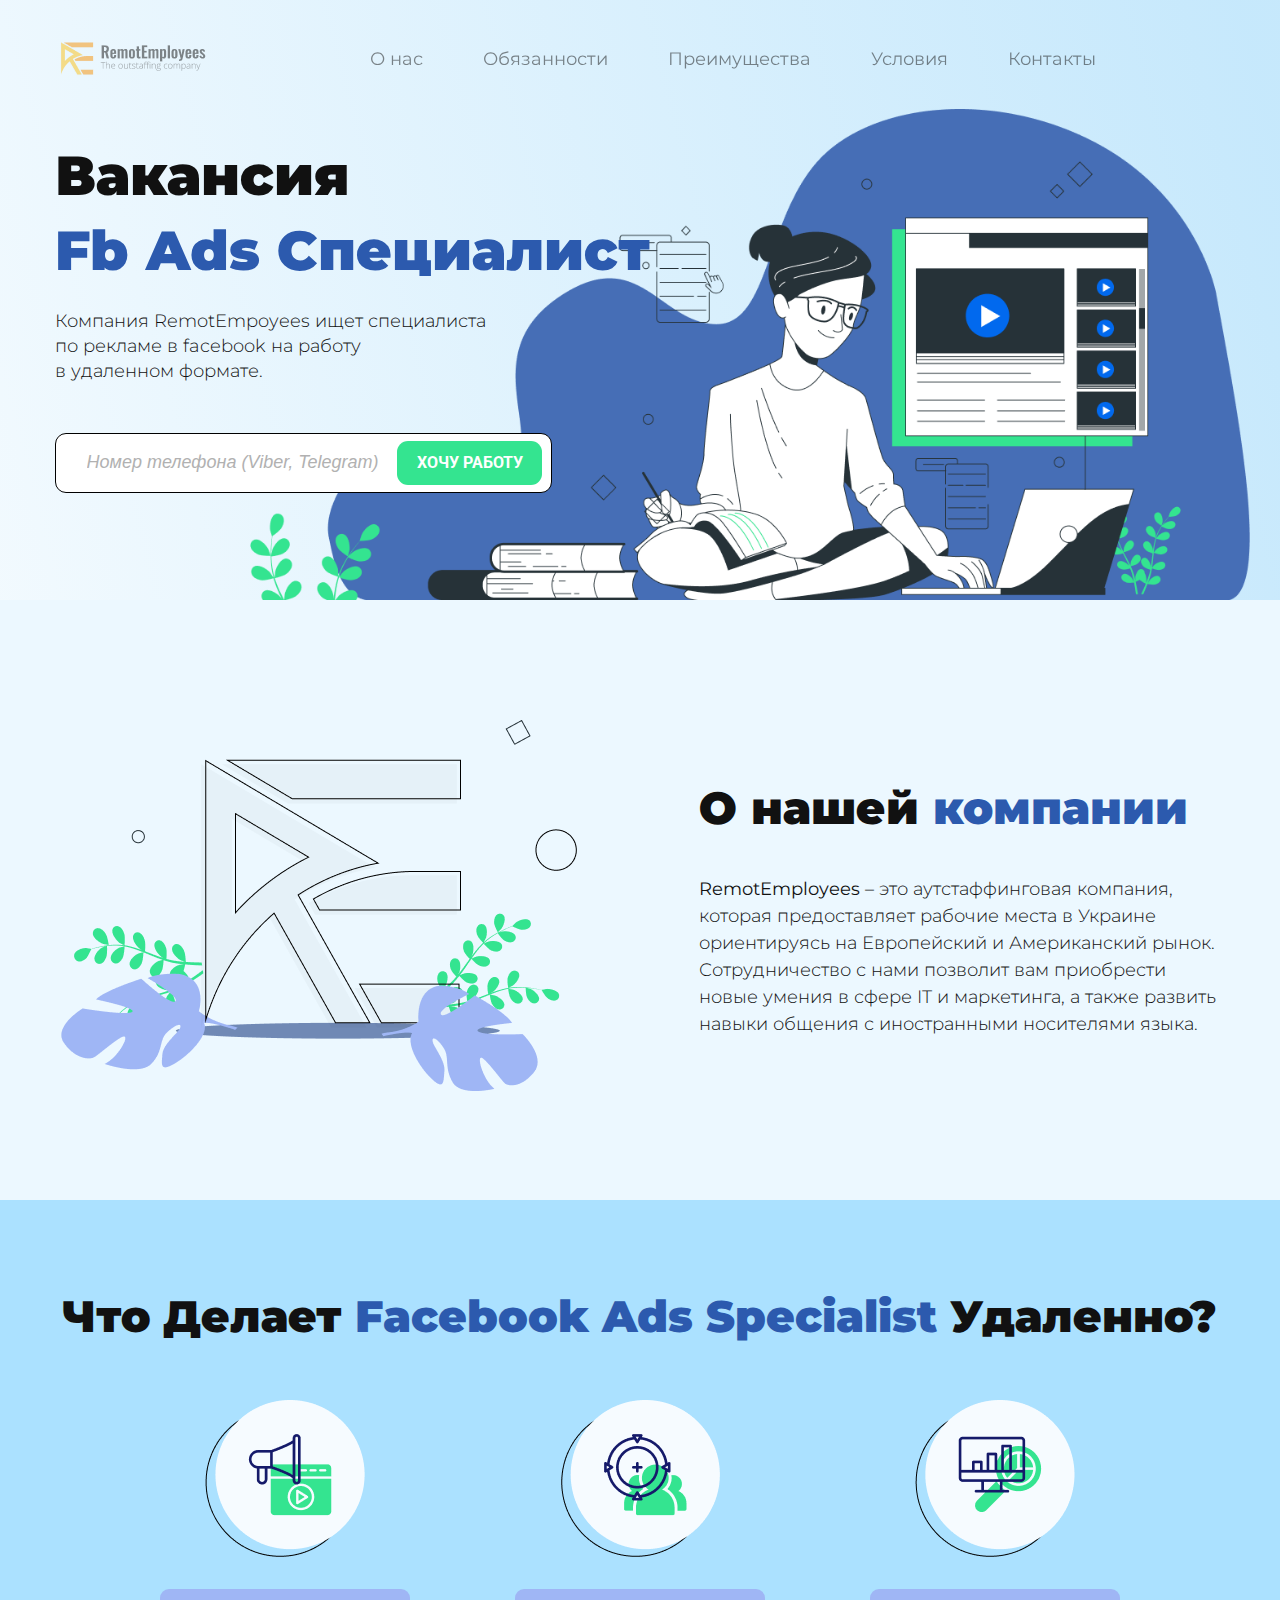
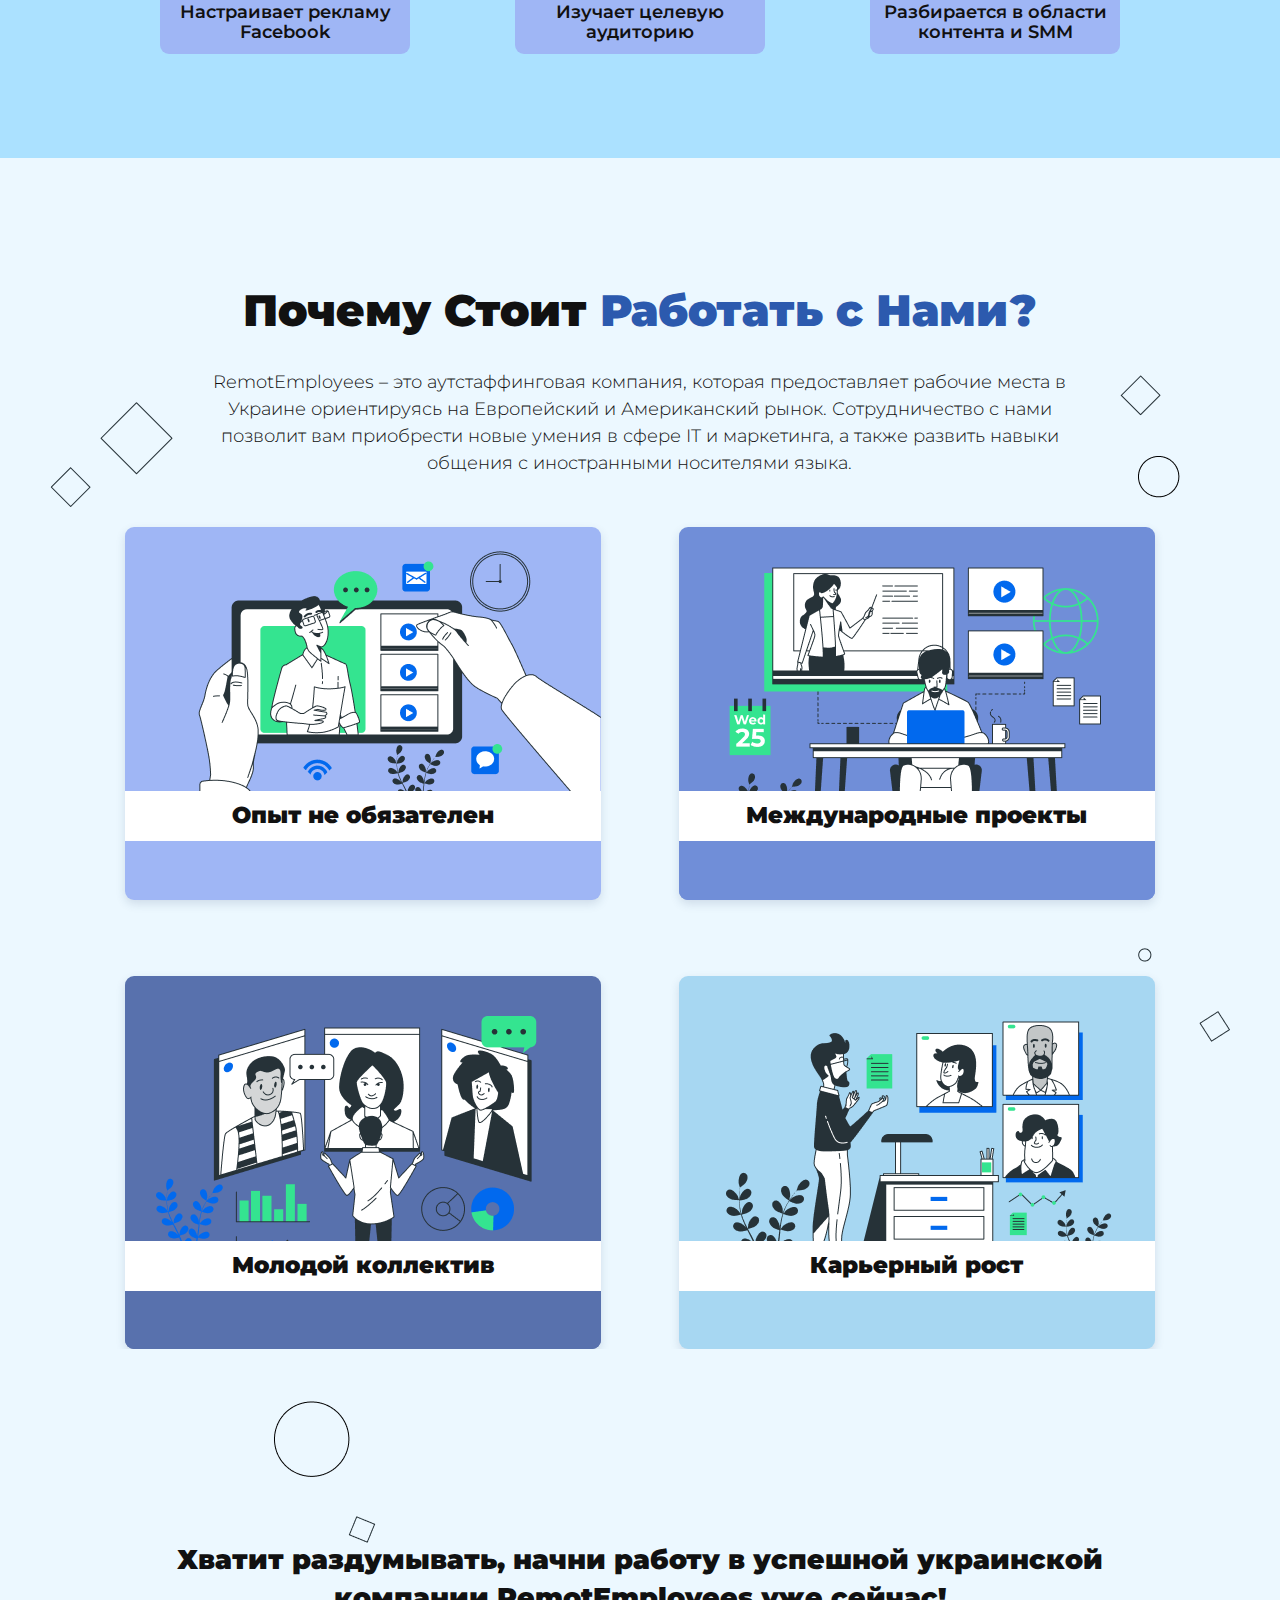
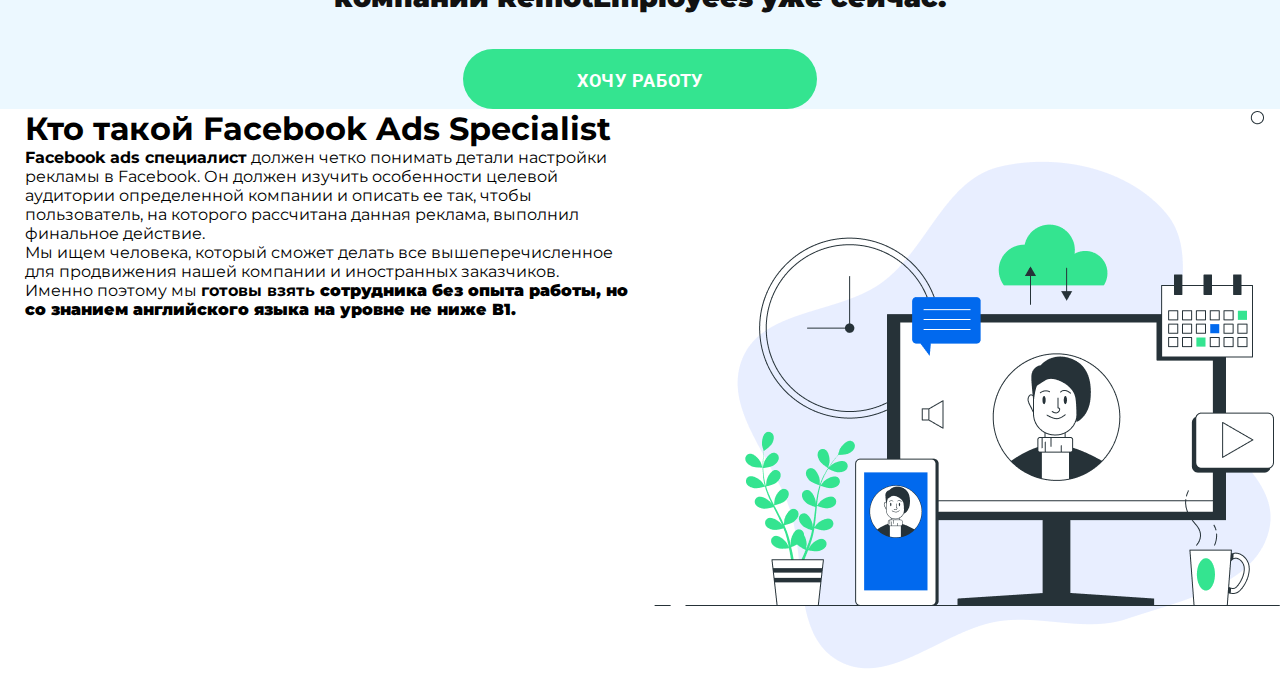
==== index.html @ c479b75a "Додає стартовий недороблений проект" ====
<!DOCTYPE html>
<html lang="ru">

<head>
    <meta charset="UTF-8">
    <meta name="viewport" content="width=device-width, initial-scale=1.0">
    <title>RemotEmployees</title>
    <!-- swiper -->
    <link rel="stylesheet" href="https://unpkg.com/swiper/swiper-bundle.min.css" />
    <!-- css styles -->
    <link rel="stylesheet" href="/css/style.css">
    <!-- Roboto -->
    <link rel="preconnect" href="https://fonts.gstatic.com">
    <link
        href="https://fonts.googleapis.com/css2?family=Roboto:ital,wght@0,100;0,300;0,400;0,500;0,700;0,900;1,100;1,300;1,400;1,500;1,700;1,900&display=swap"
        rel="stylesheet">
    <!-- Montserrat -->
    <link rel="preconnect" href="https://fonts.gstatic.com">
    <link
        href="https://fonts.googleapis.com/css2?family=Montserrat:ital,wght@0,100;0,200;0,300;0,400;0,500;0,600;0,700;0,800;0,900;1,100;1,200;1,300;1,400;1,500;1,600;1,700;1,800;1,900&display=swap"
        rel="stylesheet">
</head>

<body>
    <script type="text/javascript">var submitted = false;</script>
    <iframe name="hidden_iframe" id="hidden_iframe" style="display: none;" onload="
    if (submitted) {window.location='thanks_page.html'}"></iframe>
    <!-- Бургер меню -->
    <div class="burger-menu">
        <a href="#" class="burger-menu_button">
            <span class="burger-menu_lines"></span>
        </a>
        <nav class="burger-menu_nav">
            <a href="#about" class="burger-menu_link">О нас</a>
            <a href="#duties" class="burger-menu_link">Обязанности</a>
            <a href="#advantages" class="burger-menu_link">Преимущества</a>
            <a href="#terms" class="burger-menu_link">Условия</a>
            <a href="#contacts" class="burger-menu_link">Контакты</a>
        </nav>
        <div class="burger-menu_overlay"></div>
    </div>
    <!-- Основное меню -->
    <header>
        <div class="header-content wrapper">
            <div class="logo_header">
                <a href="https://remotemployees.com/"><img src="/img/logo_header.png" alt="logo"></a>
            </div>
            <nav class="nav-bar">
                <a href="#about">О нас</a>
                <a href="#duties">Обязанности</a>
                <a href="#advantages">Преимущества</a>
                <a href="#terms">Условия</a>
                <a href="#contacts">Контакты</a>
            </nav>
        </div>
    </header>

    <main>
        <section class="position-class top">
            <div class="top-content wrapper">
                <h1>Вакансия</h1>
                <h1>Fb Ads Специалист</h1>
                <p>Компания RemotEmpoyees ищет специалиста<br>по рекламе в facebook на работу<br>в удаленном формате.
                </p>
                <form
                    action="https://docs.google.com/forms/u/0/d/e/1FAIpQLSfWDyRFwcUWBqlzBgSR4-9y4Fxyo1_ptlpFpiH3hwwSduuPxA/formResponse"
                    class="top-form" target="hidden_iframe" onsubmit="submitted=true;">
                    <input type="phone" name="entry.823185248" placeholder="Номер телефона (Viber, Telegram)" required>
                    <button type="submit">хочу работу</button>
                </form>
                <form
                    action="https://docs.google.com/forms/u/0/d/e/1FAIpQLSfWDyRFwcUWBqlzBgSR4-9y4Fxyo1_ptlpFpiH3hwwSduuPxA/formResponse"
                    class="top-form_320" target="hidden_iframe" onsubmit="submitted=true;">
                    <input type="phone" name="entry.823185248" placeholder="Viber, Telegram" required>
                    <button type="submit">хочу работу</button>
                </form>
            </div>
            <img src="/img/top.png" alt="top">
            <img src="/img/top_320.png" alt="top">
        </section>

        <section class="position-class about">
            <div class="about-content">
                <img src="/img/about.png" alt="about">
                <div class="right-about">
                    <h1>О нашей <span>компании</span></h1>
                    <p><strong>RemotEmployees</strong> – это аутстаффинговая компания, которая предоставляет рабочие
                        места в Украине ориентируясь на Европейский и Американский рынок. Сотрудничество с нами позволит
                        вам приобрести новые умения в сфере IT и маркетинга, а также развить навыки общения с
                        иностранными носителями языка.</p>
                </div>
            </div>
        </section>

        <section class="position-class todo">
            <div class="todo-content wrapper">
                <h1>Что Делает <span>Facebook Ads Specialist</span> Удаленно?</h1>
                <div class="todo-box">
                    <div class="todo-cell">
                        <img src="/img/todo_1.png" alt="Ads">
                        <p>Настраивает рекламу<br>Facebook</p>
                    </div>
                    <div class="todo-cell">
                        <img src="/img/todo_2.png" alt="Ads">
                        <p>Изучает целевую<br>аудиторию</p>
                    </div>
                    <div class="todo-cell">
                        <img src="/img/todo_3.png" alt="Ads">
                        <p>Разбирается в области<br>контента и SMM</p>
                    </div>
                </div>
            </div>

            <h1 class="new-h1">Что Делает <span>Facebook Ads Specialist</span> Удаленно?</h1>
            <!-- Swiper -->
            <div class="swiper-container">
                <div class="swiper-wrapper">
                    <div class="swiper-slide">
                        <img src="/img/todo_1.png" alt="Ads">
                        <p>Настраивает рекламу<br>Facebook</p>
                    </div>
                    <div class="swiper-slide">
                        <img src="/img/todo_2.png" alt="Ads">
                        <p>Изучает целевую<br>аудиторию</p>
                    </div>
                    <div class="swiper-slide">
                        <img src="/img/todo_3.png" alt="Ads">
                        <p>Разбирается в области<br>контента и SMM</p>
                    </div>
                </div>
                <!-- Pagination -->
                <div class="swiper-pagination"></div>
            </div>
        </section>

        <section class="position-class work">
            <div class="work-content wrapper">
                <h1>Почему Стоит <span>Работать с Нами?</span></h1>
                <p>RemotEmployees – это аутстаффинговая компания, которая предоставляет рабочие места в Украине ориентируясь на Европейский и Американский рынок. Сотрудничество с нами позволит вам приобрести новые умения в сфере IT и маркетинга, а также развить навыки общения с иностранными носителями языка.</p>
                <p>Сотрудничество с нами позволит вам приобрести новые умения в сфере IT и маркетинга, а также развить навыки общения с иностранными носителями языка.</p>
            </div>
            <img src="/img/work_11.png" alt="">
            <img src="/img/work_22.png" alt="">
            <img src="/img/work_111.png" alt="">
            <img src="/img/work_222.png" alt="">
        </section>

        <section class="position-class cards">
            <div class="cards-content wrapper">
                <div class="card-box">
                    <img src="/img/work_1.png" alt="work-card">
                    <p>Опыт не обязателен</p>
                </div>
                <div class="card-box">
                    <img src="/img/work_2.png" alt="work-card">
                    <p>Международные проекты</p>
                    <div class="card-bottom-color"></div>
                </div>
                <div class="card-box">
                    <img src="/img/work_3.png" alt="work-card">
                    <p>Молодой коллектив</p>
                    <div class="card-bottom-color-second"></div>
                </div>
                <div class="card-box">
                    <img src="/img/work_4.png" alt="work-card">
                    <p>Карьерный рост</p>
                </div>
            </div>
            <img src="/img/work_44.png" alt="">
            <!-- Swiper -->
            <div class="swiper-container">
                <div class="swiper-wrapper">
                    <div class="swiper-slide">
                        <div class="slide-box slide-one">
                            <img src="/img/work_1.png" alt="work-card">
                            <p>Опыт не обязателен</p>
                        </div>
                    </div>
                    <div class="swiper-slide">
                        <div class="slide-box slide-two">
                            <img src="/img/work_2.png" alt="work-card">
                            <p>Международные проекты</p>
                            <div class="card-bottom-color"></div>
                        </div>
                    </div>

                    <div class="swiper-slide">
                        <div class="slide-box slide-three">
                            <img src="/img/work_3.png" alt="work-card">
                            <p>Молодой коллектив</p>
                            <div class="card-bottom-color-second"></div>
                        </div>
                    </div>
                    <div class="swiper-slide">
                        <div class="slide-box slide-four">
                            <img src="/img/work_4.png" alt="work-card">
                            <p>Карьерный рост</p>
                        </div>
                    </div>
                </div>
                <!-- Pagination -->
                <div class="swiper-pagination"></div>
            </div>
        </section>

        <section class="position-class want">
            <div class="want-content wrapper">
                <p>Хватит раздумывать, начни работу в успешной украинской компании <span>RemotEmployees</span> уже сейчас!</p>
                <a href="#">хочу работу</a>
            </div>
            <img src="/img/work_33.png" alt="">
        </section>

        <section class="position-class who">
            <div class="who-content wrapper">
                <div class="right-who">
                    <h1>Кто такой <span>Facebook Ads Specialist</span></h1>
                    <p><strong>Facebook ads специалист</strong> должен четко понимать детали настройки рекламы в Facebook. Он должен изучить особенности целевой аудитории определенной компании и описать ее так, чтобы пользователь, на которого рассчитана данная реклама, выполнил финальное действие. 
                    </p>
                    <p>Мы ищем человека, который сможет делать все вышеперечисленное для продвижения нашей компании и иностранных заказчиков. Именно поэтому мы <strong>готовы взять<strong> сотрудника <strong>без опыта работы<strong>, но со знанием английского языка на уровне не ниже В1.
                    </p>
                </div>
            </div>
            <img src="/img/left_sect.png" alt="">
        </section>
    </main>


    <script src="https://unpkg.com/swiper/swiper-bundle.min.js"></script>
    <script src="/js/swiper_todo.js"></script>
    <script src="https://code.jquery.com/jquery-3.3.1.min.js"></script>
    <script src="/js/script.js"></script>
</body>

</html>
---- css/style.css ----
*{
    margin: 0;
    padding: 0;
    box-sizing: border-box;
}
body{
    /* font-family: 'Roboto', sans-serif; */
    font-family: 'Montserrat', sans-serif;
    overflow-x: hidden;
}

/* бургер меню */

.burger-menu_button{
    display: none;
    position: fixed;
    top: 7px;
    right: 10px;
    z-index: 30;
    width: 50px;
    height: 50px;
    border-radius: 50%;
    /* background-color: #85A0DE; */
    transition: 0.5s;
}
.burger-menu_button:hover .burger-menu_lines{
    filter: brightness(1);
}
.burger-menu_lines,
.burger-menu_lines::before,
.burger-menu_lines::after{
    position: absolute;
    width: 25px;
    height: 3px;
    background-color: #222628;
    border-radius: 2px;
}
.burger-menu_lines{
    top: 50%;
    left: 50%;
    transform: translate(-50%, -50%);
}
.burger-menu_lines::before{
    content: "";
    top: -8px
}
.burger-menu_lines::after{
    content: "";
    bottom: -8px;
  
}

.burger-menu_active .burger-menu_button,
.burger-menu_active .burger-menu_lines{
    background-color: transparent;
}
.burger-menu_active .burger-menu_lines::before{
    top: 0;
    transform: rotate(45deg);
    background-color: #fff;
}
.burger-menu_active .burger-menu_lines::after{
    top: 0;
    transform: rotate(-45deg);
    background-color: #fff;
}
.burger-menu_nav{
    padding: 45px 0 30px 0;
    position: fixed;
    z-index: 26;
    display: flex;
    flex-flow: column;
    height: auto;
    background-color: #6AB1F3;
    overflow-y: auto;
    /* top: -100%; */
    transform: translateY(-100%);
    transition: 0.5s;
    width: 100vw;
}
.burger-menu_active .burger-menu_nav{
    /* top: 0; */
    transform: translateY(0);
}
.burger-menu_link{
    text-align: center;
    text-decoration: none;
    list-style: none;
    font-style: normal;
    font-weight: 500;
    font-size: 18px;
    line-height: 290%;
    color: #FFFFFF;
}
.burger-menu_link:hover{
    color: #111111;
    font-weight: 700;
    background: #fff;
}
.burger-menu_overlay{
    display: none;
    position: fixed;
    top: 0;
    right: 0;
    width: 100vw;
    height: 100vh;
    z-index: 10;
}
.burger-menu_active .burger-menu_overlay{
    display: block;
}


/* header */



.wrapper{
    display: flex;
    max-width: 1220px;
    width: 100%;
    padding: 0 25px;
}
header{
    position: fixed;
    top: 0;
    left:0;
    right: 0;
    z-index: 25;
    display: flex;
    justify-content: center;
    /* background: linear-gradient(75.45deg, #FFFFFF -29.53%, #8ED2F9 97.01%); */
    opacity: 0.5;
    height: 118.59px;
}
.header-content{
    display: flex;
    align-items: center;
    justify-content: space-between;
}
.logo_header{
    margin-left: 4.66px;
}
.nav-bar{
    display: flex;
    margin-right: 128.54px;
}
.nav-bar a{
    font-style: normal;
    font-weight: normal;
    font-size: 18px;
    line-height: 21px;
    color: #111111;
    text-decoration: none;
    margin-left: 60px;
}
.nav-bar a:hover{
    text-shadow: 0 0 1px #000, 0 0 1px #000;
}



/* top */



.position-class{
    display: flex;
    justify-content: center;
    position: relative;
}
.top{
    height: 720px;
    background: linear-gradient(75.45deg, rgba(255, 255, 255, 0.5) -29.53%, rgba(142, 210, 249, 0.5) 97.01%);
}
.top img{
    position: absolute;
    bottom: -85px;
    right: 106.39px;
}
.top img:nth-child(3){
    display: none;
}
.top-content{
    flex-direction: column;
    align-self: flex-start;
    margin-top: 137.82px;
    z-index: 3;
}
.top-content h1{
    font-style: normal;
    font-weight: 900;
    font-size: 55px;
    line-height: 75px;
    color: #111111;
}
.top-content h1:nth-child(2){
    color: #2C5AAE;
}
.top-content p{
    font-style: normal;
    font-weight: 300;
    font-size: 18px;
    line-height: 140%;
    color: #111111;
    margin-top: 21.22px;
}
.top-form_320{
    display: none;
}
.top-form{
    margin-top: 48.57px;
    display: flex;
    justify-content: space-between;
    align-items: center;
    max-width: 497.39px;
    width: 100%;
    height: 59.32px;
    border: 1px solid #000000;
    border-radius: 11px;
    background: #fff;
    padding-left: 10px;
    /* background: rgba(255, 255, 255, 0.5); */
}
.top-form:hover{
    border: 1px solid #44B9FC;
    box-shadow: inset 0px 0px 10px #44B9FC;
}
.top-form input{
    font-style: italic;
    font-weight: 300;
    font-size: 18px;
    line-height: 140%;
    color: #B1B1B1;
    width: 370px;
    padding-left: 20.6px;
    outline: none;
    border: none;
    caret-color: #B1B1B1;
    /* background: rgba(255, 255, 255, 0.05); */
    -webkit-text-fill-color: #B1B1B1;
    
}
.top-form input::placeholder {
    color: #B1B1B1;
    font-style: italic;
    font-weight: 300;
    font-size: 18px;
    line-height: 140%;
}
.top-form input:focus{
    color: #B1B1B1;
}
input:-webkit-autofill,
input:-webkit-autofill:hover,
input:-webkit-autofill:focus,
input:-webkit-autofill:active {
  transition: background-color 5000s ease-in-out 0s;
}

.top-form button{
    font-family: Roboto;
    font-style: normal;
    font-weight: bold;
    font-size: 16px;
    line-height: 19px;
    text-transform: uppercase;
    color: #FFFFFF;
    background: #34E490;
    border-radius: 11px;
    width: 163.01px;
    height: 44.22px;
    margin-right: 9.39px;
    text-align: center;
    outline: none;
    border: none;
    cursor: pointer;
}
.top-form button:hover{
    background: #7CFEC0;
}




/* about */





.about{
    z-index: 1;
    height: 657.85px;
    background: #ECF8FF;
}
.about-content{
    display: inherit;
    justify-content: start;
    width: 1335.76px;
    margin-top: 125.55px;
}
.about-content img{
    width: 516px;
    height: 381px;
    margin-right: 168.18px;
}
.right-about{
    width: 524.04px;
    margin-top: 63.27px;
}
.right-about h1{
    font-style: normal;
    font-weight: 900;
    font-size: 45px;
    line-height: 56px;
    color: #111111;
}
.right-about span{
    color: #2C5AAE;
}
.right-about p{
    margin-top: 39.83px;
    font-style: normal;
    font-weight: 300;
    font-size: 18px;
    line-height: 27px;
    color: #111111;
}



/* todo */




.todo{
    height: 558px;
    background: #ABE1FF;
}
.todo-content{
    margin-top: 88.27px;
    flex-direction: column;
}
.todo-content h1{
    text-align: center;
    font-style: normal;
    font-weight: 900;
    font-size: 44px;
    line-height: 56px;
    color: #111111;
}
.todo-content span{
    color: #2C5AAE;
}
.swiper-container{
    display: none;
}
.new-h1{
    display: none;
}
.todo-box{
    display: flex;
    justify-content: space-evenly;
    margin-top: 56.02px;
}
.todo-cell{
    width: 250px;
}
.todo img{
    display: block;
    margin: 0 auto;
}
.todo p{
    font-style: normal;
    font-weight: 600;
    font-size: 18px;
    line-height: 110%;
    text-align: center;
    color: #111111;
    height: 64.2px;
    background: #9FB6F5;
    border-radius: 9px;
    margin-top: 32.05px;
    padding-top: 14px;
}



/* work */



.work{
    background: rgba(236, 248, 255, 1);
    padding-bottom: 50px;
}
.work-content{
    margin-top: 124.37px;
    flex-direction: column;
    align-items: center;
}
.work-content h1{
    font-style: normal;
    font-weight: 900;
    font-size: 50px;
    line-height: 62px;
    text-align: center;
    color: #111111;
}
.work-content span{
    color: #2C5AAE;
}
.work-content p{
    margin-top: 30.64px;
    font-style: normal;
    font-weight: 300;
    font-size: 18px;
    line-height: 140%;
    text-align: center;
    color: #111111;
    max-width: 854.18px;
}
.work-content p:nth-child(3){
    display: none;
}
.work img{
    position: absolute;
}
.work img:nth-child(2){
    top: 244.19px;
    left: 323.45px;
}
.work img:nth-child(3){
    top: 216.88px;
    right: 401.01px;
}
.work img:nth-child(4){
    display: none;
}
.work img:nth-child(5){
    display: none;
}



/* card */


.cards{
    background: rgba(236, 248, 255, 1);
    /* padding-bottom: 50px; */
}
.cards-content{
    display: grid;
    grid-template-columns: 1fr 1fr;
    grid-row-gap: 76.24px;
    grid-column-gap: 77.09px;
}
.card-box{
    width: 476px;
    height: 372.98px;
    position: relative;
}
.card-box img{
    position: absolute;
}
.card-box p{
    position: absolute;
    font-style: normal;
    font-weight: 900;
    font-size: 23px;
    line-height: 140%;
    color: #111111;
    width: 100%;
    height: 50px;
    text-align: center;
    background: #fff;
    z-index: 1;
    bottom: 58.59px;
    padding-top: 8px;
}
.cards-content .card-box:nth-child(1){
    background: #9FB6F5;
    box-shadow: 0px 4px 10px rgba(38, 65, 105, 0.15);
    border-radius: 9px;
    justify-self: end;
}
.cards-content .card-box:nth-child(1) img{
    top: 18.59px;
    right: 0;
}
.cards-content .card-box:nth-child(2){
    background: #708ED8;
    box-shadow: 0px 4px 10px rgba(38, 65, 105, 0.15);
    border-radius: 9px;
}
.card-bottom-color{
    position: absolute;
    width: 100%;
    background: #708ED8;
    border-radius: 9px;
    height: 58.59px;
    z-index: 1;
    bottom: 0;
}
.cards-content .card-box:nth-child(2) img{
    left: 17.19px;
    top: 40.07px;
}
.cards-content .card-box:nth-child(3){
    background: #5871AD;
    box-shadow: 0px 4px 10px rgba(38, 65, 105, 0.15);
    border-radius: 9px;
    justify-self: end;
}
.card-bottom-color-second{
    position: absolute;
    width: 100%;
    background: #5871AD;
    border-radius: 9px;
    height: 58.59px;
    z-index: 1;
    bottom: 0;
}
.cards-content .card-box:nth-child(3) img{
    left: 30.95px;
    top: 39.94px;
}
.cards-content .card-box:nth-child(4){
    background: #A7D7F2;
    box-shadow: 0px 4px 10px rgba(38, 65, 105, 0.15);
    border-radius: 9px;
}
.cards-content .card-box:nth-child(4) img{
    left: 47.65px;
    top: 45.06px;
}
.cards img:nth-child(2){
    position: absolute;
    right: 217.89px;
    top: 420px;
}




/* want */


.want{
    background: rgba(236, 248, 255, 1);
}
.want img{
    top: 52px;
    left: 274.15px;
    position: absolute;
}
.want-content{
    margin-top: 192.29px;
    flex-direction: column;
    align-items: center;
}
.want-content p{
    font-style: normal;
    font-weight: 900;
    font-size: 27px;
    line-height: 140%;
    text-align: center;
    color: #111111;
    max-width: 950px;
}
.want-content a{
    margin-top: 32.2px;
    width: 353.36px;
    height: 59.89px;
    border: none;
    outline: none;
    text-decoration: none;
    border-radius: 72px;
    background: #34E490;
    color: #fff;
    font-family: Roboto;
    font-style: normal;
    font-weight: bold;
    font-size: 18px;
    line-height: 21px;
    letter-spacing: 0.04em;
    text-transform: uppercase;
    text-align: center;
    padding-top: 21px;
}
.want-content a:hover{
    background: #7CFEC0;
}




















































































@media screen and (max-width: 1850px){
    .top img{
        right: 30px;
    }
    /* work */
    .work img:nth-child(2){
        top: 244.19px;
        left: 100px;
    }
    .work img:nth-child(3){
        top: 216.88px;
        right: 200px;
    }
}

@media screen and (max-width: 1700px){
    .top img{
        width: 1100px;
        bottom: -79px;
    }
    .top{
        height: 650px;
    }
    /* cards */
    .cards img:nth-child(2){
        position: absolute;
        right: 100px;
        top: 420px;
    }
}

@media screen and (max-width: 1500px){
    .top img{
        width: 1000px;
        bottom: -71px;
    }
    .top{
        height: 600px;
    }
     /* work */
    .work img:nth-child(2){
        top: 244.19px;
        left: 50px;
    }
    .work img:nth-child(3){
        top: 216.88px;
        right: 100px;
    }
}
@media screen and (max-width: 1366px){
    .about{
        height: 600px;
    }
    .about-content{
        justify-content: space-around;
        width: 100%;
        margin-top: 120px;
    }
    .about-content img{
        display: block;
        width: 516px;
        margin-right: 0;
    }
    .right-about{
        width: 520px;
        margin-top: 60px;
    }   
     /*work  */
    .work-content h1{
        font-size: 44px;
        line-height: 56px;
    }
    .work-content p{
        margin-top: 30.64px;
        font-size: 18px;
        line-height: 27px;
        max-width: 854.18px;
    }
    /* cards */
    .cards img:nth-child(2){
        position: absolute;
        right: 50px;
        top: 420px;
    }
}
@media screen and (max-width: 1220px){
    .wrapper{
        width: 100vw;
        padding: 0 15px;
    }
    .logo_header{
        margin-left: 0;
    }
    .nav-bar{
        margin-right: 70px;
    }
    .nav-bar a{
        font-style: normal;
        font-weight: normal;
        font-size: 16px;
        line-height: 18px;
        color: #111111;
        text-decoration: none;
        margin-left: 27px;
    }
    /* top */
    .top img{
        width: 900px;
        bottom: -65px;
    }
    .top{
        height: 550px;
    }
    .top-content{
        margin-top: 115px;
    }
    .top-content h1{
        font-weight: 700;
        font-size: 45px;
        line-height: 55px;
    }
    .top-content p{
        font-weight: 300;
        font-size: 16px;
        line-height: 26px;
        margin-top: 20px;
    }
    .top-form{
        margin-top: 40px;
        display: flex;
        justify-content: space-between;
        align-items: center;
        max-width: 400px;
        width: 100%;
        height: 50px;
        border: 1px solid #000000;
        border-radius: 10px;
        background: #fff;
        padding-left: 7px;
        /* background: rgba(255, 255, 255, 0.5); */
    }
    .top-form:hover{
        border: 1px solid #44B9FC;
        box-shadow: inset 0px 0px 7px #44B9FC;
    }
    .top-form input{
        font-style: italic;
        font-weight: 300;
        font-size: 16px;
        line-height: 120%;
        color: #B1B1B1;
        width: 300px;
        padding-left: 10px;
        outline: none;
        border: none;
        caret-color: #B1B1B1;
        -webkit-text-fill-color: #B1B1B1;
        
    }
    .top-form input::placeholder {
        color: #B1B1B1;
        font-style: italic;
        font-weight: 300;
        font-size: 16px;
        line-height: 120%;
    }
    
    .top-form button{
        font-family: Roboto;
        font-style: normal;
        font-weight: bold;
        font-size: 13px;
        line-height: 16px;
        text-transform: uppercase;
        color: #FFFFFF;
        background: #34E490;
        border-radius: 10px;
        width: 110px;
        height: 35px;
        margin-right: 5px;
        text-align: center;
        outline: none;
        border: none;
        cursor: pointer;
        padding-top: 2.5px;
    }
    header{
        height: 100px;
    }

    /* about */


    .about{
        height: 470px;
    }
    .about-content{
        justify-content: space-around;
        width: 100%;
        margin-top: 100px;
    }
    .about-content img{
        display: block;
        width: 361.2px;
        height: 266.7px;

    }
    .right-about{
        width: 500px;
        margin-top: 0px;
    }    
    .right-about h1{
        font-weight: 700;
        font-size: 45px;
        line-height: 56px;
        
    }
    .right-about p{
        margin-top: 20px;
        font-size: 16px;
        line-height: 26px;
    }
    /* todo */
    .todo-content h1{
        font-weight: 700;
    }
     /* work */
    .work-content{
        margin-top: 100px;
    }
    .work img:nth-child(2){
        display: none;
    }
    .work img:nth-child(3){
        display: none;
    }
    .work-content h1{
        font-weight: 700;
    }
    .work-content p{
        margin-top: 20px;
        font-size: 16px;
        line-height: 26px;
        max-width: 854.18px;
    }
    /* cards */
    .cards img:nth-child(2){
        display: none;
    } 
    .cards-content{
        grid-row-gap: 60px;
        grid-column-gap: 61px;
    }
    .card-box{
        width: 290px;
        height: 229.5px;
    }
    .card-box p{
        font-size: 17px;
        height: 37.13px;
        bottom: 29.68px;
        padding-top: 7.5px;
    }
    .cards-content .card-box:nth-child(1) img{
        width: 247.61px;
        top: 8.81px;
        right: 0.39px;
    }
    .card-bottom-color{
        height: 29.48px;
    }
    .cards-content .card-box:nth-child(2) img{
        width: 253.31px;
        left: 10.47px;
        top: 24.41px;
    }
    .card-bottom-color-second{
        height: 29.51px;
    }
    .cards-content .card-box:nth-child(3) img{
        width: 234.83px;
        left: 19.11px;
        top: 24.67px;
    }

    .cards-content .card-box:nth-child(4) img{
        width: 237.55px;
        left: 29.39px;
        top: 27.79px;
    }
    /* want */
    .want-content{
        margin-top: 100px;
    }
    .want img{
        display: none;
    }
    .want-content p{
        font-size: 25px;
        line-height: 130%;
    }
}





















@media screen and (max-width: 950px){
    .nav-bar{
        margin-right: 0px;
    }
    .top img{
        width: 700px;
        bottom: -50px;
    }
    .top{
        height: 450px;
    }
    header{
        height: 80px;
    }
    .top-content{
        margin-top: 80px;
    }
    .top-content h1{
        font-weight: 700;
        font-size: 36px;
        line-height: 44px;
    }
    .top-content p{
        font-weight: 300;
        font-size: 14px;
        line-height: 20px;
        margin-top: 15px;
    }
    .top-form{
        margin-top: 30px;
        max-width: 300px;
        height: 40px;
        padding-left: 5px;
    }
    .top-form:hover{
        border: 1px solid #44B9FC;
        box-shadow: inset 0px 0px 5px #44B9FC;
    }
    .top-form input{
        font-style: italic;
        font-weight: 300;
        font-size: 13px;
        line-height: 100%;
        color: #B1B1B1;
        width: 270px;
        padding-left: 5px;
        outline: none;
        border: none;
        caret-color: #B1B1B1;
        /* background: rgba(255, 255, 255, 0.05); */
        -webkit-text-fill-color: #B1B1B1;
        
    }
    .top-form input::placeholder {
        color: #B1B1B1;
        font-style: italic;
        font-weight: 300;
        font-size: 13px;
        line-height: 100%;
    }
    
    .top-form button{
        font-family: Roboto;
        font-style: normal;
        font-weight: bold;
        font-size: 8px;
        line-height: 12px;
        text-transform: uppercase;
        color: #FFFFFF;
        background: #34E490;
        border-radius: 10px;
        width: 80px;
        height: 25px;
        margin-right: 2px;
        text-align: center;
        outline: none;
        border: none;
        cursor: pointer;
        padding-top: 2.5px;
    }
    /* about */

    .about{
        height: 330px;
    }
    .about-content{
        margin-top: 70px;
    }
    .about-content img{
        width: 258px;
        height: 190.5px;

    }
    .right-about{
        width: 380px;
    }    
    .right-about h1{
        font-size: 36px;
        line-height: 44px;
    }
    .right-about p{
        font-size: 14px;
        line-height: 20px;
        margin-top: 15px;
    }
    /* todo */
    .todo-content h1{
        font-size: 36px;
        line-height: 44px;
    }
    .todo-cell{
        width: 240px;
    }
    /* work */
    .work-content h1{
        font-size: 36px;
        line-height: 44px;
        margin-bottom: 20px;
    }
    .work-content p{
        font-size: 14px;
        line-height: 20px;
        margin-top: 15px;
    }
}

@media screen and (max-width: 768px){
    .nav-bar{
        display: none;
    }
    .burger-menu_button {
        display: block;
    }
    header{
        height: 62.28px;
    }
    .logo_header img{
        width: 111px;
    }
    /* top */
    .top img{
        width: 500px;
        bottom: -35px;
        right: 5px;
    }
    .top{
        height: 350px;
    }
    /* todo */
    .todo{
        position: relative;
        flex-direction: column;
        justify-content: start;
        height: auto;
        padding:0 15px 35px 15px;
    }
    .new-h1{
        display: inline;
        margin-top: 70px;
        font-style: normal;
        font-weight: 700;
        font-size: 36px;
        line-height: 44px;
        text-align: center;
        color: #111111;
        max-width: 500px;
        align-self: center;
    }
    .new-h1 span{
        color: #2C5AAE;
    }
    .todo-content{
        display: none;
    }
    .swiper-container{
        margin-top: 0px;
        display: flex;
        width: 100%;
        height: 370px;
    }
    .swiper-slide{
        display: flex;
        flex-direction: column;
        justify-content: center;
        align-items: center;
        width: 320px;
    }
    .swiper-slide p{
        text-align: center;
        width: 280px;
    }
    
    .swiper-pagination-bullet {
        background: #9FB6F5;
        /* transform: scale(1.3);         */
    }
    .swiper-pagination-bullet-active {
        background: #fff;
    }
    /* work */
    .work{
        padding-bottom: 0px;
    }
    /* cards */
    .cards-content{
        display: none;
    }
    .slide-box{
        position: relative;
        width: 290px;
        height: 229.5px;
    }
    .slide-box img{
        position: absolute;
    }
    .slide-box p{
        position: absolute;
        font-style: normal;
        font-weight: 900;
        line-height: 140%;
        color: #111111;
        width: 100%;
        text-align: center;
        background: #fff;
        z-index: 1;
        font-size: 17px;
        height: 37.13px;
        bottom: 29.68px;
        padding-top: 7.5px;
    }
    .slide-one{
        background: #9FB6F5;
        box-shadow: 0px 4px 10px rgba(38, 65, 105, 0.15);
        border-radius: 9px;
    }
    .slide-one img{
        width: 247.61px;
        top: 8.81px;
        right: 0.39px;
    }
    .slide-two{
        background: #708ED8;
        box-shadow: 0px 4px 10px rgba(38, 65, 105, 0.15);
        border-radius: 9px;
    }
    .slide-two img{
        width: 253.31px;
        left: 10.47px;
        top: 24.41px;
    }
    .slide-three{
        background: #5871AD;
        box-shadow: 0px 4px 10px rgba(38, 65, 105, 0.15);
        border-radius: 9px;
    }
    .slide-three img{
        width: 234.83px;
        left: 19.11px;
        top: 24.67px;
    }
    .slide-four{
        background: #A7D7F2;
        box-shadow: 0px 4px 10px rgba(38, 65, 105, 0.15);
        border-radius: 9px;
    }
    .slide-four img{
        width: 237.55px;
        left: 29.39px;
        top: 27.79px;
    }
    /* want */
    .want-content{
        margin-top: 50px;
    }
    .want-content p{
        font-size: 22px;
    }
    .want-content a{
        margin-top: 23.03px;
        width: 256.63px;
        height: 45px;
        font-size: 16px;
        line-height: 19px;
        letter-spacing: 0;
        padding-top: 15px;
    }
    .want-content span{
        color: #26E288;
    }
}











































@media screen and (max-width: 650px){
    .top img{
        width: 500px;
        bottom: -35px;
    }
    .top{
        height: 500px;
    }
    /* about */
    .about{
        height: 450px;
        padding: 0 15px;
    }
    .about-content{
        margin-top: 0;
        flex-direction: column-reverse;
        align-items: center;
        justify-content: center;
    }
    .about-content img{
        margin-top: 20px;
        width: 258px;
        height: 190.5px;
    }
    .right-about{
        margin-top: 0;
        width: auto;
    }    
    .right-about h1{
        text-align: center;
        font-size: 36px;
        line-height: 44px;
    }
    .right-about p{
        text-align: center;
        font-size: 14px;
        line-height: 20px;
        margin-top: 30px;
    }
}

@media screen and (max-width: 465px){
    .top-form{
        display: none;
    }
    .top-content p{
        display: none;
    }
    .top-content{
        margin-top: 72.41px;
    }
    .top-content h1{
        font-style: normal;
        font-weight: bold;
        font-size: 26px;
        line-height: 31px;
        padding-left: 17.31px;
    }
    .top-content h1:nth-child(2){
        color: #2C5AAE;
        font-style: normal;
        font-weight: 900;
        font-size: 38px;
        line-height: 82.2%;
        width: 280px;
        margin-top: 4px;
    }
    .top{
        height: 560px;
    }
    .top-form_320{
        display: flex;
        flex-direction: column;
        padding: 0 17.31px;
        margin-top: 29.79px;
    }
    .top-form_320 input{
        width: 256.63px;
        height: 45px;
        margin-bottom: 16px;
        border: 1px solid #000000;
        box-sizing: border-box;
        border-radius: 72px;
        font-style: italic;
        font-weight: 300;
        font-size: 18px;
        line-height: 140%;
        color: #B1B1B1;
        text-align: center;
        outline: none;
        caret-color: #B1B1B1;
        -webkit-text-fill-color: #B1B1B1;
        background: rgba(255, 255, 255, 0.5);
    }
    
    .top-form_320 input::placeholder {
        color: #B1B1B1;
        font-style: italic;
        font-weight: 300;
        font-size: 18px;
        line-height: 140%;
    }
    .top-form_320 input:focus{
        color: #B1B1B1;
    }
    .top-form_320 input:hover{
        border: 1px solid #44B9FC;
        box-shadow: inset 0px 0px 7px #44B9FC;
    }
    .top-form_320 button{
        width: 256.63px;
        height: 45px;
        font-family: Roboto;
        font-style: normal;
        font-weight: bold;
        font-size: 16px;
        line-height: 19px;
        text-transform: uppercase;
        color: #FFFFFF;
        background: #34E490;
        border-radius: 72px;
        text-align: center;
        outline: none;
        border: none;
        cursor: pointer;
    }
    .top-form_320 button:hover{
        background: #7CFEC0;
    }
    /* about */
    .about{
        height: auto;
        padding-bottom: 59.58px;
    }
    .about-content{
        margin-top: 51.95px;
        align-items: center;
        justify-content: flex-end;
    }
    .about-content img{
        margin-top: 18.39px;
        width: 248.87px;
        height: 183.23px;
    }
    .right-about{
        margin-top: 0;
        width: auto;
    }    
    .right-about h1{
        font-weight: 900;
        font-size: 35px;
        line-height: 110%;
    }
    .right-about p{
        font-size: 18px;
        line-height: 150%;
        text-align: justify;
        margin-top: 20.85px;
    }
    /* todo */
    .new-h1{
        display: inline;
        margin-top: 70px;
        font-style: normal;
        font-weight: 900;
        font-size: 35px;
        line-height: 120%;
        text-align: center;
        color: #111111;
        max-width: 500px;
        align-self: center;
    }
    /* work */
    .work-content{
        margin-top: 50.58px;
    }
    .work-content h1{
        font-weight: 900;
        font-size: 35px;
        line-height: 120%;
    }
    .work-content p{
        font-size: 18px;
        line-height: 150%;
        margin-top: 26.03px;text-align: justify;

    }
    .work-content p:nth-child(2){
        display: none;
    }
    .work-content p:nth-child(3){
        display: inline;
    }
    .work img:nth-child(4){
        display: inline;
        left: 16.03px;
        top: 122.05px;
    }
    .work img:nth-child(5){
        display: inline;
        top: 103.08px;
        right: 14.76px;
    }
}
@media screen and (max-width: 375px){
    .top img:nth-child(3){
        display: inline;
        width: 320px;
        right: 0;
    }
    .top img:nth-child(2){
        display: none;
    }
    .top{
        height: 500px;
    }
    /* todo */
    .new-h1{
        margin-top: 50.18px;
    }
    .swiper-container{
        margin-top: 0px;
        display: flex;
        width: 100%;
        height: 360px;
    }
}
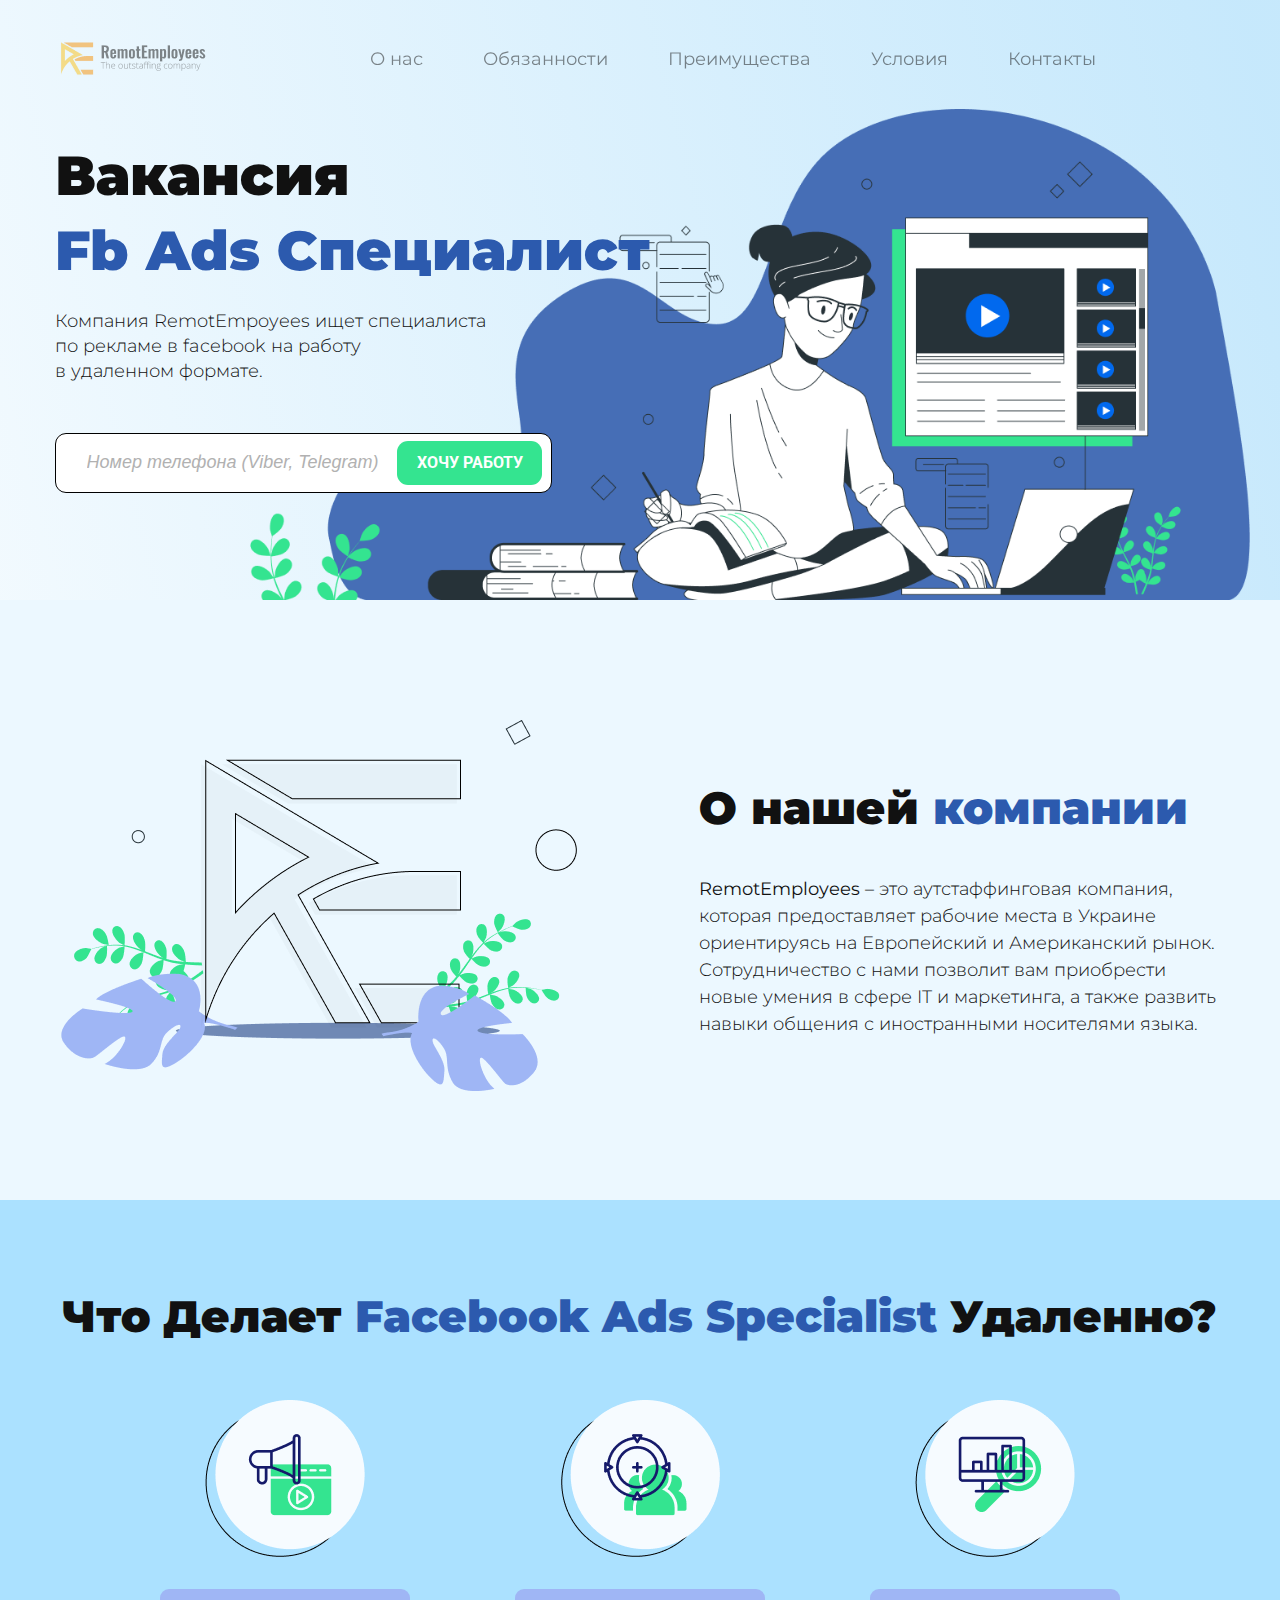
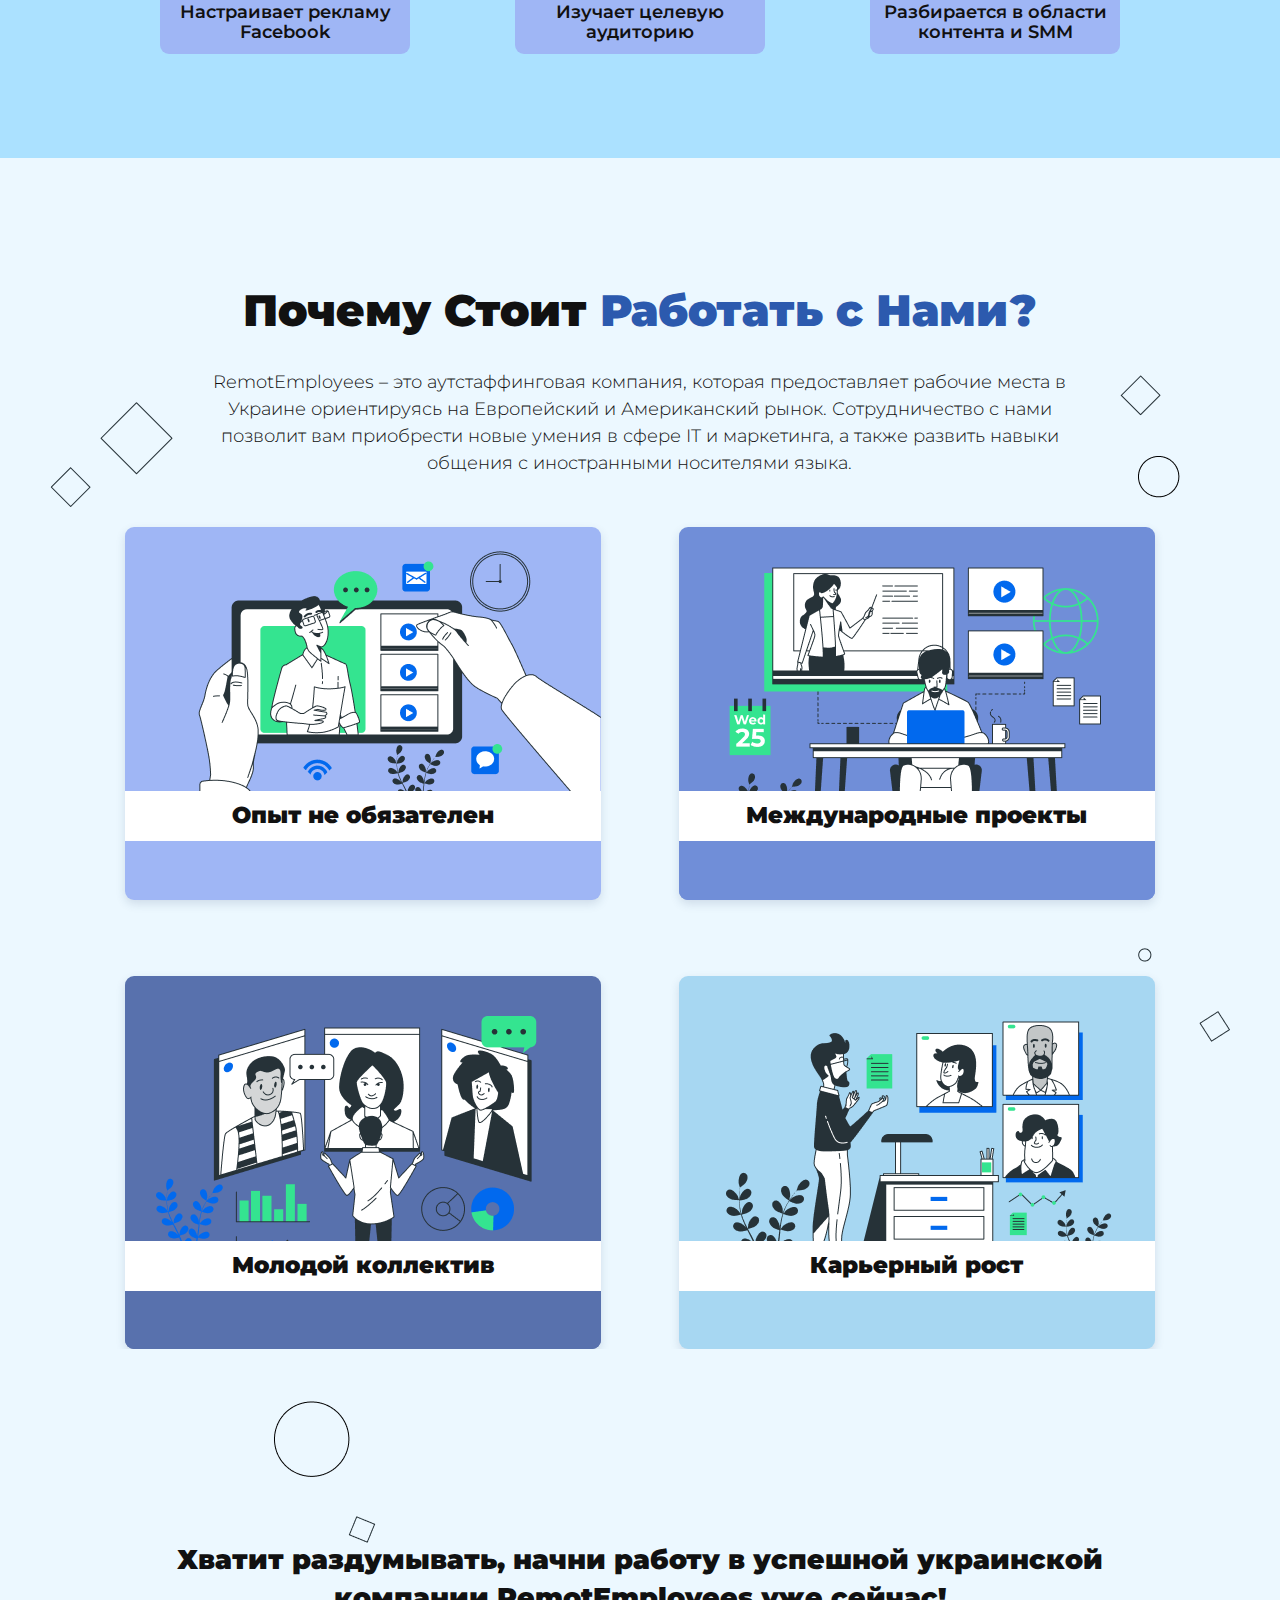
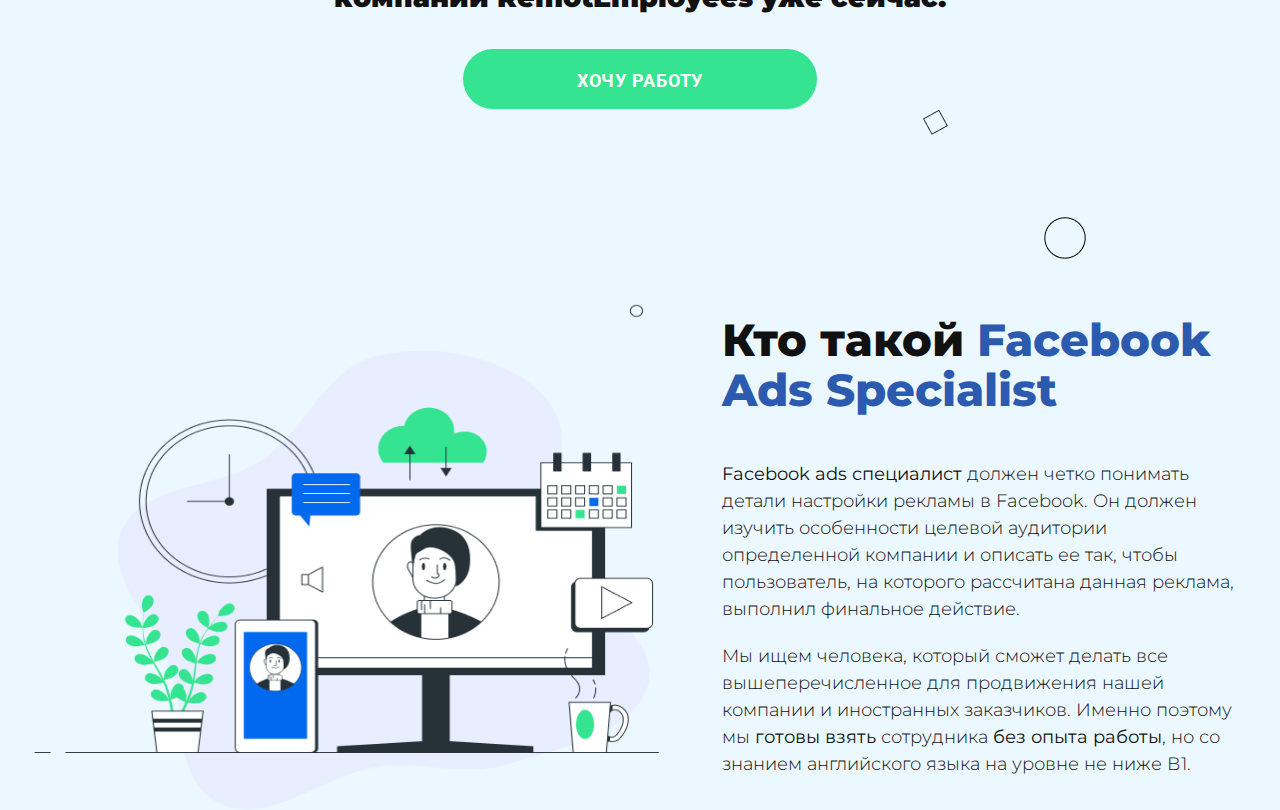
==== commit f34da1fd: "Додає секцію who" ====
--- a/index.html
+++ b/index.html
@@ -1,235 +1,298 @@
 <!DOCTYPE html>
 <html lang="ru">
-
-<head>
-    <meta charset="UTF-8">
-    <meta name="viewport" content="width=device-width, initial-scale=1.0">
+  <head>
+    <meta charset="UTF-8" />
+    <meta name="viewport" content="width=device-width, initial-scale=1.0" />
     <title>RemotEmployees</title>
     <!-- swiper -->
-    <link rel="stylesheet" href="https://unpkg.com/swiper/swiper-bundle.min.css" />
+    <link
+      rel="stylesheet"
+      href="https://unpkg.com/swiper/swiper-bundle.min.css"
+    />
     <!-- css styles -->
-    <link rel="stylesheet" href="/css/style.css">
+    <link rel="stylesheet" href="/css/style.css" />
     <!-- Roboto -->
-    <link rel="preconnect" href="https://fonts.gstatic.com">
+    <link rel="preconnect" href="https://fonts.gstatic.com" />
     <link
-        href="https://fonts.googleapis.com/css2?family=Roboto:ital,wght@0,100;0,300;0,400;0,500;0,700;0,900;1,100;1,300;1,400;1,500;1,700;1,900&display=swap"
-        rel="stylesheet">
+      href="https://fonts.googleapis.com/css2?family=Roboto:ital,wght@0,100;0,300;0,400;0,500;0,700;0,900;1,100;1,300;1,400;1,500;1,700;1,900&display=swap"
+      rel="stylesheet"
+    />
     <!-- Montserrat -->
-    <link rel="preconnect" href="https://fonts.gstatic.com">
+    <link rel="preconnect" href="https://fonts.gstatic.com" />
     <link
-        href="https://fonts.googleapis.com/css2?family=Montserrat:ital,wght@0,100;0,200;0,300;0,400;0,500;0,600;0,700;0,800;0,900;1,100;1,200;1,300;1,400;1,500;1,600;1,700;1,800;1,900&display=swap"
-        rel="stylesheet">
-</head>
-
-<body>
-    <script type="text/javascript">var submitted = false;</script>
-    <iframe name="hidden_iframe" id="hidden_iframe" style="display: none;" onload="
-    if (submitted) {window.location='thanks_page.html'}"></iframe>
+      href="https://fonts.googleapis.com/css2?family=Montserrat:ital,wght@0,100;0,200;0,300;0,400;0,500;0,600;0,700;0,800;0,900;1,100;1,200;1,300;1,400;1,500;1,600;1,700;1,800;1,900&display=swap"
+      rel="stylesheet"
+    />
+  </head>
+
+  <body>
+    <script type="text/javascript">
+      var submitted = false;
+    </script>
+    <iframe
+      name="hidden_iframe"
+      id="hidden_iframe"
+      style="display: none"
+      onload="
+    if (submitted) {window.location='thanks_page.html'}"
+    ></iframe>
     <!-- Бургер меню -->
     <div class="burger-menu">
-        <a href="#" class="burger-menu_button">
-            <span class="burger-menu_lines"></span>
-        </a>
-        <nav class="burger-menu_nav">
-            <a href="#about" class="burger-menu_link">О нас</a>
-            <a href="#duties" class="burger-menu_link">Обязанности</a>
-            <a href="#advantages" class="burger-menu_link">Преимущества</a>
-            <a href="#terms" class="burger-menu_link">Условия</a>
-            <a href="#contacts" class="burger-menu_link">Контакты</a>
-        </nav>
-        <div class="burger-menu_overlay"></div>
+      <a href="#" class="burger-menu_button">
+        <span class="burger-menu_lines"></span>
+      </a>
+      <nav class="burger-menu_nav">
+        <a href="#about" class="burger-menu_link">О нас</a>
+        <a href="#duties" class="burger-menu_link">Обязанности</a>
+        <a href="#advantages" class="burger-menu_link">Преимущества</a>
+        <a href="#terms" class="burger-menu_link">Условия</a>
+        <a href="#contacts" class="burger-menu_link">Контакты</a>
+      </nav>
+      <div class="burger-menu_overlay"></div>
     </div>
     <!-- Основное меню -->
     <header>
-        <div class="header-content wrapper">
-            <div class="logo_header">
-                <a href="https://remotemployees.com/"><img src="/img/logo_header.png" alt="logo"></a>
-            </div>
-            <nav class="nav-bar">
-                <a href="#about">О нас</a>
-                <a href="#duties">Обязанности</a>
-                <a href="#advantages">Преимущества</a>
-                <a href="#terms">Условия</a>
-                <a href="#contacts">Контакты</a>
-            </nav>
-        </div>
+      <div class="header-content wrapper">
+        <div class="logo_header">
+          <a href="https://remotemployees.com/"
+            ><img src="/img/logo_header.png" alt="logo"
+          /></a>
+        </div>
+        <nav class="nav-bar">
+          <a href="#about">О нас</a>
+          <a href="#duties">Обязанности</a>
+          <a href="#advantages">Преимущества</a>
+          <a href="#terms">Условия</a>
+          <a href="#contacts">Контакты</a>
+        </nav>
+      </div>
     </header>
 
     <main>
-        <section class="position-class top">
-            <div class="top-content wrapper">
-                <h1>Вакансия</h1>
-                <h1>Fb Ads Специалист</h1>
-                <p>Компания RemotEmpoyees ищет специалиста<br>по рекламе в facebook на работу<br>в удаленном формате.
-                </p>
-                <form
-                    action="https://docs.google.com/forms/u/0/d/e/1FAIpQLSfWDyRFwcUWBqlzBgSR4-9y4Fxyo1_ptlpFpiH3hwwSduuPxA/formResponse"
-                    class="top-form" target="hidden_iframe" onsubmit="submitted=true;">
-                    <input type="phone" name="entry.823185248" placeholder="Номер телефона (Viber, Telegram)" required>
-                    <button type="submit">хочу работу</button>
-                </form>
-                <form
-                    action="https://docs.google.com/forms/u/0/d/e/1FAIpQLSfWDyRFwcUWBqlzBgSR4-9y4Fxyo1_ptlpFpiH3hwwSduuPxA/formResponse"
-                    class="top-form_320" target="hidden_iframe" onsubmit="submitted=true;">
-                    <input type="phone" name="entry.823185248" placeholder="Viber, Telegram" required>
-                    <button type="submit">хочу работу</button>
-                </form>
-            </div>
-            <img src="/img/top.png" alt="top">
-            <img src="/img/top_320.png" alt="top">
-        </section>
-
-        <section class="position-class about">
-            <div class="about-content">
-                <img src="/img/about.png" alt="about">
-                <div class="right-about">
-                    <h1>О нашей <span>компании</span></h1>
-                    <p><strong>RemotEmployees</strong> – это аутстаффинговая компания, которая предоставляет рабочие
-                        места в Украине ориентируясь на Европейский и Американский рынок. Сотрудничество с нами позволит
-                        вам приобрести новые умения в сфере IT и маркетинга, а также развить навыки общения с
-                        иностранными носителями языка.</p>
-                </div>
-            </div>
-        </section>
-
-        <section class="position-class todo">
-            <div class="todo-content wrapper">
-                <h1>Что Делает <span>Facebook Ads Specialist</span> Удаленно?</h1>
-                <div class="todo-box">
-                    <div class="todo-cell">
-                        <img src="/img/todo_1.png" alt="Ads">
-                        <p>Настраивает рекламу<br>Facebook</p>
-                    </div>
-                    <div class="todo-cell">
-                        <img src="/img/todo_2.png" alt="Ads">
-                        <p>Изучает целевую<br>аудиторию</p>
-                    </div>
-                    <div class="todo-cell">
-                        <img src="/img/todo_3.png" alt="Ads">
-                        <p>Разбирается в области<br>контента и SMM</p>
-                    </div>
-                </div>
-            </div>
-
-            <h1 class="new-h1">Что Делает <span>Facebook Ads Specialist</span> Удаленно?</h1>
-            <!-- Swiper -->
-            <div class="swiper-container">
-                <div class="swiper-wrapper">
-                    <div class="swiper-slide">
-                        <img src="/img/todo_1.png" alt="Ads">
-                        <p>Настраивает рекламу<br>Facebook</p>
-                    </div>
-                    <div class="swiper-slide">
-                        <img src="/img/todo_2.png" alt="Ads">
-                        <p>Изучает целевую<br>аудиторию</p>
-                    </div>
-                    <div class="swiper-slide">
-                        <img src="/img/todo_3.png" alt="Ads">
-                        <p>Разбирается в области<br>контента и SMM</p>
-                    </div>
-                </div>
-                <!-- Pagination -->
-                <div class="swiper-pagination"></div>
-            </div>
-        </section>
-
-        <section class="position-class work">
-            <div class="work-content wrapper">
-                <h1>Почему Стоит <span>Работать с Нами?</span></h1>
-                <p>RemotEmployees – это аутстаффинговая компания, которая предоставляет рабочие места в Украине ориентируясь на Европейский и Американский рынок. Сотрудничество с нами позволит вам приобрести новые умения в сфере IT и маркетинга, а также развить навыки общения с иностранными носителями языка.</p>
-                <p>Сотрудничество с нами позволит вам приобрести новые умения в сфере IT и маркетинга, а также развить навыки общения с иностранными носителями языка.</p>
-            </div>
-            <img src="/img/work_11.png" alt="">
-            <img src="/img/work_22.png" alt="">
-            <img src="/img/work_111.png" alt="">
-            <img src="/img/work_222.png" alt="">
-        </section>
-
-        <section class="position-class cards">
-            <div class="cards-content wrapper">
-                <div class="card-box">
-                    <img src="/img/work_1.png" alt="work-card">
-                    <p>Опыт не обязателен</p>
-                </div>
-                <div class="card-box">
-                    <img src="/img/work_2.png" alt="work-card">
-                    <p>Международные проекты</p>
-                    <div class="card-bottom-color"></div>
-                </div>
-                <div class="card-box">
-                    <img src="/img/work_3.png" alt="work-card">
-                    <p>Молодой коллектив</p>
-                    <div class="card-bottom-color-second"></div>
-                </div>
-                <div class="card-box">
-                    <img src="/img/work_4.png" alt="work-card">
-                    <p>Карьерный рост</p>
-                </div>
-            </div>
-            <img src="/img/work_44.png" alt="">
-            <!-- Swiper -->
-            <div class="swiper-container">
-                <div class="swiper-wrapper">
-                    <div class="swiper-slide">
-                        <div class="slide-box slide-one">
-                            <img src="/img/work_1.png" alt="work-card">
-                            <p>Опыт не обязателен</p>
-                        </div>
-                    </div>
-                    <div class="swiper-slide">
-                        <div class="slide-box slide-two">
-                            <img src="/img/work_2.png" alt="work-card">
-                            <p>Международные проекты</p>
-                            <div class="card-bottom-color"></div>
-                        </div>
-                    </div>
-
-                    <div class="swiper-slide">
-                        <div class="slide-box slide-three">
-                            <img src="/img/work_3.png" alt="work-card">
-                            <p>Молодой коллектив</p>
-                            <div class="card-bottom-color-second"></div>
-                        </div>
-                    </div>
-                    <div class="swiper-slide">
-                        <div class="slide-box slide-four">
-                            <img src="/img/work_4.png" alt="work-card">
-                            <p>Карьерный рост</p>
-                        </div>
-                    </div>
-                </div>
-                <!-- Pagination -->
-                <div class="swiper-pagination"></div>
-            </div>
-        </section>
-
-        <section class="position-class want">
-            <div class="want-content wrapper">
-                <p>Хватит раздумывать, начни работу в успешной украинской компании <span>RemotEmployees</span> уже сейчас!</p>
-                <a href="#">хочу работу</a>
-            </div>
-            <img src="/img/work_33.png" alt="">
-        </section>
-
-        <section class="position-class who">
-            <div class="who-content wrapper">
-                <div class="right-who">
-                    <h1>Кто такой <span>Facebook Ads Specialist</span></h1>
-                    <p><strong>Facebook ads специалист</strong> должен четко понимать детали настройки рекламы в Facebook. Он должен изучить особенности целевой аудитории определенной компании и описать ее так, чтобы пользователь, на которого рассчитана данная реклама, выполнил финальное действие. 
-                    </p>
-                    <p>Мы ищем человека, который сможет делать все вышеперечисленное для продвижения нашей компании и иностранных заказчиков. Именно поэтому мы <strong>готовы взять<strong> сотрудника <strong>без опыта работы<strong>, но со знанием английского языка на уровне не ниже В1.
-                    </p>
-                </div>
-            </div>
-            <img src="/img/left_sect.png" alt="">
-        </section>
+      <section class="position-class top">
+        <div class="top-content wrapper">
+          <h1>Вакансия</h1>
+          <h1>Fb Ads Специалист</h1>
+          <p>
+            Компания RemotEmpoyees ищет специалиста<br />по рекламе в facebook
+            на работу<br />в удаленном формате.
+          </p>
+          <form
+            action="https://docs.google.com/forms/u/0/d/e/1FAIpQLSfWDyRFwcUWBqlzBgSR4-9y4Fxyo1_ptlpFpiH3hwwSduuPxA/formResponse"
+            class="top-form"
+            target="hidden_iframe"
+            onsubmit="submitted=true;"
+          >
+            <input
+              type="phone"
+              name="entry.823185248"
+              placeholder="Номер телефона (Viber, Telegram)"
+              required
+            />
+            <button type="submit">хочу работу</button>
+          </form>
+          <form
+            action="https://docs.google.com/forms/u/0/d/e/1FAIpQLSfWDyRFwcUWBqlzBgSR4-9y4Fxyo1_ptlpFpiH3hwwSduuPxA/formResponse"
+            class="top-form_320"
+            target="hidden_iframe"
+            onsubmit="submitted=true;"
+          >
+            <input
+              type="phone"
+              name="entry.823185248"
+              placeholder="Viber, Telegram"
+              required
+            />
+            <button type="submit">хочу работу</button>
+          </form>
+        </div>
+        <img src="/img/top.png" alt="top" />
+        <img src="/img/top_320.png" alt="top" />
+      </section>
+
+      <section class="position-class about">
+        <div class="about-content">
+          <img src="/img/about.png" alt="about" />
+          <div class="right-about">
+            <h1>О нашей <span>компании</span></h1>
+            <p>
+              <strong>RemotEmployees</strong> – это аутстаффинговая компания,
+              которая предоставляет рабочие места в Украине ориентируясь на
+              Европейский и Американский рынок. Сотрудничество с нами позволит
+              вам приобрести новые умения в сфере IT и маркетинга, а также
+              развить навыки общения с иностранными носителями языка.
+            </p>
+          </div>
+        </div>
+      </section>
+
+      <section class="position-class todo">
+        <div class="todo-content wrapper">
+          <h1>Что Делает <span>Facebook Ads Specialist</span> Удаленно?</h1>
+          <div class="todo-box">
+            <div class="todo-cell">
+              <img src="/img/todo_1.png" alt="Ads" />
+              <p>Настраивает рекламу<br />Facebook</p>
+            </div>
+            <div class="todo-cell">
+              <img src="/img/todo_2.png" alt="Ads" />
+              <p>Изучает целевую<br />аудиторию</p>
+            </div>
+            <div class="todo-cell">
+              <img src="/img/todo_3.png" alt="Ads" />
+              <p>Разбирается в области<br />контента и SMM</p>
+            </div>
+          </div>
+        </div>
+
+        <h1 class="new-h1">
+          Что Делает <span>Facebook Ads Specialist</span> Удаленно?
+        </h1>
+        <!-- Swiper -->
+        <div class="swiper-container">
+          <div class="swiper-wrapper">
+            <div class="swiper-slide">
+              <img src="/img/todo_1.png" alt="Ads" />
+              <p>Настраивает рекламу<br />Facebook</p>
+            </div>
+            <div class="swiper-slide">
+              <img src="/img/todo_2.png" alt="Ads" />
+              <p>Изучает целевую<br />аудиторию</p>
+            </div>
+            <div class="swiper-slide">
+              <img src="/img/todo_3.png" alt="Ads" />
+              <p>Разбирается в области<br />контента и SMM</p>
+            </div>
+          </div>
+          <!-- Pagination -->
+          <div class="swiper-pagination"></div>
+        </div>
+      </section>
+
+      <section class="position-class work">
+        <div class="work-content wrapper">
+          <h1>Почему Стоит <span>Работать с Нами?</span></h1>
+          <p>
+            RemotEmployees – это аутстаффинговая компания, которая предоставляет
+            рабочие места в Украине ориентируясь на Европейский и Американский
+            рынок. Сотрудничество с нами позволит вам приобрести новые умения в
+            сфере IT и маркетинга, а также развить навыки общения с иностранными
+            носителями языка.
+          </p>
+          <p>
+            Сотрудничество с нами позволит вам приобрести новые умения в сфере
+            IT и маркетинга, а также развить навыки общения с иностранными
+            носителями языка.
+          </p>
+        </div>
+        <img src="/img/work_11.png" alt="" />
+        <img src="/img/work_22.png" alt="" />
+        <img src="/img/work_111.png" alt="" />
+        <img src="/img/work_222.png" alt="" />
+      </section>
+
+      <section class="position-class cards">
+        <div class="cards-content wrapper">
+          <div class="card-box">
+            <img src="/img/work_1.png" alt="work-card" />
+            <p>Опыт не обязателен</p>
+          </div>
+          <div class="card-box">
+            <img src="/img/work_2.png" alt="work-card" />
+            <p>Международные проекты</p>
+            <div class="card-bottom-color"></div>
+          </div>
+          <div class="card-box">
+            <img src="/img/work_3.png" alt="work-card" />
+            <p>Молодой коллектив</p>
+            <div class="card-bottom-color-second"></div>
+          </div>
+          <div class="card-box">
+            <img src="/img/work_4.png" alt="work-card" />
+            <p>Карьерный рост</p>
+          </div>
+        </div>
+        <img src="/img/work_44.png" alt="" />
+        <!-- Swiper -->
+        <div class="swiper-container">
+          <div class="swiper-wrapper">
+            <div class="swiper-slide">
+              <div class="slide-box slide-one">
+                <img src="/img/work_1.png" alt="work-card" />
+                <p>Опыт не обязателен</p>
+              </div>
+            </div>
+            <div class="swiper-slide">
+              <div class="slide-box slide-two">
+                <img src="/img/work_2.png" alt="work-card" />
+                <p>Международные проекты</p>
+                <div class="card-bottom-color"></div>
+              </div>
+            </div>
+
+            <div class="swiper-slide">
+              <div class="slide-box slide-three">
+                <img src="/img/work_3.png" alt="work-card" />
+                <p>Молодой коллектив</p>
+                <div class="card-bottom-color-second"></div>
+              </div>
+            </div>
+            <div class="swiper-slide">
+              <div class="slide-box slide-four">
+                <img src="/img/work_4.png" alt="work-card" />
+                <p>Карьерный рост</p>
+              </div>
+            </div>
+          </div>
+          <!-- Pagination -->
+          <div class="swiper-pagination"></div>
+        </div>
+      </section>
+
+      <section class="position-class want">
+        <div class="want-content wrapper">
+          <p>
+            Хватит раздумывать, начни работу в успешной украинской компании
+            <span>RemotEmployees</span> уже сейчас!
+          </p>
+          <a href="#">хочу работу</a>
+        </div>
+        <img src="/img/work_33.png" alt="" />
+      </section>
+
+      <section class="position-class who">
+        <div class="who-content wrapper">
+          <div class="right-who">
+            <h1>Кто такой <span>Facebook Ads Specialist</span></h1>
+            <p>
+              <strong>Facebook ads специалист</strong> должен четко понимать
+              детали настройки рекламы в Facebook. Он должен изучить особенности
+              целевой аудитории определенной компании и описать ее так, чтобы
+              пользователь, на которого рассчитана данная реклама, выполнил
+              финальное действие.
+            </p>
+            <p>
+              Мы ищем человека, который сможет делать все вышеперечисленное для
+              продвижения нашей компании и иностранных заказчиков. Именно
+              поэтому мы <strong>готовы взять</strong> сотрудника
+              <strong>без опыта работы</strong>, но со знанием английского языка
+              на уровне не ниже В1.
+            </p>
+          </div>
+        </div>
+        <img src="/img/left_sect.png" alt="" />
+      </section>
+      <section class="position-class how">
+        <div class="how-content wrapper">
+          <div class="right-how"></div>
+          <div class="left-how"></div>
+        </div>
+      </section>
     </main>
 
-
     <script src="https://unpkg.com/swiper/swiper-bundle.min.js"></script>
-    <script src="/js/swiper_todo.js"></script>
+    <script src="/js/swiper_todo.js" type="module"></script>
     <script src="https://code.jquery.com/jquery-3.3.1.min.js"></script>
     <script src="/js/script.js"></script>
-</body>
-
-</html>+  </body>
+</html>
--- a/css/style.css
+++ b/css/style.css
@@ -1,255 +1,250 @@
-*{
-    margin: 0;
-    padding: 0;
-    box-sizing: border-box;
-}
-body{
-    /* font-family: 'Roboto', sans-serif; */
-    font-family: 'Montserrat', sans-serif;
-    overflow-x: hidden;
+* {
+  margin: 0;
+  padding: 0;
+  box-sizing: border-box;
+}
+body {
+  /* font-family: 'Roboto', sans-serif; */
+  font-family: "Montserrat", sans-serif;
+  overflow-x: hidden;
 }
 
 /* бургер меню */
 
-.burger-menu_button{
-    display: none;
-    position: fixed;
-    top: 7px;
-    right: 10px;
-    z-index: 30;
-    width: 50px;
-    height: 50px;
-    border-radius: 50%;
-    /* background-color: #85A0DE; */
-    transition: 0.5s;
-}
-.burger-menu_button:hover .burger-menu_lines{
-    filter: brightness(1);
+.burger-menu_button {
+  display: none;
+  position: fixed;
+  top: 7px;
+  right: 10px;
+  z-index: 30;
+  width: 50px;
+  height: 50px;
+  border-radius: 50%;
+  /* background-color: #85A0DE; */
+  transition: 0.5s;
+}
+.burger-menu_button:hover .burger-menu_lines {
+  filter: brightness(1);
 }
 .burger-menu_lines,
 .burger-menu_lines::before,
-.burger-menu_lines::after{
-    position: absolute;
-    width: 25px;
-    height: 3px;
-    background-color: #222628;
-    border-radius: 2px;
-}
-.burger-menu_lines{
-    top: 50%;
-    left: 50%;
-    transform: translate(-50%, -50%);
-}
-.burger-menu_lines::before{
-    content: "";
-    top: -8px
-}
-.burger-menu_lines::after{
-    content: "";
-    bottom: -8px;
-  
+.burger-menu_lines::after {
+  position: absolute;
+  width: 25px;
+  height: 3px;
+  background-color: #222628;
+  border-radius: 2px;
+}
+.burger-menu_lines {
+  top: 50%;
+  left: 50%;
+  transform: translate(-50%, -50%);
+}
+.burger-menu_lines::before {
+  content: "";
+  top: -8px;
+}
+.burger-menu_lines::after {
+  content: "";
+  bottom: -8px;
 }
 
 .burger-menu_active .burger-menu_button,
-.burger-menu_active .burger-menu_lines{
-    background-color: transparent;
-}
-.burger-menu_active .burger-menu_lines::before{
-    top: 0;
-    transform: rotate(45deg);
-    background-color: #fff;
-}
-.burger-menu_active .burger-menu_lines::after{
-    top: 0;
-    transform: rotate(-45deg);
-    background-color: #fff;
-}
-.burger-menu_nav{
-    padding: 45px 0 30px 0;
-    position: fixed;
-    z-index: 26;
-    display: flex;
-    flex-flow: column;
-    height: auto;
-    background-color: #6AB1F3;
-    overflow-y: auto;
-    /* top: -100%; */
-    transform: translateY(-100%);
-    transition: 0.5s;
-    width: 100vw;
-}
-.burger-menu_active .burger-menu_nav{
-    /* top: 0; */
-    transform: translateY(0);
-}
-.burger-menu_link{
-    text-align: center;
-    text-decoration: none;
-    list-style: none;
-    font-style: normal;
-    font-weight: 500;
-    font-size: 18px;
-    line-height: 290%;
-    color: #FFFFFF;
-}
-.burger-menu_link:hover{
-    color: #111111;
-    font-weight: 700;
-    background: #fff;
-}
-.burger-menu_overlay{
-    display: none;
-    position: fixed;
-    top: 0;
-    right: 0;
-    width: 100vw;
-    height: 100vh;
-    z-index: 10;
-}
-.burger-menu_active .burger-menu_overlay{
-    display: block;
-}
-
+.burger-menu_active .burger-menu_lines {
+  background-color: transparent;
+}
+.burger-menu_active .burger-menu_lines::before {
+  top: 0;
+  transform: rotate(45deg);
+  background-color: #fff;
+}
+.burger-menu_active .burger-menu_lines::after {
+  top: 0;
+  transform: rotate(-45deg);
+  background-color: #fff;
+}
+.burger-menu_nav {
+  padding: 45px 0 30px 0;
+  position: fixed;
+  z-index: 26;
+  display: flex;
+  flex-flow: column;
+  height: auto;
+  background-color: #6ab1f3;
+  overflow-y: auto;
+  /* top: -100%; */
+  transform: translateY(-100%);
+  transition: 0.5s;
+  width: 100vw;
+}
+.burger-menu_active .burger-menu_nav {
+  /* top: 0; */
+  transform: translateY(0);
+}
+.burger-menu_link {
+  text-align: center;
+  text-decoration: none;
+  list-style: none;
+  font-style: normal;
+  font-weight: 500;
+  font-size: 18px;
+  line-height: 290%;
+  color: #ffffff;
+}
+.burger-menu_link:hover {
+  color: #111111;
+  font-weight: 700;
+  background: #fff;
+}
+.burger-menu_overlay {
+  display: none;
+  position: fixed;
+  top: 0;
+  right: 0;
+  width: 100vw;
+  height: 100vh;
+  z-index: 10;
+}
+.burger-menu_active .burger-menu_overlay {
+  display: block;
+}
 
 /* header */
 
-
-
-.wrapper{
-    display: flex;
-    max-width: 1220px;
-    width: 100%;
-    padding: 0 25px;
-}
-header{
-    position: fixed;
-    top: 0;
-    left:0;
-    right: 0;
-    z-index: 25;
-    display: flex;
-    justify-content: center;
-    /* background: linear-gradient(75.45deg, #FFFFFF -29.53%, #8ED2F9 97.01%); */
-    opacity: 0.5;
-    height: 118.59px;
-}
-.header-content{
-    display: flex;
-    align-items: center;
-    justify-content: space-between;
-}
-.logo_header{
-    margin-left: 4.66px;
-}
-.nav-bar{
-    display: flex;
-    margin-right: 128.54px;
-}
-.nav-bar a{
-    font-style: normal;
-    font-weight: normal;
-    font-size: 18px;
-    line-height: 21px;
-    color: #111111;
-    text-decoration: none;
-    margin-left: 60px;
-}
-.nav-bar a:hover{
-    text-shadow: 0 0 1px #000, 0 0 1px #000;
-}
-
-
+.wrapper {
+  display: flex;
+  max-width: 1220px;
+  width: 100%;
+  padding: 0 25px;
+}
+header {
+  position: fixed;
+  top: 0;
+  left: 0;
+  right: 0;
+  z-index: 25;
+  display: flex;
+  justify-content: center;
+  /* background: linear-gradient(75.45deg, #FFFFFF -29.53%, #8ED2F9 97.01%); */
+  opacity: 0.5;
+  height: 118.59px;
+}
+.header-content {
+  display: flex;
+  align-items: center;
+  justify-content: space-between;
+}
+.logo_header {
+  margin-left: 4.66px;
+}
+.nav-bar {
+  display: flex;
+  margin-right: 128.54px;
+}
+.nav-bar a {
+  font-style: normal;
+  font-weight: normal;
+  font-size: 18px;
+  line-height: 21px;
+  color: #111111;
+  text-decoration: none;
+  margin-left: 60px;
+}
+.nav-bar a:hover {
+  text-shadow: 0 0 1px #000, 0 0 1px #000;
+}
 
 /* top */
 
-
-
-.position-class{
-    display: flex;
-    justify-content: center;
-    position: relative;
-}
-.top{
-    height: 720px;
-    background: linear-gradient(75.45deg, rgba(255, 255, 255, 0.5) -29.53%, rgba(142, 210, 249, 0.5) 97.01%);
-}
-.top img{
-    position: absolute;
-    bottom: -85px;
-    right: 106.39px;
-}
-.top img:nth-child(3){
-    display: none;
-}
-.top-content{
-    flex-direction: column;
-    align-self: flex-start;
-    margin-top: 137.82px;
-    z-index: 3;
-}
-.top-content h1{
-    font-style: normal;
-    font-weight: 900;
-    font-size: 55px;
-    line-height: 75px;
-    color: #111111;
-}
-.top-content h1:nth-child(2){
-    color: #2C5AAE;
-}
-.top-content p{
-    font-style: normal;
-    font-weight: 300;
-    font-size: 18px;
-    line-height: 140%;
-    color: #111111;
-    margin-top: 21.22px;
-}
-.top-form_320{
-    display: none;
-}
-.top-form{
-    margin-top: 48.57px;
-    display: flex;
-    justify-content: space-between;
-    align-items: center;
-    max-width: 497.39px;
-    width: 100%;
-    height: 59.32px;
-    border: 1px solid #000000;
-    border-radius: 11px;
-    background: #fff;
-    padding-left: 10px;
-    /* background: rgba(255, 255, 255, 0.5); */
-}
-.top-form:hover{
-    border: 1px solid #44B9FC;
-    box-shadow: inset 0px 0px 10px #44B9FC;
-}
-.top-form input{
-    font-style: italic;
-    font-weight: 300;
-    font-size: 18px;
-    line-height: 140%;
-    color: #B1B1B1;
-    width: 370px;
-    padding-left: 20.6px;
-    outline: none;
-    border: none;
-    caret-color: #B1B1B1;
-    /* background: rgba(255, 255, 255, 0.05); */
-    -webkit-text-fill-color: #B1B1B1;
-    
+.position-class {
+  display: flex;
+  justify-content: center;
+  position: relative;
+}
+.top {
+  height: 720px;
+  background: linear-gradient(
+    75.45deg,
+    rgba(255, 255, 255, 0.5) -29.53%,
+    rgba(142, 210, 249, 0.5) 97.01%
+  );
+}
+.top img {
+  position: absolute;
+  bottom: -85px;
+  right: 106.39px;
+}
+.top img:nth-child(3) {
+  display: none;
+}
+.top-content {
+  flex-direction: column;
+  align-self: flex-start;
+  margin-top: 137.82px;
+  z-index: 3;
+}
+.top-content h1 {
+  font-style: normal;
+  font-weight: 900;
+  font-size: 55px;
+  line-height: 75px;
+  color: #111111;
+}
+.top-content h1:nth-child(2) {
+  color: #2c5aae;
+}
+.top-content p {
+  font-style: normal;
+  font-weight: 300;
+  font-size: 18px;
+  line-height: 140%;
+  color: #111111;
+  margin-top: 21.22px;
+}
+.top-form_320 {
+  display: none;
+}
+.top-form {
+  margin-top: 48.57px;
+  display: flex;
+  justify-content: space-between;
+  align-items: center;
+  max-width: 497.39px;
+  width: 100%;
+  height: 59.32px;
+  border: 1px solid #000000;
+  border-radius: 11px;
+  background: #fff;
+  padding-left: 10px;
+  /* background: rgba(255, 255, 255, 0.5); */
+}
+.top-form:hover {
+  border: 1px solid #44b9fc;
+  box-shadow: inset 0px 0px 10px #44b9fc;
+}
+.top-form input {
+  font-style: italic;
+  font-weight: 300;
+  font-size: 18px;
+  line-height: 140%;
+  color: #b1b1b1;
+  width: 370px;
+  padding-left: 20.6px;
+  outline: none;
+  border: none;
+  caret-color: #b1b1b1;
+  /* background: rgba(255, 255, 255, 0.05); */
+  -webkit-text-fill-color: #b1b1b1;
 }
 .top-form input::placeholder {
-    color: #B1B1B1;
-    font-style: italic;
-    font-weight: 300;
-    font-size: 18px;
-    line-height: 140%;
-}
-.top-form input:focus{
-    color: #B1B1B1;
+  color: #b1b1b1;
+  font-style: italic;
+  font-weight: 300;
+  font-size: 18px;
+  line-height: 140%;
+}
+.top-form input:focus {
+  color: #b1b1b1;
 }
 input:-webkit-autofill,
 input:-webkit-autofill:hover,
@@ -258,1306 +253,1296 @@
   transition: background-color 5000s ease-in-out 0s;
 }
 
-.top-form button{
+.top-form button {
+  font-family: Roboto;
+  font-style: normal;
+  font-weight: bold;
+  font-size: 16px;
+  line-height: 19px;
+  text-transform: uppercase;
+  color: #ffffff;
+  background: #34e490;
+  border-radius: 11px;
+  width: 163.01px;
+  height: 44.22px;
+  margin-right: 9.39px;
+  text-align: center;
+  outline: none;
+  border: none;
+  cursor: pointer;
+}
+.top-form button:hover {
+  background: #7cfec0;
+}
+
+/* about */
+
+.about {
+  z-index: 1;
+  height: 657.85px;
+  background: #ecf8ff;
+}
+.about-content {
+  display: inherit;
+  justify-content: start;
+  width: 1335.76px;
+  margin-top: 125.55px;
+}
+.about-content img {
+  width: 516px;
+  height: 381px;
+  margin-right: 168.18px;
+}
+.right-about {
+  width: 524.04px;
+  margin-top: 63.27px;
+}
+.right-about h1 {
+  font-style: normal;
+  font-weight: 900;
+  font-size: 45px;
+  line-height: 56px;
+  color: #111111;
+}
+.right-about span {
+  color: #2c5aae;
+}
+.right-about p {
+  margin-top: 39.83px;
+  font-style: normal;
+  font-weight: 300;
+  font-size: 18px;
+  line-height: 27px;
+  color: #111111;
+}
+
+/* todo */
+
+.todo {
+  height: 558px;
+  background: #abe1ff;
+}
+.todo-content {
+  margin-top: 88.27px;
+  flex-direction: column;
+}
+.todo-content h1 {
+  text-align: center;
+  font-style: normal;
+  font-weight: 900;
+  font-size: 44px;
+  line-height: 56px;
+  color: #111111;
+}
+.todo-content span {
+  color: #2c5aae;
+}
+.swiper-container {
+  display: none;
+}
+.new-h1 {
+  display: none;
+}
+.todo-box {
+  display: flex;
+  justify-content: space-evenly;
+  margin-top: 56.02px;
+}
+.todo-cell {
+  width: 250px;
+}
+.todo img {
+  display: block;
+  margin: 0 auto;
+}
+.todo p {
+  font-style: normal;
+  font-weight: 600;
+  font-size: 18px;
+  line-height: 110%;
+  text-align: center;
+  color: #111111;
+  height: 64.2px;
+  background: #9fb6f5;
+  border-radius: 9px;
+  margin-top: 32.05px;
+  padding-top: 14px;
+}
+
+/* work */
+
+.work {
+  background: rgba(236, 248, 255, 1);
+  padding-bottom: 50px;
+}
+.work-content {
+  margin-top: 124.37px;
+  flex-direction: column;
+  align-items: center;
+}
+.work-content h1 {
+  font-style: normal;
+  font-weight: 900;
+  font-size: 50px;
+  line-height: 62px;
+  text-align: center;
+  color: #111111;
+}
+.work-content span {
+  color: #2c5aae;
+}
+.work-content p {
+  margin-top: 30.64px;
+  font-style: normal;
+  font-weight: 300;
+  font-size: 18px;
+  line-height: 140%;
+  text-align: center;
+  color: #111111;
+  max-width: 854.18px;
+}
+.work-content p:nth-child(3) {
+  display: none;
+}
+.work img {
+  position: absolute;
+}
+.work img:nth-child(2) {
+  top: 244.19px;
+  left: 323.45px;
+}
+.work img:nth-child(3) {
+  top: 216.88px;
+  right: 401.01px;
+}
+.work img:nth-child(4) {
+  display: none;
+}
+.work img:nth-child(5) {
+  display: none;
+}
+
+/* card */
+
+.cards {
+  background: rgba(236, 248, 255, 1);
+  /* padding-bottom: 50px; */
+}
+.cards-content {
+  display: grid;
+  grid-template-columns: 1fr 1fr;
+  grid-row-gap: 76.24px;
+  grid-column-gap: 77.09px;
+}
+.card-box {
+  width: 476px;
+  height: 372.98px;
+  position: relative;
+}
+.card-box img {
+  position: absolute;
+}
+.card-box p {
+  position: absolute;
+  font-style: normal;
+  font-weight: 900;
+  font-size: 23px;
+  line-height: 140%;
+  color: #111111;
+  width: 100%;
+  height: 50px;
+  text-align: center;
+  background: #fff;
+  z-index: 1;
+  bottom: 58.59px;
+  padding-top: 8px;
+}
+.cards-content .card-box:nth-child(1) {
+  background: #9fb6f5;
+  box-shadow: 0px 4px 10px rgba(38, 65, 105, 0.15);
+  border-radius: 9px;
+  justify-self: end;
+}
+.cards-content .card-box:nth-child(1) img {
+  top: 18.59px;
+  right: 0;
+}
+.cards-content .card-box:nth-child(2) {
+  background: #708ed8;
+  box-shadow: 0px 4px 10px rgba(38, 65, 105, 0.15);
+  border-radius: 9px;
+}
+.card-bottom-color {
+  position: absolute;
+  width: 100%;
+  background: #708ed8;
+  border-radius: 9px;
+  height: 58.59px;
+  z-index: 1;
+  bottom: 0;
+}
+.cards-content .card-box:nth-child(2) img {
+  left: 17.19px;
+  top: 40.07px;
+}
+.cards-content .card-box:nth-child(3) {
+  background: #5871ad;
+  box-shadow: 0px 4px 10px rgba(38, 65, 105, 0.15);
+  border-radius: 9px;
+  justify-self: end;
+}
+.card-bottom-color-second {
+  position: absolute;
+  width: 100%;
+  background: #5871ad;
+  border-radius: 9px;
+  height: 58.59px;
+  z-index: 1;
+  bottom: 0;
+}
+.cards-content .card-box:nth-child(3) img {
+  left: 30.95px;
+  top: 39.94px;
+}
+.cards-content .card-box:nth-child(4) {
+  background: #a7d7f2;
+  box-shadow: 0px 4px 10px rgba(38, 65, 105, 0.15);
+  border-radius: 9px;
+}
+.cards-content .card-box:nth-child(4) img {
+  left: 47.65px;
+  top: 45.06px;
+}
+.cards img:nth-child(2) {
+  position: absolute;
+  right: 217.89px;
+  top: 420px;
+}
+
+/* want */
+
+.want {
+  background: rgba(236, 248, 255, 1);
+}
+.want img {
+  top: 52px;
+  left: 274.15px;
+  position: absolute;
+}
+.want-content {
+  margin-top: 192.29px;
+  flex-direction: column;
+  align-items: center;
+}
+.want-content p {
+  font-style: normal;
+  font-weight: 900;
+  font-size: 27px;
+  line-height: 140%;
+  text-align: center;
+  color: #111111;
+  max-width: 950px;
+}
+.want-content a {
+  margin-top: 32.2px;
+  width: 353.36px;
+  height: 59.89px;
+  border: none;
+  outline: none;
+  text-decoration: none;
+  border-radius: 72px;
+  background: #34e490;
+  color: #fff;
+  font-family: Roboto;
+  font-style: normal;
+  font-weight: bold;
+  font-size: 18px;
+  line-height: 21px;
+  letter-spacing: 0.04em;
+  text-transform: uppercase;
+  text-align: center;
+  padding-top: 21px;
+}
+.want-content a:hover {
+  background: #7cfec0;
+}
+
+/* who */
+
+.position-class.who {
+  display: flex;
+  flex-direction: row-reverse;
+  justify-content: center;
+  align-items: center;
+  padding-top: 194px;
+  background: #ecf8ff;
+  background-image: url("../img/who-rect.png"), url("../img/who-circle.png");
+  background-repeat: no-repeat;
+  background-position: right 532px top 0, right 394px top 108px;
+
+  /* position: relative; */
+}
+.who img {
+  display: block;
+  width: 625.14px;
+  height: 506.45px;
+  margin-right: 133.22px;
+}
+.who-content {
+  max-width: 524.04px;
+  padding: 0;
+}
+.right-who span {
+  color: #2c5aae;
+}
+.right-who h1 {
+  font-weight: 800;
+  font-size: 45px;
+  line-height: 50px;
+  margin-bottom: 45.83px;
+  /* or 111% */
+
+  color: #111111;
+}
+.right-who p {
+  font-weight: 300;
+  font-size: 18px;
+  line-height: 150%;
+  /* or 27px */
+
+  color: #111111;
+}
+.right-who p {
+  margin-bottom: 20px;
+}
+
+@media screen and (max-width: 1850px) {
+  .top img {
+    right: 30px;
+  }
+  /* work */
+  .work img:nth-child(2) {
+    top: 244.19px;
+    left: 100px;
+  }
+  .work img:nth-child(3) {
+    top: 216.88px;
+    right: 200px;
+  }
+}
+
+@media screen and (max-width: 1700px) {
+  .top img {
+    width: 1100px;
+    bottom: -79px;
+  }
+  .top {
+    height: 650px;
+  }
+  /* cards */
+  .cards img:nth-child(2) {
+    position: absolute;
+    right: 100px;
+    top: 420px;
+  }
+
+  /* who */
+  .position-class.who {
+    background-position: right 432px top 0, right 294px top 108px;
+  }
+}
+
+@media screen and (max-width: 1500px) {
+  .top img {
+    width: 1000px;
+    bottom: -71px;
+  }
+  .top {
+    height: 600px;
+  }
+  /* work */
+  .work img:nth-child(2) {
+    top: 244.19px;
+    left: 50px;
+  }
+  .work img:nth-child(3) {
+    top: 216.88px;
+    right: 100px;
+  }
+}
+@media screen and (max-width: 1366px) {
+  .about {
+    height: 600px;
+  }
+  .about-content {
+    justify-content: space-around;
+    width: 100%;
+    margin-top: 120px;
+  }
+  .about-content img {
+    display: block;
+    width: 516px;
+    margin-right: 0;
+  }
+  .right-about {
+    width: 520px;
+    margin-top: 60px;
+  }
+  /*work  */
+  .work-content h1 {
+    font-size: 44px;
+    line-height: 56px;
+  }
+  .work-content p {
+    margin-top: 30.64px;
+    font-size: 18px;
+    line-height: 27px;
+    max-width: 854.18px;
+  }
+  /* cards */
+  .cards img:nth-child(2) {
+    position: absolute;
+    right: 50px;
+    top: 420px;
+  }
+  /* who */
+  .position-class.who {
+    background-position: right 332px top 0, right 194px top 108px;
+  }
+  .who img {
+    display: block;
+    width: 625.14px;
+    height: 506.45px;
+    margin-right: 63.22px;
+  }
+}
+@media screen and (max-width: 1220px) {
+  .wrapper {
+    width: 100vw;
+    padding: 0 15px;
+  }
+  .logo_header {
+    margin-left: 0;
+  }
+  .nav-bar {
+    margin-right: 70px;
+  }
+  .nav-bar a {
+    font-style: normal;
+    font-weight: normal;
+    font-size: 16px;
+    line-height: 18px;
+    color: #111111;
+    text-decoration: none;
+    margin-left: 27px;
+  }
+  /* top */
+  .top img {
+    width: 900px;
+    bottom: -65px;
+  }
+  .top {
+    height: 550px;
+  }
+  .top-content {
+    margin-top: 115px;
+  }
+  .top-content h1 {
+    font-weight: 700;
+    font-size: 45px;
+    line-height: 55px;
+  }
+  .top-content p {
+    font-weight: 300;
+    font-size: 16px;
+    line-height: 26px;
+    margin-top: 20px;
+  }
+  .top-form {
+    margin-top: 40px;
+    display: flex;
+    justify-content: space-between;
+    align-items: center;
+    max-width: 400px;
+    width: 100%;
+    height: 50px;
+    border: 1px solid #000000;
+    border-radius: 10px;
+    background: #fff;
+    padding-left: 7px;
+    /* background: rgba(255, 255, 255, 0.5); */
+  }
+  .top-form:hover {
+    border: 1px solid #44b9fc;
+    box-shadow: inset 0px 0px 7px #44b9fc;
+  }
+  .top-form input {
+    font-style: italic;
+    font-weight: 300;
+    font-size: 16px;
+    line-height: 120%;
+    color: #b1b1b1;
+    width: 300px;
+    padding-left: 10px;
+    outline: none;
+    border: none;
+    caret-color: #b1b1b1;
+    -webkit-text-fill-color: #b1b1b1;
+  }
+  .top-form input::placeholder {
+    color: #b1b1b1;
+    font-style: italic;
+    font-weight: 300;
+    font-size: 16px;
+    line-height: 120%;
+  }
+
+  .top-form button {
+    font-family: Roboto;
+    font-style: normal;
+    font-weight: bold;
+    font-size: 13px;
+    line-height: 16px;
+    text-transform: uppercase;
+    color: #ffffff;
+    background: #34e490;
+    border-radius: 10px;
+    width: 110px;
+    height: 35px;
+    margin-right: 5px;
+    text-align: center;
+    outline: none;
+    border: none;
+    cursor: pointer;
+    padding-top: 2.5px;
+  }
+  header {
+    height: 100px;
+  }
+
+  /* about */
+
+  .about {
+    height: 470px;
+  }
+  .about-content {
+    justify-content: space-around;
+    width: 100%;
+    margin-top: 100px;
+  }
+  .about-content img {
+    display: block;
+    width: 361.2px;
+    height: 266.7px;
+  }
+  .right-about {
+    width: 500px;
+    margin-top: 0px;
+  }
+  .right-about h1 {
+    font-weight: 700;
+    font-size: 45px;
+    line-height: 56px;
+  }
+  .right-about p {
+    margin-top: 20px;
+    font-size: 16px;
+    line-height: 26px;
+  }
+  /* todo */
+  .todo-content h1 {
+    font-weight: 700;
+  }
+  /* work */
+  .work-content {
+    margin-top: 100px;
+  }
+  .work img:nth-child(2) {
+    display: none;
+  }
+  .work img:nth-child(3) {
+    display: none;
+  }
+  .work-content h1 {
+    font-weight: 700;
+  }
+  .work-content p {
+    margin-top: 20px;
+    font-size: 16px;
+    line-height: 26px;
+    max-width: 854.18px;
+  }
+  /* cards */
+  .cards img:nth-child(2) {
+    display: none;
+  }
+  .cards-content {
+    grid-row-gap: 60px;
+    grid-column-gap: 61px;
+  }
+  .card-box {
+    width: 290px;
+    height: 229.5px;
+  }
+  .card-box p {
+    font-size: 17px;
+    height: 37.13px;
+    bottom: 29.68px;
+    padding-top: 7.5px;
+  }
+  .cards-content .card-box:nth-child(1) img {
+    width: 247.61px;
+    top: 8.81px;
+    right: 0.39px;
+  }
+  .card-bottom-color {
+    height: 29.48px;
+  }
+  .cards-content .card-box:nth-child(2) img {
+    width: 253.31px;
+    left: 10.47px;
+    top: 24.41px;
+  }
+  .card-bottom-color-second {
+    height: 29.51px;
+  }
+  .cards-content .card-box:nth-child(3) img {
+    width: 234.83px;
+    left: 19.11px;
+    top: 24.67px;
+  }
+
+  .cards-content .card-box:nth-child(4) img {
+    width: 237.55px;
+    left: 29.39px;
+    top: 27.79px;
+  }
+  /* want */
+  .want-content {
+    margin-top: 100px;
+  }
+  .want img {
+    display: none;
+  }
+  .want-content p {
+    font-size: 25px;
+    line-height: 130%;
+  }
+  /* who */
+  .position-class.who {
+    padding-top: 94px;
+    background-image: none;
+  }
+  .who img {
+    width: 325.14px;
+    height: auto;
+    margin-right: 33.22px;
+  }
+  .who-content {
+    max-width: 524.04px;
+    padding: 0;
+  }
+
+  .right-who p {
+    font-size: 16px;
+  }
+}
+
+@media screen and (max-width: 950px) {
+  .nav-bar {
+    margin-right: 0px;
+  }
+  .top img {
+    width: 700px;
+    bottom: -50px;
+  }
+  .top {
+    height: 450px;
+  }
+  header {
+    height: 80px;
+  }
+  .top-content {
+    margin-top: 80px;
+  }
+  .top-content h1 {
+    font-weight: 700;
+    font-size: 36px;
+    line-height: 44px;
+  }
+  .top-content p {
+    font-weight: 300;
+    font-size: 14px;
+    line-height: 20px;
+    margin-top: 15px;
+  }
+  .top-form {
+    margin-top: 30px;
+    max-width: 300px;
+    height: 40px;
+    padding-left: 5px;
+  }
+  .top-form:hover {
+    border: 1px solid #44b9fc;
+    box-shadow: inset 0px 0px 5px #44b9fc;
+  }
+  .top-form input {
+    font-style: italic;
+    font-weight: 300;
+    font-size: 13px;
+    line-height: 100%;
+    color: #b1b1b1;
+    width: 270px;
+    padding-left: 5px;
+    outline: none;
+    border: none;
+    caret-color: #b1b1b1;
+    /* background: rgba(255, 255, 255, 0.05); */
+    -webkit-text-fill-color: #b1b1b1;
+  }
+  .top-form input::placeholder {
+    color: #b1b1b1;
+    font-style: italic;
+    font-weight: 300;
+    font-size: 13px;
+    line-height: 100%;
+  }
+
+  .top-form button {
+    font-family: Roboto;
+    font-style: normal;
+    font-weight: bold;
+    font-size: 8px;
+    line-height: 12px;
+    text-transform: uppercase;
+    color: #ffffff;
+    background: #34e490;
+    border-radius: 10px;
+    width: 80px;
+    height: 25px;
+    margin-right: 2px;
+    text-align: center;
+    outline: none;
+    border: none;
+    cursor: pointer;
+    padding-top: 2.5px;
+  }
+  /* about */
+
+  .about {
+    height: 330px;
+  }
+  .about-content {
+    margin-top: 70px;
+  }
+  .about-content img {
+    width: 258px;
+    height: 190.5px;
+  }
+  .right-about {
+    width: 380px;
+  }
+  .right-about h1 {
+    font-size: 36px;
+    line-height: 44px;
+  }
+  .right-about p {
+    font-size: 14px;
+    line-height: 20px;
+    margin-top: 15px;
+  }
+  /* todo */
+  .todo-content h1 {
+    font-size: 36px;
+    line-height: 44px;
+  }
+  .todo-cell {
+    width: 240px;
+  }
+  /* work */
+  .work-content h1 {
+    font-size: 36px;
+    line-height: 44px;
+    margin-bottom: 20px;
+  }
+  .work-content p {
+    font-size: 14px;
+    line-height: 20px;
+    margin-top: 15px;
+  }
+  /* who */
+  .position-class.who {
+    padding-top: 94px;
+    background-image: none;
+  }
+  .who img {
+    width: 325.14px;
+    height: auto;
+    margin-right: 33.22px;
+  }
+  .who-content {
+    max-width: 424.04px;
+    padding: 0;
+  }
+  .right-who h1 {
+    font-size: 36px;
+    line-height: 44px;
+  }
+  .right-who p {
+    font-size: 14px;
+  }
+}
+
+@media screen and (max-width: 768px) {
+  .nav-bar {
+    display: none;
+  }
+  .burger-menu_button {
+    display: block;
+  }
+  header {
+    height: 62.28px;
+  }
+  .logo_header img {
+    width: 111px;
+  }
+  /* top */
+  .top img {
+    width: 500px;
+    bottom: -35px;
+    right: 5px;
+  }
+  .top {
+    height: 350px;
+  }
+  /* todo */
+  .todo {
+    position: relative;
+    flex-direction: column;
+    justify-content: start;
+    height: auto;
+    padding: 0 15px 35px 15px;
+  }
+  .new-h1 {
+    display: inline;
+    margin-top: 70px;
+    font-style: normal;
+    font-weight: 700;
+    font-size: 36px;
+    line-height: 44px;
+    text-align: center;
+    color: #111111;
+    max-width: 500px;
+    align-self: center;
+  }
+  .new-h1 span {
+    color: #2c5aae;
+  }
+  .todo-content {
+    display: none;
+  }
+  .swiper-container {
+    margin-top: 0px;
+    display: flex;
+    width: 100%;
+    height: 370px;
+  }
+  .swiper-slide {
+    display: flex;
+    flex-direction: column;
+    justify-content: center;
+    align-items: center;
+    width: 320px;
+  }
+  .swiper-slide p {
+    text-align: center;
+    width: 280px;
+  }
+
+  .swiper-pagination-bullet {
+    background: #9fb6f5;
+    /* transform: scale(1.3);         */
+  }
+  .swiper-pagination-bullet-active {
+    background: #fff;
+  }
+  /* work */
+  .work {
+    padding-bottom: 0px;
+  }
+  /* cards */
+  .cards-content {
+    display: none;
+  }
+  .slide-box {
+    position: relative;
+    width: 290px;
+    height: 229.5px;
+  }
+  .slide-box img {
+    position: absolute;
+  }
+  .slide-box p {
+    position: absolute;
+    font-style: normal;
+    font-weight: 900;
+    line-height: 140%;
+    color: #111111;
+    width: 100%;
+    text-align: center;
+    background: #fff;
+    z-index: 1;
+    font-size: 17px;
+    height: 37.13px;
+    bottom: 29.68px;
+    padding-top: 7.5px;
+  }
+  .slide-one {
+    background: #9fb6f5;
+    box-shadow: 0px 4px 10px rgba(38, 65, 105, 0.15);
+    border-radius: 9px;
+  }
+  .slide-one img {
+    width: 247.61px;
+    top: 8.81px;
+    right: 0.39px;
+  }
+  .slide-two {
+    background: #708ed8;
+    box-shadow: 0px 4px 10px rgba(38, 65, 105, 0.15);
+    border-radius: 9px;
+  }
+  .slide-two img {
+    width: 253.31px;
+    left: 10.47px;
+    top: 24.41px;
+  }
+  .slide-three {
+    background: #5871ad;
+    box-shadow: 0px 4px 10px rgba(38, 65, 105, 0.15);
+    border-radius: 9px;
+  }
+  .slide-three img {
+    width: 234.83px;
+    left: 19.11px;
+    top: 24.67px;
+  }
+  .slide-four {
+    background: #a7d7f2;
+    box-shadow: 0px 4px 10px rgba(38, 65, 105, 0.15);
+    border-radius: 9px;
+  }
+  .slide-four img {
+    width: 237.55px;
+    left: 29.39px;
+    top: 27.79px;
+  }
+  /* want */
+  .want-content {
+    margin-top: 50px;
+  }
+  .want-content p {
+    font-size: 22px;
+  }
+  .want-content a {
+    margin-top: 23.03px;
+    width: 256.63px;
+    height: 45px;
+    font-size: 16px;
+    line-height: 19px;
+    letter-spacing: 0;
+    padding-top: 15px;
+  }
+  .want-content span {
+    color: #26e288;
+  }
+  /* who */
+  .who-content p {
+    padding-right: 15px;
+  }
+}
+
+@media screen and (max-width: 650px) {
+  .top img {
+    width: 500px;
+    bottom: -35px;
+  }
+  .top {
+    height: 500px;
+  }
+  /* about */
+  .about {
+    height: 450px;
+    padding: 0 15px;
+  }
+  .about-content {
+    margin-top: 0;
+    flex-direction: column-reverse;
+    align-items: center;
+    justify-content: center;
+  }
+  .about-content img {
+    margin-top: 20px;
+    width: 258px;
+    height: 190.5px;
+  }
+  .right-about {
+    margin-top: 0;
+    width: auto;
+  }
+  .right-about h1 {
+    text-align: center;
+    font-size: 36px;
+    line-height: 44px;
+  }
+  .right-about p {
+    text-align: center;
+    font-size: 14px;
+    line-height: 20px;
+    margin-top: 30px;
+  }
+  /* who */
+  .position-class.who {
+    flex-direction: column;
+  }
+  .who-content h1 {
+    font-size: 35px;
+    line-height: 100%;
+    text-align: center;
+    /* margin-bottom: 23.41px; */
+  }
+  .who-content p {
+    padding-right: 0;
+  }
+  .who img {
+    margin-right: 66.22px;
+  }
+}
+
+@media screen and (max-width: 465px) {
+  .top-form {
+    display: none;
+  }
+  .top-content p {
+    display: none;
+  }
+  .top-content {
+    margin-top: 72.41px;
+  }
+  .top-content h1 {
+    font-style: normal;
+    font-weight: bold;
+    font-size: 26px;
+    line-height: 31px;
+    padding-left: 17.31px;
+  }
+  .top-content h1:nth-child(2) {
+    color: #2c5aae;
+    font-style: normal;
+    font-weight: 900;
+    font-size: 38px;
+    line-height: 82.2%;
+    width: 280px;
+    margin-top: 4px;
+  }
+  .top {
+    height: 560px;
+  }
+  .top-form_320 {
+    display: flex;
+    flex-direction: column;
+    padding: 0 17.31px;
+    margin-top: 29.79px;
+  }
+  .top-form_320 input {
+    width: 256.63px;
+    height: 45px;
+    margin-bottom: 16px;
+    border: 1px solid #000000;
+    box-sizing: border-box;
+    border-radius: 72px;
+    font-style: italic;
+    font-weight: 300;
+    font-size: 18px;
+    line-height: 140%;
+    color: #b1b1b1;
+    text-align: center;
+    outline: none;
+    caret-color: #b1b1b1;
+    -webkit-text-fill-color: #b1b1b1;
+    background: rgba(255, 255, 255, 0.5);
+  }
+
+  .top-form_320 input::placeholder {
+    color: #b1b1b1;
+    font-style: italic;
+    font-weight: 300;
+    font-size: 18px;
+    line-height: 140%;
+  }
+  .top-form_320 input:focus {
+    color: #b1b1b1;
+  }
+  .top-form_320 input:hover {
+    border: 1px solid #44b9fc;
+    box-shadow: inset 0px 0px 7px #44b9fc;
+  }
+  .top-form_320 button {
+    width: 256.63px;
+    height: 45px;
     font-family: Roboto;
     font-style: normal;
     font-weight: bold;
     font-size: 16px;
     line-height: 19px;
     text-transform: uppercase;
-    color: #FFFFFF;
-    background: #34E490;
-    border-radius: 11px;
-    width: 163.01px;
-    height: 44.22px;
-    margin-right: 9.39px;
+    color: #ffffff;
+    background: #34e490;
+    border-radius: 72px;
     text-align: center;
     outline: none;
     border: none;
     cursor: pointer;
-}
-.top-form button:hover{
-    background: #7CFEC0;
-}
-
-
-
-
-/* about */
-
-
-
-
-
-.about{
-    z-index: 1;
-    height: 657.85px;
-    background: #ECF8FF;
-}
-.about-content{
-    display: inherit;
-    justify-content: start;
-    width: 1335.76px;
-    margin-top: 125.55px;
-}
-.about-content img{
-    width: 516px;
-    height: 381px;
-    margin-right: 168.18px;
-}
-.right-about{
-    width: 524.04px;
-    margin-top: 63.27px;
-}
-.right-about h1{
+  }
+  .top-form_320 button:hover {
+    background: #7cfec0;
+  }
+  /* about */
+  .about {
+    height: auto;
+    padding-bottom: 59.58px;
+  }
+  .about-content {
+    margin-top: 51.95px;
+    align-items: center;
+    justify-content: flex-end;
+  }
+  .about-content img {
+    margin-top: 18.39px;
+    width: 248.87px;
+    height: 183.23px;
+  }
+  .right-about {
+    margin-top: 0;
+    width: auto;
+  }
+  .right-about h1 {
+    font-weight: 900;
+    font-size: 35px;
+    line-height: 110%;
+  }
+  .right-about p {
+    font-size: 18px;
+    line-height: 150%;
+    text-align: justify;
+    margin-top: 20.85px;
+  }
+  /* todo */
+  .new-h1 {
+    display: inline;
+    margin-top: 70px;
     font-style: normal;
     font-weight: 900;
-    font-size: 45px;
-    line-height: 56px;
-    color: #111111;
-}
-.right-about span{
-    color: #2C5AAE;
-}
-.right-about p{
-    margin-top: 39.83px;
-    font-style: normal;
-    font-weight: 300;
-    font-size: 18px;
-    line-height: 27px;
-    color: #111111;
-}
-
-
-
-/* todo */
-
-
-
-
-.todo{
-    height: 558px;
-    background: #ABE1FF;
-}
-.todo-content{
-    margin-top: 88.27px;
-    flex-direction: column;
-}
-.todo-content h1{
-    text-align: center;
-    font-style: normal;
-    font-weight: 900;
-    font-size: 44px;
-    line-height: 56px;
-    color: #111111;
-}
-.todo-content span{
-    color: #2C5AAE;
-}
-.swiper-container{
-    display: none;
-}
-.new-h1{
-    display: none;
-}
-.todo-box{
-    display: flex;
-    justify-content: space-evenly;
-    margin-top: 56.02px;
-}
-.todo-cell{
-    width: 250px;
-}
-.todo img{
-    display: block;
-    margin: 0 auto;
-}
-.todo p{
-    font-style: normal;
-    font-weight: 600;
-    font-size: 18px;
-    line-height: 110%;
+    font-size: 35px;
+    line-height: 120%;
     text-align: center;
     color: #111111;
-    height: 64.2px;
-    background: #9FB6F5;
-    border-radius: 9px;
-    margin-top: 32.05px;
-    padding-top: 14px;
-}
-
-
-
-/* work */
-
-
-
-.work{
-    background: rgba(236, 248, 255, 1);
-    padding-bottom: 50px;
-}
-.work-content{
-    margin-top: 124.37px;
+    max-width: 500px;
+    align-self: center;
+  }
+  /* work */
+  .work-content {
+    margin-top: 50.58px;
+  }
+  .work-content h1 {
+    font-weight: 900;
+    font-size: 35px;
+    line-height: 120%;
+  }
+  .work-content p {
+    font-size: 18px;
+    line-height: 150%;
+    margin-top: 26.03px;
+    text-align: justify;
+  }
+  .work-content p:nth-child(2) {
+    display: none;
+  }
+  .work-content p:nth-child(3) {
+    display: inline;
+  }
+  .work img:nth-child(4) {
+    display: inline;
+    left: 16.03px;
+    top: 122.05px;
+  }
+  .work img:nth-child(5) {
+    display: inline;
+    top: 103.08px;
+    right: 14.76px;
+  }
+  /* who */
+  .position-class.who {
     flex-direction: column;
-    align-items: center;
-}
-.work-content h1{
-    font-style: normal;
-    font-weight: 900;
-    font-size: 50px;
-    line-height: 62px;
+  }
+  .who-content h1 {
+    font-size: 35px;
+    line-height: 100%;
     text-align: center;
-    color: #111111;
-}
-.work-content span{
-    color: #2C5AAE;
-}
-.work-content p{
-    margin-top: 30.64px;
-    font-style: normal;
-    font-weight: 300;
-    font-size: 18px;
-    line-height: 140%;
+    margin-bottom: 23.41px;
+  }
+  .who-content p {
+    max-width: 400px;
+    padding: 0 15px;
+  }
+  .who img {
+    margin-right: 66.22px;
+  }
+}
+@media screen and (max-width: 375px) {
+  .top img:nth-child(3) {
+    display: inline;
+    width: 320px;
+    right: 0;
+  }
+  .top img:nth-child(2) {
+    display: none;
+  }
+  .top {
+    height: 500px;
+  }
+  /* todo */
+  .new-h1 {
+    margin-top: 50.18px;
+  }
+  .swiper-container {
+    margin-top: 0px;
+    display: flex;
+    width: 100%;
+    height: 360px;
+  }
+  /* who */
+
+  .right-who {
+    margin-left: auto;
+    margin-right: auto;
+  }
+  .who-content {
+    padding: 0 15px;
+  }
+  .who-content h1 {
+    font-size: 35px;
+    line-height: 100%;
     text-align: center;
-    color: #111111;
-    max-width: 854.18px;
-}
-.work-content p:nth-child(3){
-    display: none;
-}
-.work img{
-    position: absolute;
-}
-.work img:nth-child(2){
-    top: 244.19px;
-    left: 323.45px;
-}
-.work img:nth-child(3){
-    top: 216.88px;
-    right: 401.01px;
-}
-.work img:nth-child(4){
-    display: none;
-}
-.work img:nth-child(5){
-    display: none;
-}
-
-
-
-/* card */
-
-
-.cards{
-    background: rgba(236, 248, 255, 1);
-    /* padding-bottom: 50px; */
-}
-.cards-content{
-    display: grid;
-    grid-template-columns: 1fr 1fr;
-    grid-row-gap: 76.24px;
-    grid-column-gap: 77.09px;
-}
-.card-box{
-    width: 476px;
-    height: 372.98px;
-    position: relative;
-}
-.card-box img{
-    position: absolute;
-}
-.card-box p{
-    position: absolute;
-    font-style: normal;
-    font-weight: 900;
-    font-size: 23px;
-    line-height: 140%;
-    color: #111111;
-    width: 100%;
-    height: 50px;
-    text-align: center;
-    background: #fff;
-    z-index: 1;
-    bottom: 58.59px;
-    padding-top: 8px;
-}
-.cards-content .card-box:nth-child(1){
-    background: #9FB6F5;
-    box-shadow: 0px 4px 10px rgba(38, 65, 105, 0.15);
-    border-radius: 9px;
-    justify-self: end;
-}
-.cards-content .card-box:nth-child(1) img{
-    top: 18.59px;
-    right: 0;
-}
-.cards-content .card-box:nth-child(2){
-    background: #708ED8;
-    box-shadow: 0px 4px 10px rgba(38, 65, 105, 0.15);
-    border-radius: 9px;
-}
-.card-bottom-color{
-    position: absolute;
-    width: 100%;
-    background: #708ED8;
-    border-radius: 9px;
-    height: 58.59px;
-    z-index: 1;
-    bottom: 0;
-}
-.cards-content .card-box:nth-child(2) img{
-    left: 17.19px;
-    top: 40.07px;
-}
-.cards-content .card-box:nth-child(3){
-    background: #5871AD;
-    box-shadow: 0px 4px 10px rgba(38, 65, 105, 0.15);
-    border-radius: 9px;
-    justify-self: end;
-}
-.card-bottom-color-second{
-    position: absolute;
-    width: 100%;
-    background: #5871AD;
-    border-radius: 9px;
-    height: 58.59px;
-    z-index: 1;
-    bottom: 0;
-}
-.cards-content .card-box:nth-child(3) img{
-    left: 30.95px;
-    top: 39.94px;
-}
-.cards-content .card-box:nth-child(4){
-    background: #A7D7F2;
-    box-shadow: 0px 4px 10px rgba(38, 65, 105, 0.15);
-    border-radius: 9px;
-}
-.cards-content .card-box:nth-child(4) img{
-    left: 47.65px;
-    top: 45.06px;
-}
-.cards img:nth-child(2){
-    position: absolute;
-    right: 217.89px;
-    top: 420px;
-}
-
-
-
-
-/* want */
-
-
-.want{
-    background: rgba(236, 248, 255, 1);
-}
-.want img{
-    top: 52px;
-    left: 274.15px;
-    position: absolute;
-}
-.want-content{
-    margin-top: 192.29px;
-    flex-direction: column;
-    align-items: center;
-}
-.want-content p{
-    font-style: normal;
-    font-weight: 900;
-    font-size: 27px;
-    line-height: 140%;
-    text-align: center;
-    color: #111111;
-    max-width: 950px;
-}
-.want-content a{
-    margin-top: 32.2px;
-    width: 353.36px;
-    height: 59.89px;
-    border: none;
-    outline: none;
-    text-decoration: none;
-    border-radius: 72px;
-    background: #34E490;
-    color: #fff;
-    font-family: Roboto;
-    font-style: normal;
-    font-weight: bold;
-    font-size: 18px;
-    line-height: 21px;
-    letter-spacing: 0.04em;
-    text-transform: uppercase;
-    text-align: center;
-    padding-top: 21px;
-}
-.want-content a:hover{
-    background: #7CFEC0;
-}
-
-
-
-
-
-
-
-
-
-
-
-
-
-
-
-
-
-
-
-
-
-
-
-
-
-
-
-
-
-
-
-
-
-
-
-
-
-
-
-
-
-
-
-
-
-
-
-
-
-
-
-
-
-
-
-
-
-
-
-
-
-
-
-
-
-
-
-
-
-
-
-
-
-
-
-
-
-
-
-
-
-
-
-
-@media screen and (max-width: 1850px){
-    .top img{
-        right: 30px;
-    }
-    /* work */
-    .work img:nth-child(2){
-        top: 244.19px;
-        left: 100px;
-    }
-    .work img:nth-child(3){
-        top: 216.88px;
-        right: 200px;
-    }
-}
-
-@media screen and (max-width: 1700px){
-    .top img{
-        width: 1100px;
-        bottom: -79px;
-    }
-    .top{
-        height: 650px;
-    }
-    /* cards */
-    .cards img:nth-child(2){
-        position: absolute;
-        right: 100px;
-        top: 420px;
-    }
-}
-
-@media screen and (max-width: 1500px){
-    .top img{
-        width: 1000px;
-        bottom: -71px;
-    }
-    .top{
-        height: 600px;
-    }
-     /* work */
-    .work img:nth-child(2){
-        top: 244.19px;
-        left: 50px;
-    }
-    .work img:nth-child(3){
-        top: 216.88px;
-        right: 100px;
-    }
-}
-@media screen and (max-width: 1366px){
-    .about{
-        height: 600px;
-    }
-    .about-content{
-        justify-content: space-around;
-        width: 100%;
-        margin-top: 120px;
-    }
-    .about-content img{
-        display: block;
-        width: 516px;
-        margin-right: 0;
-    }
-    .right-about{
-        width: 520px;
-        margin-top: 60px;
-    }   
-     /*work  */
-    .work-content h1{
-        font-size: 44px;
-        line-height: 56px;
-    }
-    .work-content p{
-        margin-top: 30.64px;
-        font-size: 18px;
-        line-height: 27px;
-        max-width: 854.18px;
-    }
-    /* cards */
-    .cards img:nth-child(2){
-        position: absolute;
-        right: 50px;
-        top: 420px;
-    }
-}
-@media screen and (max-width: 1220px){
-    .wrapper{
-        width: 100vw;
-        padding: 0 15px;
-    }
-    .logo_header{
-        margin-left: 0;
-    }
-    .nav-bar{
-        margin-right: 70px;
-    }
-    .nav-bar a{
-        font-style: normal;
-        font-weight: normal;
-        font-size: 16px;
-        line-height: 18px;
-        color: #111111;
-        text-decoration: none;
-        margin-left: 27px;
-    }
-    /* top */
-    .top img{
-        width: 900px;
-        bottom: -65px;
-    }
-    .top{
-        height: 550px;
-    }
-    .top-content{
-        margin-top: 115px;
-    }
-    .top-content h1{
-        font-weight: 700;
-        font-size: 45px;
-        line-height: 55px;
-    }
-    .top-content p{
-        font-weight: 300;
-        font-size: 16px;
-        line-height: 26px;
-        margin-top: 20px;
-    }
-    .top-form{
-        margin-top: 40px;
-        display: flex;
-        justify-content: space-between;
-        align-items: center;
-        max-width: 400px;
-        width: 100%;
-        height: 50px;
-        border: 1px solid #000000;
-        border-radius: 10px;
-        background: #fff;
-        padding-left: 7px;
-        /* background: rgba(255, 255, 255, 0.5); */
-    }
-    .top-form:hover{
-        border: 1px solid #44B9FC;
-        box-shadow: inset 0px 0px 7px #44B9FC;
-    }
-    .top-form input{
-        font-style: italic;
-        font-weight: 300;
-        font-size: 16px;
-        line-height: 120%;
-        color: #B1B1B1;
-        width: 300px;
-        padding-left: 10px;
-        outline: none;
-        border: none;
-        caret-color: #B1B1B1;
-        -webkit-text-fill-color: #B1B1B1;
-        
-    }
-    .top-form input::placeholder {
-        color: #B1B1B1;
-        font-style: italic;
-        font-weight: 300;
-        font-size: 16px;
-        line-height: 120%;
-    }
-    
-    .top-form button{
-        font-family: Roboto;
-        font-style: normal;
-        font-weight: bold;
-        font-size: 13px;
-        line-height: 16px;
-        text-transform: uppercase;
-        color: #FFFFFF;
-        background: #34E490;
-        border-radius: 10px;
-        width: 110px;
-        height: 35px;
-        margin-right: 5px;
-        text-align: center;
-        outline: none;
-        border: none;
-        cursor: pointer;
-        padding-top: 2.5px;
-    }
-    header{
-        height: 100px;
-    }
-
-    /* about */
-
-
-    .about{
-        height: 470px;
-    }
-    .about-content{
-        justify-content: space-around;
-        width: 100%;
-        margin-top: 100px;
-    }
-    .about-content img{
-        display: block;
-        width: 361.2px;
-        height: 266.7px;
-
-    }
-    .right-about{
-        width: 500px;
-        margin-top: 0px;
-    }    
-    .right-about h1{
-        font-weight: 700;
-        font-size: 45px;
-        line-height: 56px;
-        
-    }
-    .right-about p{
-        margin-top: 20px;
-        font-size: 16px;
-        line-height: 26px;
-    }
-    /* todo */
-    .todo-content h1{
-        font-weight: 700;
-    }
-     /* work */
-    .work-content{
-        margin-top: 100px;
-    }
-    .work img:nth-child(2){
-        display: none;
-    }
-    .work img:nth-child(3){
-        display: none;
-    }
-    .work-content h1{
-        font-weight: 700;
-    }
-    .work-content p{
-        margin-top: 20px;
-        font-size: 16px;
-        line-height: 26px;
-        max-width: 854.18px;
-    }
-    /* cards */
-    .cards img:nth-child(2){
-        display: none;
-    } 
-    .cards-content{
-        grid-row-gap: 60px;
-        grid-column-gap: 61px;
-    }
-    .card-box{
-        width: 290px;
-        height: 229.5px;
-    }
-    .card-box p{
-        font-size: 17px;
-        height: 37.13px;
-        bottom: 29.68px;
-        padding-top: 7.5px;
-    }
-    .cards-content .card-box:nth-child(1) img{
-        width: 247.61px;
-        top: 8.81px;
-        right: 0.39px;
-    }
-    .card-bottom-color{
-        height: 29.48px;
-    }
-    .cards-content .card-box:nth-child(2) img{
-        width: 253.31px;
-        left: 10.47px;
-        top: 24.41px;
-    }
-    .card-bottom-color-second{
-        height: 29.51px;
-    }
-    .cards-content .card-box:nth-child(3) img{
-        width: 234.83px;
-        left: 19.11px;
-        top: 24.67px;
-    }
-
-    .cards-content .card-box:nth-child(4) img{
-        width: 237.55px;
-        left: 29.39px;
-        top: 27.79px;
-    }
-    /* want */
-    .want-content{
-        margin-top: 100px;
-    }
-    .want img{
-        display: none;
-    }
-    .want-content p{
-        font-size: 25px;
-        line-height: 130%;
-    }
-}
-
-
-
-
-
-
-
-
-
-
-
-
-
-
-
-
-
-
-
-
-
-@media screen and (max-width: 950px){
-    .nav-bar{
-        margin-right: 0px;
-    }
-    .top img{
-        width: 700px;
-        bottom: -50px;
-    }
-    .top{
-        height: 450px;
-    }
-    header{
-        height: 80px;
-    }
-    .top-content{
-        margin-top: 80px;
-    }
-    .top-content h1{
-        font-weight: 700;
-        font-size: 36px;
-        line-height: 44px;
-    }
-    .top-content p{
-        font-weight: 300;
-        font-size: 14px;
-        line-height: 20px;
-        margin-top: 15px;
-    }
-    .top-form{
-        margin-top: 30px;
-        max-width: 300px;
-        height: 40px;
-        padding-left: 5px;
-    }
-    .top-form:hover{
-        border: 1px solid #44B9FC;
-        box-shadow: inset 0px 0px 5px #44B9FC;
-    }
-    .top-form input{
-        font-style: italic;
-        font-weight: 300;
-        font-size: 13px;
-        line-height: 100%;
-        color: #B1B1B1;
-        width: 270px;
-        padding-left: 5px;
-        outline: none;
-        border: none;
-        caret-color: #B1B1B1;
-        /* background: rgba(255, 255, 255, 0.05); */
-        -webkit-text-fill-color: #B1B1B1;
-        
-    }
-    .top-form input::placeholder {
-        color: #B1B1B1;
-        font-style: italic;
-        font-weight: 300;
-        font-size: 13px;
-        line-height: 100%;
-    }
-    
-    .top-form button{
-        font-family: Roboto;
-        font-style: normal;
-        font-weight: bold;
-        font-size: 8px;
-        line-height: 12px;
-        text-transform: uppercase;
-        color: #FFFFFF;
-        background: #34E490;
-        border-radius: 10px;
-        width: 80px;
-        height: 25px;
-        margin-right: 2px;
-        text-align: center;
-        outline: none;
-        border: none;
-        cursor: pointer;
-        padding-top: 2.5px;
-    }
-    /* about */
-
-    .about{
-        height: 330px;
-    }
-    .about-content{
-        margin-top: 70px;
-    }
-    .about-content img{
-        width: 258px;
-        height: 190.5px;
-
-    }
-    .right-about{
-        width: 380px;
-    }    
-    .right-about h1{
-        font-size: 36px;
-        line-height: 44px;
-    }
-    .right-about p{
-        font-size: 14px;
-        line-height: 20px;
-        margin-top: 15px;
-    }
-    /* todo */
-    .todo-content h1{
-        font-size: 36px;
-        line-height: 44px;
-    }
-    .todo-cell{
-        width: 240px;
-    }
-    /* work */
-    .work-content h1{
-        font-size: 36px;
-        line-height: 44px;
-        margin-bottom: 20px;
-    }
-    .work-content p{
-        font-size: 14px;
-        line-height: 20px;
-        margin-top: 15px;
-    }
-}
-
-@media screen and (max-width: 768px){
-    .nav-bar{
-        display: none;
-    }
-    .burger-menu_button {
-        display: block;
-    }
-    header{
-        height: 62.28px;
-    }
-    .logo_header img{
-        width: 111px;
-    }
-    /* top */
-    .top img{
-        width: 500px;
-        bottom: -35px;
-        right: 5px;
-    }
-    .top{
-        height: 350px;
-    }
-    /* todo */
-    .todo{
-        position: relative;
-        flex-direction: column;
-        justify-content: start;
-        height: auto;
-        padding:0 15px 35px 15px;
-    }
-    .new-h1{
-        display: inline;
-        margin-top: 70px;
-        font-style: normal;
-        font-weight: 700;
-        font-size: 36px;
-        line-height: 44px;
-        text-align: center;
-        color: #111111;
-        max-width: 500px;
-        align-self: center;
-    }
-    .new-h1 span{
-        color: #2C5AAE;
-    }
-    .todo-content{
-        display: none;
-    }
-    .swiper-container{
-        margin-top: 0px;
-        display: flex;
-        width: 100%;
-        height: 370px;
-    }
-    .swiper-slide{
-        display: flex;
-        flex-direction: column;
-        justify-content: center;
-        align-items: center;
-        width: 320px;
-    }
-    .swiper-slide p{
-        text-align: center;
-        width: 280px;
-    }
-    
-    .swiper-pagination-bullet {
-        background: #9FB6F5;
-        /* transform: scale(1.3);         */
-    }
-    .swiper-pagination-bullet-active {
-        background: #fff;
-    }
-    /* work */
-    .work{
-        padding-bottom: 0px;
-    }
-    /* cards */
-    .cards-content{
-        display: none;
-    }
-    .slide-box{
-        position: relative;
-        width: 290px;
-        height: 229.5px;
-    }
-    .slide-box img{
-        position: absolute;
-    }
-    .slide-box p{
-        position: absolute;
-        font-style: normal;
-        font-weight: 900;
-        line-height: 140%;
-        color: #111111;
-        width: 100%;
-        text-align: center;
-        background: #fff;
-        z-index: 1;
-        font-size: 17px;
-        height: 37.13px;
-        bottom: 29.68px;
-        padding-top: 7.5px;
-    }
-    .slide-one{
-        background: #9FB6F5;
-        box-shadow: 0px 4px 10px rgba(38, 65, 105, 0.15);
-        border-radius: 9px;
-    }
-    .slide-one img{
-        width: 247.61px;
-        top: 8.81px;
-        right: 0.39px;
-    }
-    .slide-two{
-        background: #708ED8;
-        box-shadow: 0px 4px 10px rgba(38, 65, 105, 0.15);
-        border-radius: 9px;
-    }
-    .slide-two img{
-        width: 253.31px;
-        left: 10.47px;
-        top: 24.41px;
-    }
-    .slide-three{
-        background: #5871AD;
-        box-shadow: 0px 4px 10px rgba(38, 65, 105, 0.15);
-        border-radius: 9px;
-    }
-    .slide-three img{
-        width: 234.83px;
-        left: 19.11px;
-        top: 24.67px;
-    }
-    .slide-four{
-        background: #A7D7F2;
-        box-shadow: 0px 4px 10px rgba(38, 65, 105, 0.15);
-        border-radius: 9px;
-    }
-    .slide-four img{
-        width: 237.55px;
-        left: 29.39px;
-        top: 27.79px;
-    }
-    /* want */
-    .want-content{
-        margin-top: 50px;
-    }
-    .want-content p{
-        font-size: 22px;
-    }
-    .want-content a{
-        margin-top: 23.03px;
-        width: 256.63px;
-        height: 45px;
-        font-size: 16px;
-        line-height: 19px;
-        letter-spacing: 0;
-        padding-top: 15px;
-    }
-    .want-content span{
-        color: #26E288;
-    }
-}
-
-
-
-
-
-
-
-
-
-
-
-
-
-
-
-
-
-
-
-
-
-
-
-
-
-
-
-
-
-
-
-
-
-
-
-
-
-
-
-
-
-
-
-@media screen and (max-width: 650px){
-    .top img{
-        width: 500px;
-        bottom: -35px;
-    }
-    .top{
-        height: 500px;
-    }
-    /* about */
-    .about{
-        height: 450px;
-        padding: 0 15px;
-    }
-    .about-content{
-        margin-top: 0;
-        flex-direction: column-reverse;
-        align-items: center;
-        justify-content: center;
-    }
-    .about-content img{
-        margin-top: 20px;
-        width: 258px;
-        height: 190.5px;
-    }
-    .right-about{
-        margin-top: 0;
-        width: auto;
-    }    
-    .right-about h1{
-        text-align: center;
-        font-size: 36px;
-        line-height: 44px;
-    }
-    .right-about p{
-        text-align: center;
-        font-size: 14px;
-        line-height: 20px;
-        margin-top: 30px;
-    }
-}
-
-@media screen and (max-width: 465px){
-    .top-form{
-        display: none;
-    }
-    .top-content p{
-        display: none;
-    }
-    .top-content{
-        margin-top: 72.41px;
-    }
-    .top-content h1{
-        font-style: normal;
-        font-weight: bold;
-        font-size: 26px;
-        line-height: 31px;
-        padding-left: 17.31px;
-    }
-    .top-content h1:nth-child(2){
-        color: #2C5AAE;
-        font-style: normal;
-        font-weight: 900;
-        font-size: 38px;
-        line-height: 82.2%;
-        width: 280px;
-        margin-top: 4px;
-    }
-    .top{
-        height: 560px;
-    }
-    .top-form_320{
-        display: flex;
-        flex-direction: column;
-        padding: 0 17.31px;
-        margin-top: 29.79px;
-    }
-    .top-form_320 input{
-        width: 256.63px;
-        height: 45px;
-        margin-bottom: 16px;
-        border: 1px solid #000000;
-        box-sizing: border-box;
-        border-radius: 72px;
-        font-style: italic;
-        font-weight: 300;
-        font-size: 18px;
-        line-height: 140%;
-        color: #B1B1B1;
-        text-align: center;
-        outline: none;
-        caret-color: #B1B1B1;
-        -webkit-text-fill-color: #B1B1B1;
-        background: rgba(255, 255, 255, 0.5);
-    }
-    
-    .top-form_320 input::placeholder {
-        color: #B1B1B1;
-        font-style: italic;
-        font-weight: 300;
-        font-size: 18px;
-        line-height: 140%;
-    }
-    .top-form_320 input:focus{
-        color: #B1B1B1;
-    }
-    .top-form_320 input:hover{
-        border: 1px solid #44B9FC;
-        box-shadow: inset 0px 0px 7px #44B9FC;
-    }
-    .top-form_320 button{
-        width: 256.63px;
-        height: 45px;
-        font-family: Roboto;
-        font-style: normal;
-        font-weight: bold;
-        font-size: 16px;
-        line-height: 19px;
-        text-transform: uppercase;
-        color: #FFFFFF;
-        background: #34E490;
-        border-radius: 72px;
-        text-align: center;
-        outline: none;
-        border: none;
-        cursor: pointer;
-    }
-    .top-form_320 button:hover{
-        background: #7CFEC0;
-    }
-    /* about */
-    .about{
-        height: auto;
-        padding-bottom: 59.58px;
-    }
-    .about-content{
-        margin-top: 51.95px;
-        align-items: center;
-        justify-content: flex-end;
-    }
-    .about-content img{
-        margin-top: 18.39px;
-        width: 248.87px;
-        height: 183.23px;
-    }
-    .right-about{
-        margin-top: 0;
-        width: auto;
-    }    
-    .right-about h1{
-        font-weight: 900;
-        font-size: 35px;
-        line-height: 110%;
-    }
-    .right-about p{
-        font-size: 18px;
-        line-height: 150%;
-        text-align: justify;
-        margin-top: 20.85px;
-    }
-    /* todo */
-    .new-h1{
-        display: inline;
-        margin-top: 70px;
-        font-style: normal;
-        font-weight: 900;
-        font-size: 35px;
-        line-height: 120%;
-        text-align: center;
-        color: #111111;
-        max-width: 500px;
-        align-self: center;
-    }
-    /* work */
-    .work-content{
-        margin-top: 50.58px;
-    }
-    .work-content h1{
-        font-weight: 900;
-        font-size: 35px;
-        line-height: 120%;
-    }
-    .work-content p{
-        font-size: 18px;
-        line-height: 150%;
-        margin-top: 26.03px;text-align: justify;
-
-    }
-    .work-content p:nth-child(2){
-        display: none;
-    }
-    .work-content p:nth-child(3){
-        display: inline;
-    }
-    .work img:nth-child(4){
-        display: inline;
-        left: 16.03px;
-        top: 122.05px;
-    }
-    .work img:nth-child(5){
-        display: inline;
-        top: 103.08px;
-        right: 14.76px;
-    }
-}
-@media screen and (max-width: 375px){
-    .top img:nth-child(3){
-        display: inline;
-        width: 320px;
-        right: 0;
-    }
-    .top img:nth-child(2){
-        display: none;
-    }
-    .top{
-        height: 500px;
-    }
-    /* todo */
-    .new-h1{
-        margin-top: 50.18px;
-    }
-    .swiper-container{
-        margin-top: 0px;
-        display: flex;
-        width: 100%;
-        height: 360px;
-    }
-}+    margin-bottom: 23.41px;
+    max-width: 290px;
+  }
+  .who-content p {
+    max-width: 290px;
+    margin-left: auto;
+    margin-right: auto;
+  }
+  .who img {
+    margin-right: 33.22px;
+  }
+}
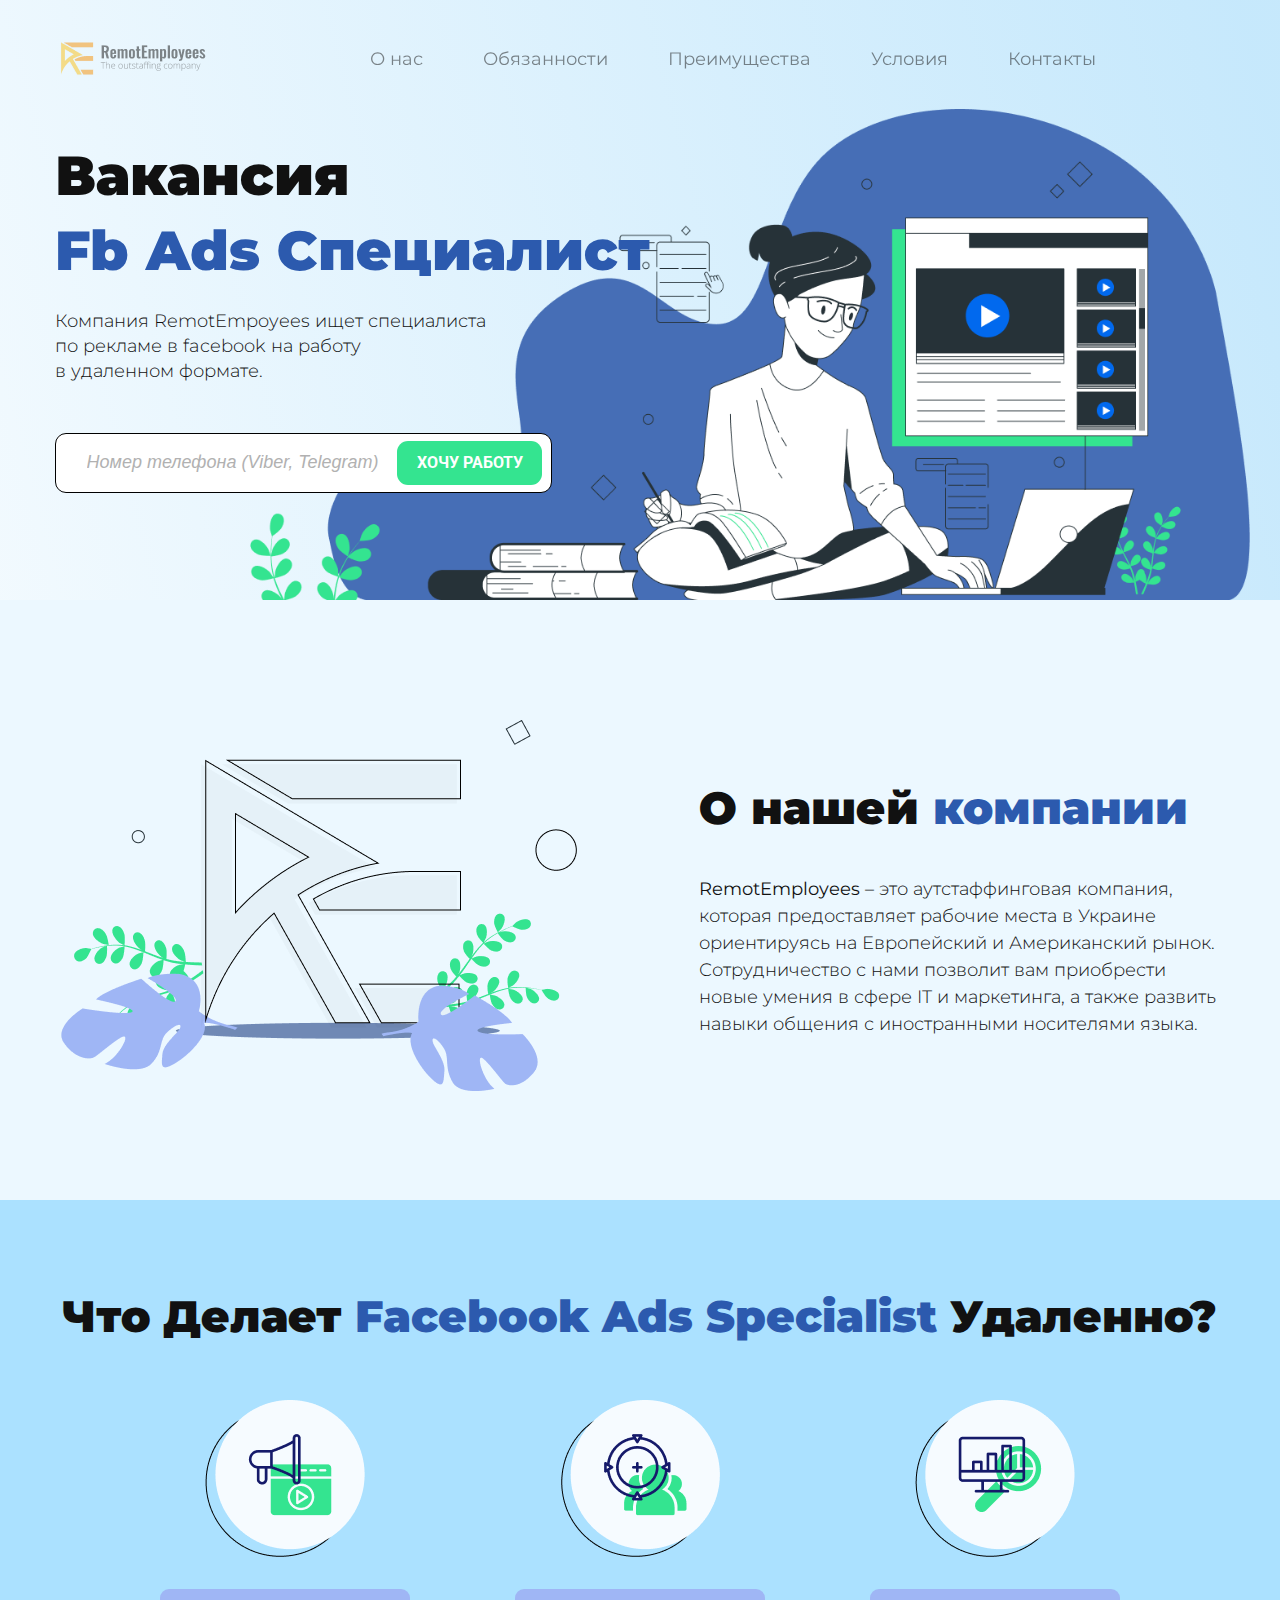
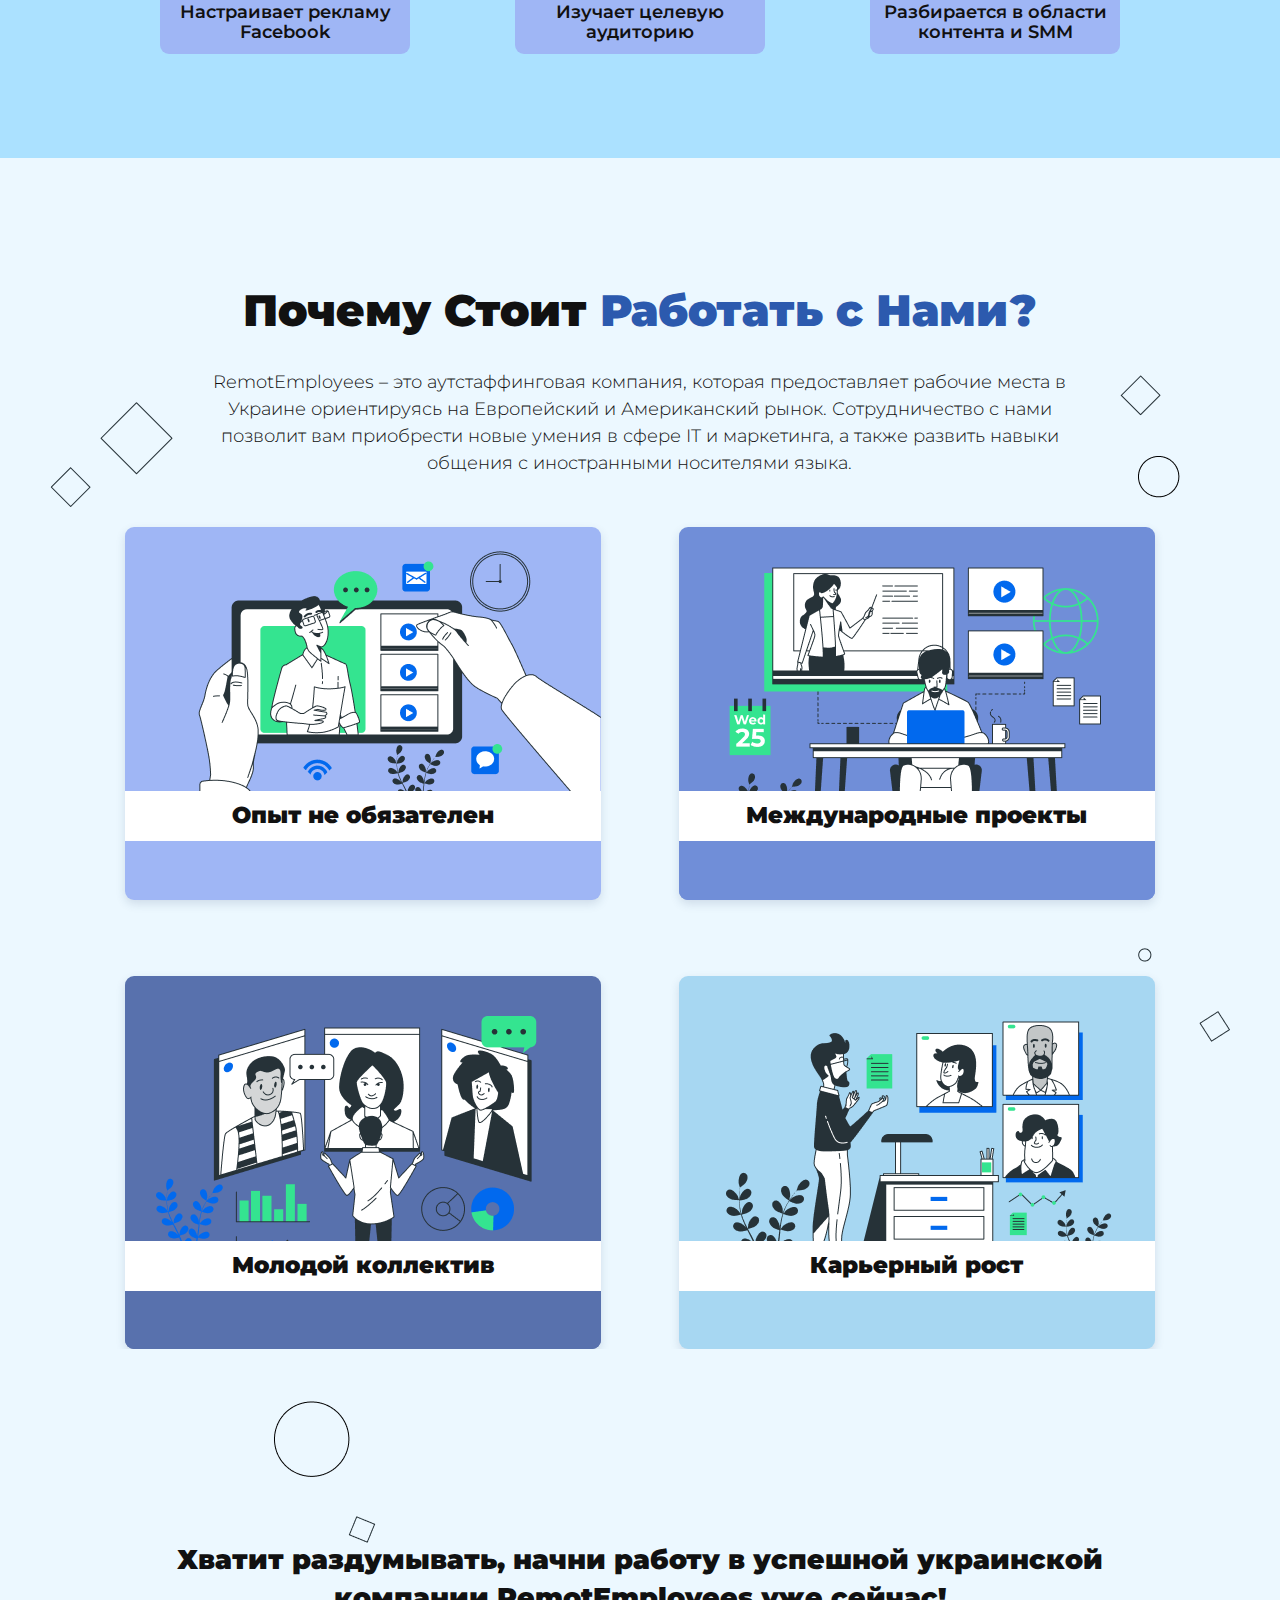
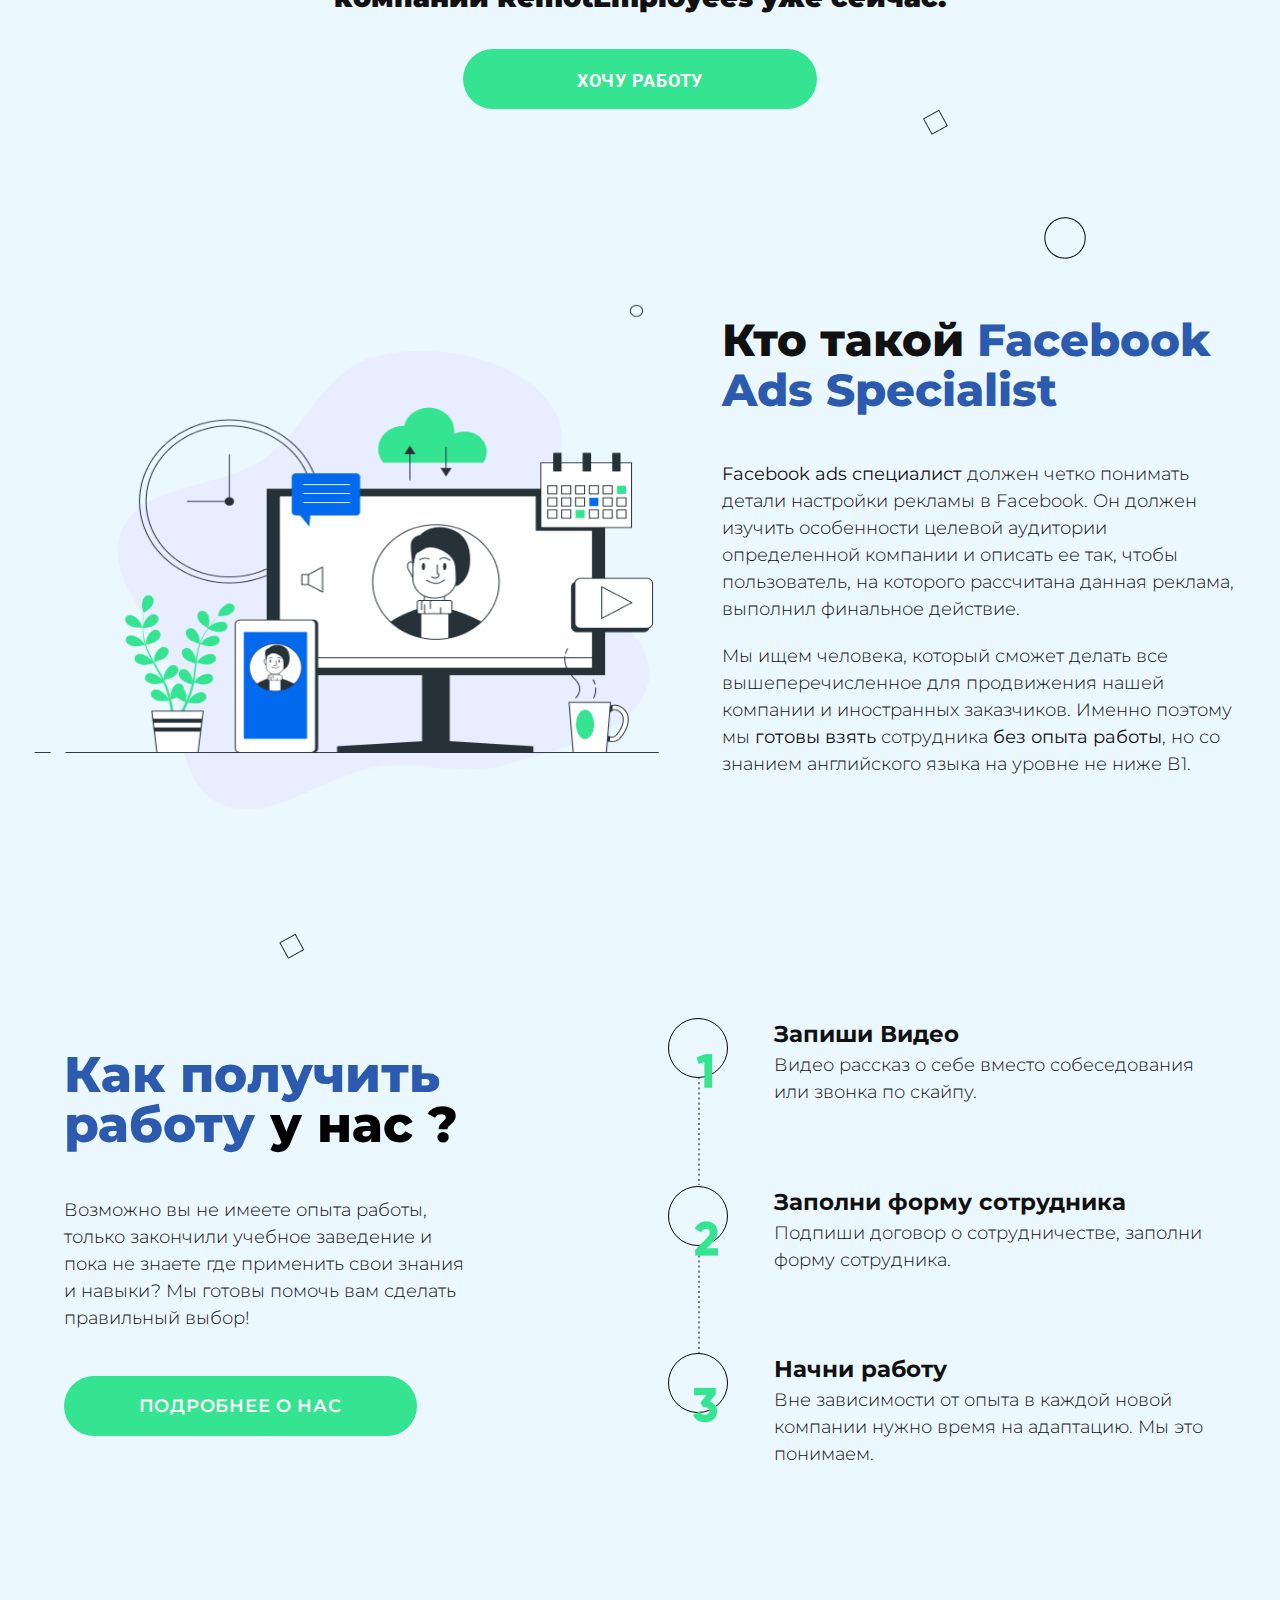
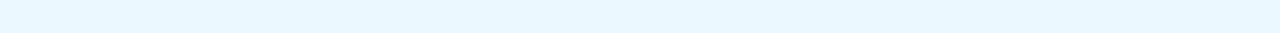
==== commit 03445133: "Додає секцію how" ====
--- a/index.html
+++ b/index.html
@@ -284,8 +284,42 @@
       </section>
       <section class="position-class how">
         <div class="how-content wrapper">
-          <div class="right-how"></div>
-          <div class="left-how"></div>
+          <div class="left-how">
+            <h1><span>Как получить работу</span> у нас ?</h1>
+            <p>
+              Возможно вы не имеете опыта работы, только закончили учебное
+              заведение и пока не знаете где применить свои знания и навыки? Мы
+              готовы помочь вам сделать правильный выбор!
+            </p>
+            <a href="">Подробнее о нас</a>
+          </div>
+          <div class="right-how">
+            <ul>
+              <li>
+                <p class="number"><img src="./img/how-1.png" alt="" /></p>
+                <p class="title">Запиши Видео</p>
+                <p class="descr">
+                  Видео рассказ о себе вместо собеседования или звонка по
+                  скайпу.
+                </p>
+              </li>
+              <li>
+                <p class="number"><img src="./img/how-2.png" alt="" /></p>
+                <p class="title">Заполни форму сотрудника</p>
+                <p class="descr">
+                  Подпиши договор о сотрудничестве, заполни форму сотрудника.
+                </p>
+              </li>
+              <li>
+                <p class="number"><img src="./img/how-3.png" alt="" /></p>
+                <p class="title">Начни работу</p>
+                <p class="descr">
+                  Вне зависимости от опыта в каждой новой компании нужно время
+                  на адаптацию. Мы это понимаем.
+                </p>
+              </li>
+            </ul>
+          </div>
         </div>
       </section>
     </main>
--- a/css/style.css
+++ b/css/style.css
@@ -579,8 +579,6 @@
   background-image: url("../img/who-rect.png"), url("../img/who-circle.png");
   background-repeat: no-repeat;
   background-position: right 532px top 0, right 394px top 108px;
-
-  /* position: relative; */
 }
 .who img {
   display: block;
@@ -614,6 +612,116 @@
 }
 .right-who p {
   margin-bottom: 20px;
+}
+
+/* how */
+.how-content {
+  justify-content: center;
+  align-items: center;
+}
+
+.position-class.how {
+  padding-top: 208.42px;
+  padding-bottom: 165.1px;
+  background: #ecf8ff;
+  background-image: url("../img/how-rect.png");
+  background-position: left 279px top 123px;
+  background-repeat: no-repeat;
+}
+.left-how {
+  max-width: 411px;
+  margin-right: 193px;
+}
+.left-how h1 {
+  font-weight: 800;
+  font-size: 50px;
+  line-height: 50px;
+  margin-bottom: 47px;
+}
+.left-how p {
+  font-weight: 300;
+  font-size: 18px;
+  line-height: 150%;
+  color: #111111;
+  margin-bottom: 44.45px;
+}
+.left-how span {
+  color: #2c5aae;
+}
+.left-how a,
+a:visited {
+  display: block;
+  max-width: 353.36px;
+  height: 59.89px;
+  background: #34e490;
+  border-radius: 72px;
+  font-weight: 600;
+  font-size: 18px;
+  line-height: 21px;
+  letter-spacing: 0.04em;
+  text-transform: uppercase;
+  color: #ffffff;
+  display: flex;
+  justify-content: center;
+  align-items: center;
+  text-decoration: none;
+}
+
+.right-how ul {
+  background-image: url("../img/how-line.png"), url("../img/how-line.png");
+  background-position: left 30px top 60px, left 30px bottom 115px;
+  background-repeat: no-repeat;
+}
+.right-how ul li {
+  position: relative;
+  list-style: none;
+  padding-left: 106px;
+  max-width: 549px;
+}
+
+.right-how ul li:not(:last-child) {
+  margin-bottom: 79.42px;
+}
+
+.right-how .number {
+  display: block;
+  width: 60px;
+  height: 60px;
+  list-style: none;
+  border: 1px solid black;
+  border-radius: 50%;
+}
+
+.right-how .number {
+  display: block;
+  position: absolute;
+  left: 0;
+  top: 0;
+}
+.right-how .number img {
+  display: block;
+  position: absolute;
+  right: 9px;
+  bottom: -11px;
+}
+.right-how ul li:first-child img {
+  right: 14px;
+}
+
+.right-how .title {
+  margin-bottom: 2px;
+  font-weight: 700;
+  font-size: 23px;
+  line-height: 140%;
+  color: #111111;
+}
+.right-how .descr {
+  font-weight: 300;
+  font-size: 18px;
+  line-height: 150%;
+  /* or 27px */
+
+  color: #111111;
 }
 
 @media screen and (max-width: 1850px) {
@@ -946,6 +1054,51 @@
   .right-who p {
     font-size: 16px;
   }
+
+  /* how */
+  .position-class.how {
+    background-image: none;
+  }
+  .left-how {
+    margin-right: 53px;
+  }
+  .left-how p {
+    font-size: 16px;
+  }
+  .right-how ul li .descr {
+    font-size: 16px;
+  }
+  .right-how ul {
+    background-image: none;
+  }
+}
+@media screen and (max-width: 1000px) {
+  /* how */
+  .right-how ul li .number {
+    display: none;
+  }
+  .right-how ul li {
+    padding-left: 46px;
+    max-width: 343px;
+  }
+
+  .left-how {
+    margin-right: 23px;
+  }
+
+  .left-how {
+    max-width: 351px;
+  }
+  .left-how h1 {
+    font-size: 43px;
+    line-height: 45px;
+  }
+  .left-how p {
+    font-size: 16px;
+  }
+  .right-how ul li .descr {
+    font-size: 16px;
+  }
 }
 
 @media screen and (max-width: 950px) {
@@ -1317,6 +1470,69 @@
   .who img {
     margin-right: 66.22px;
   }
+
+  /* how */
+  .position-class.how {
+    padding-top: 103px;
+    padding-bottom: 83px;
+  }
+  .how-content {
+    flex-direction: column;
+  }
+  .left-how {
+    margin-right: 0;
+  }
+  .left-how h1 {
+    font-size: 35px;
+    line-height: 100%;
+    text-align: center;
+    margin-bottom: 20.52px;
+  }
+  .left-how a {
+    display: none;
+  }
+  .left-how p {
+    font-size: 16px;
+    line-height: 150%;
+    text-align: center;
+    margin-bottom: 20px;
+  }
+  .right-how {
+    text-align: center;
+  }
+  .right-how ul li {
+    padding-left: 0;
+  }
+  .right-how ul li:not(:last-child) {
+    margin-bottom: 42.32px;
+  }
+  .right-how ul li .title {
+    font-size: 23px;
+    line-height: 140%;
+  }
+  .right-how ul li .descr {
+    font-size: 16px;
+    line-height: 150%;
+  }
+  .right-how ul li .number {
+    width: 83.31px;
+    height: 83.31px;
+    display: block;
+    position: relative;
+    margin-left: auto;
+    margin-right: auto;
+    margin-bottom: 20px;
+  }
+  .right-how .number img {
+    width: 27.69px;
+    height: auto;
+    right: 9px;
+    bottom: -11px;
+  }
+  .right-how ul li:first-child img {
+    width: 20.69px;
+    right: 14px;
+  }
 }
 
 @media screen and (max-width: 465px) {
@@ -1545,4 +1761,17 @@
   .who img {
     margin-right: 33.22px;
   }
-}
+
+  /* how */
+
+  .left-how p {
+    font-size: 18px;
+  }
+  .right-how ul li .title {
+    font-size: 23px;
+    margin-bottom: 6px;
+  }
+  .right-how ul li .descr {
+    font-size: 18px;
+  }
+}
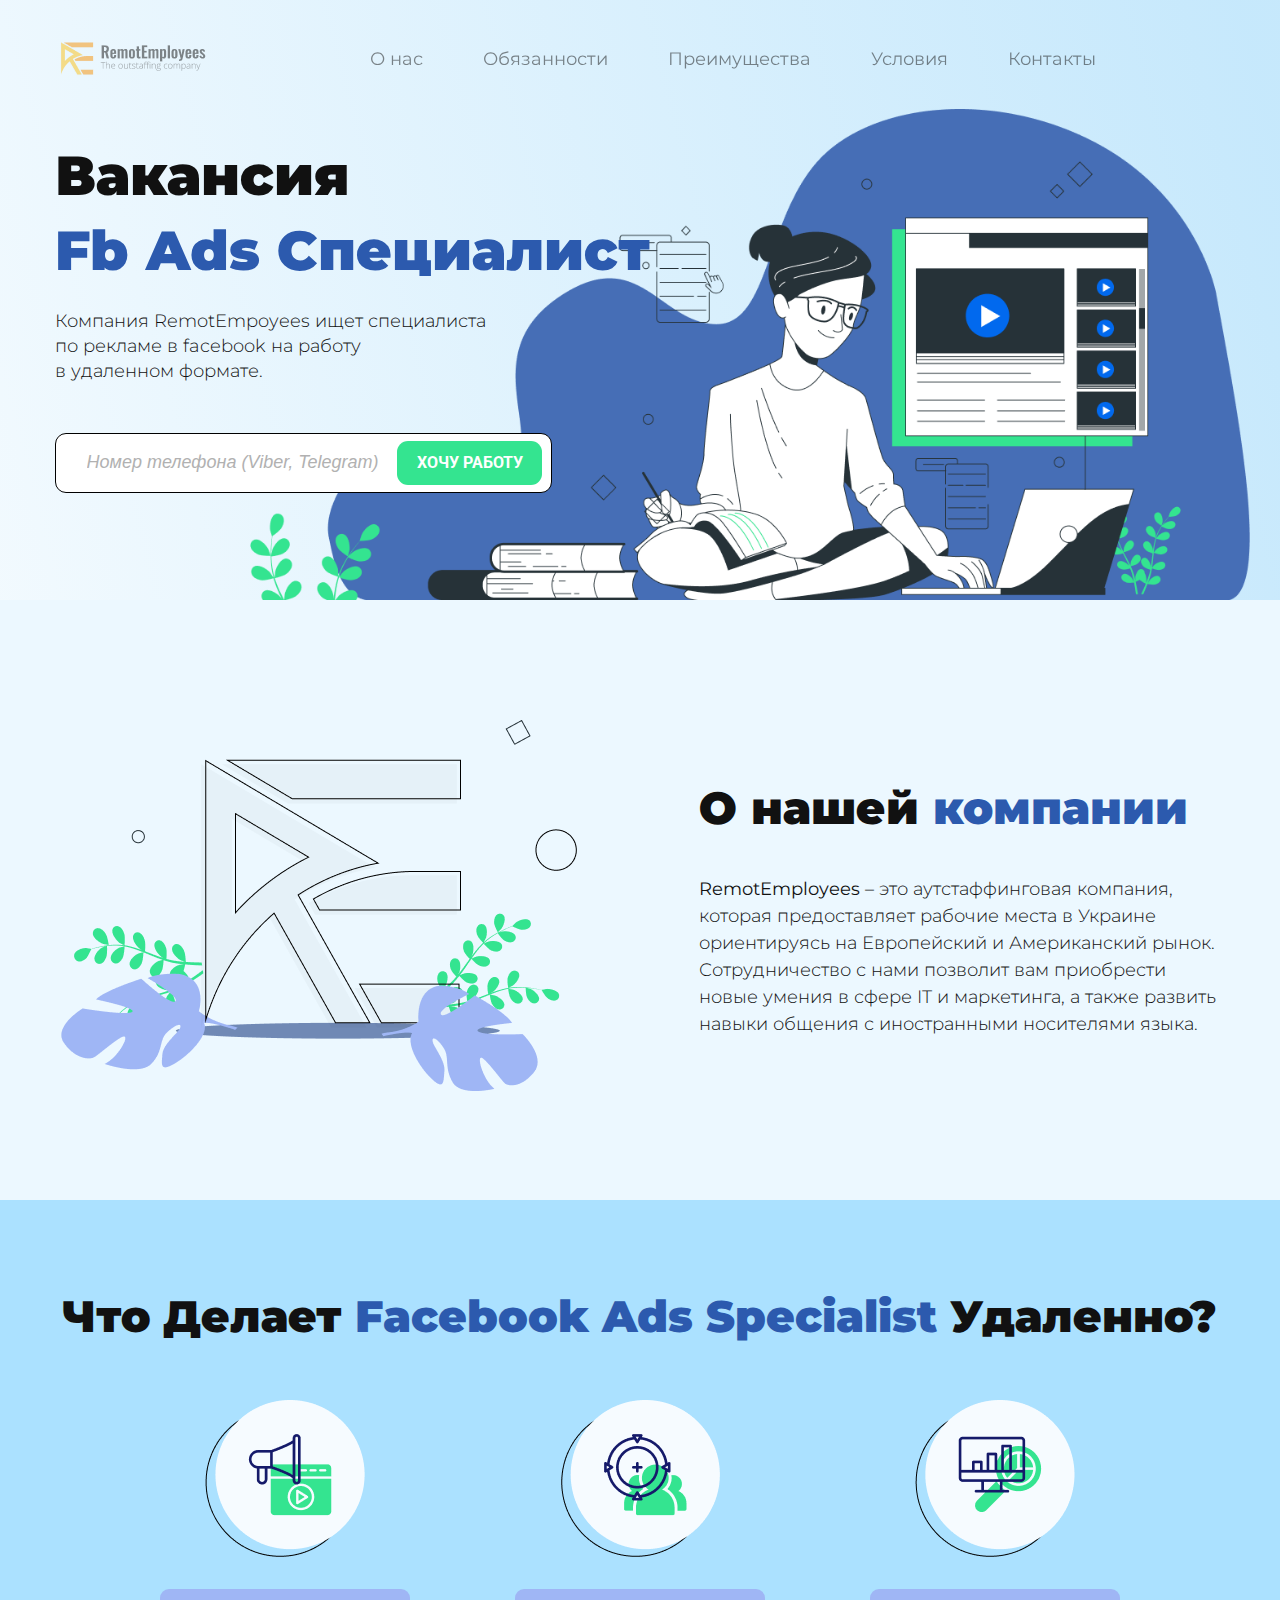
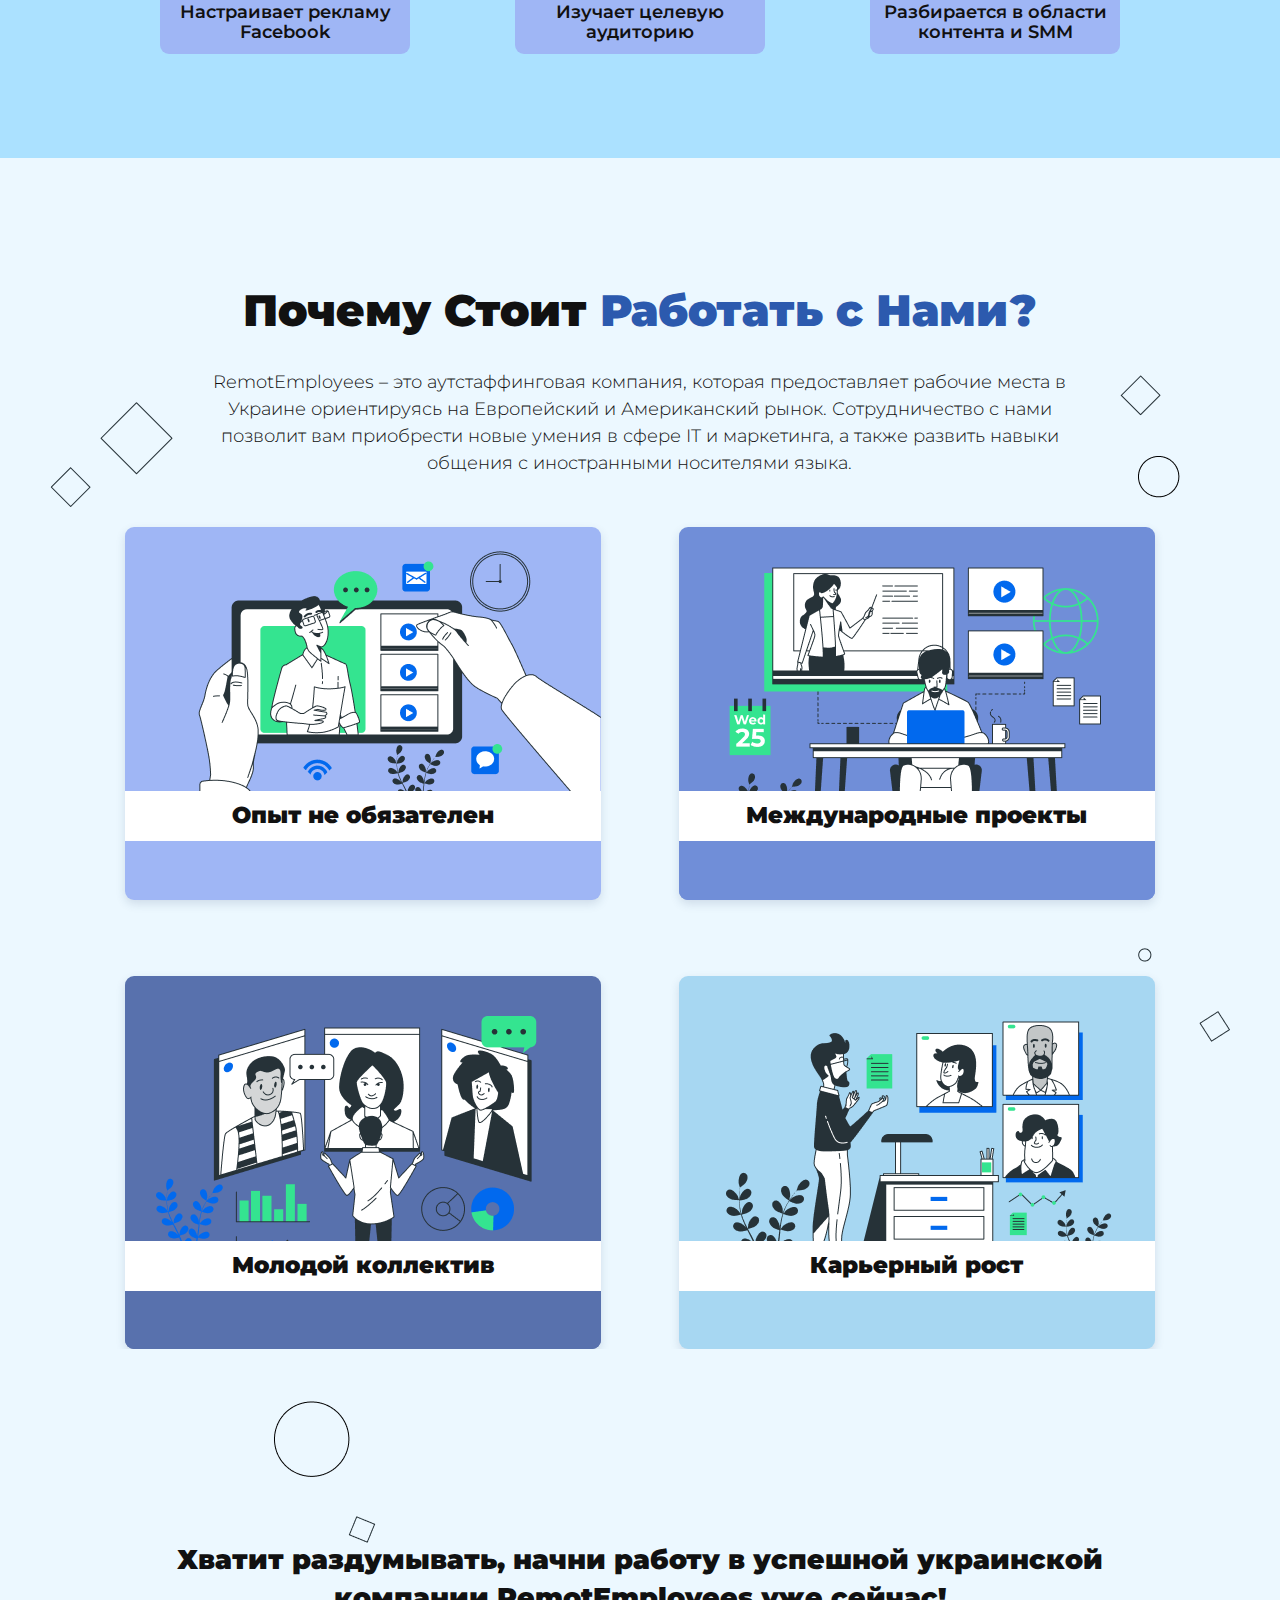
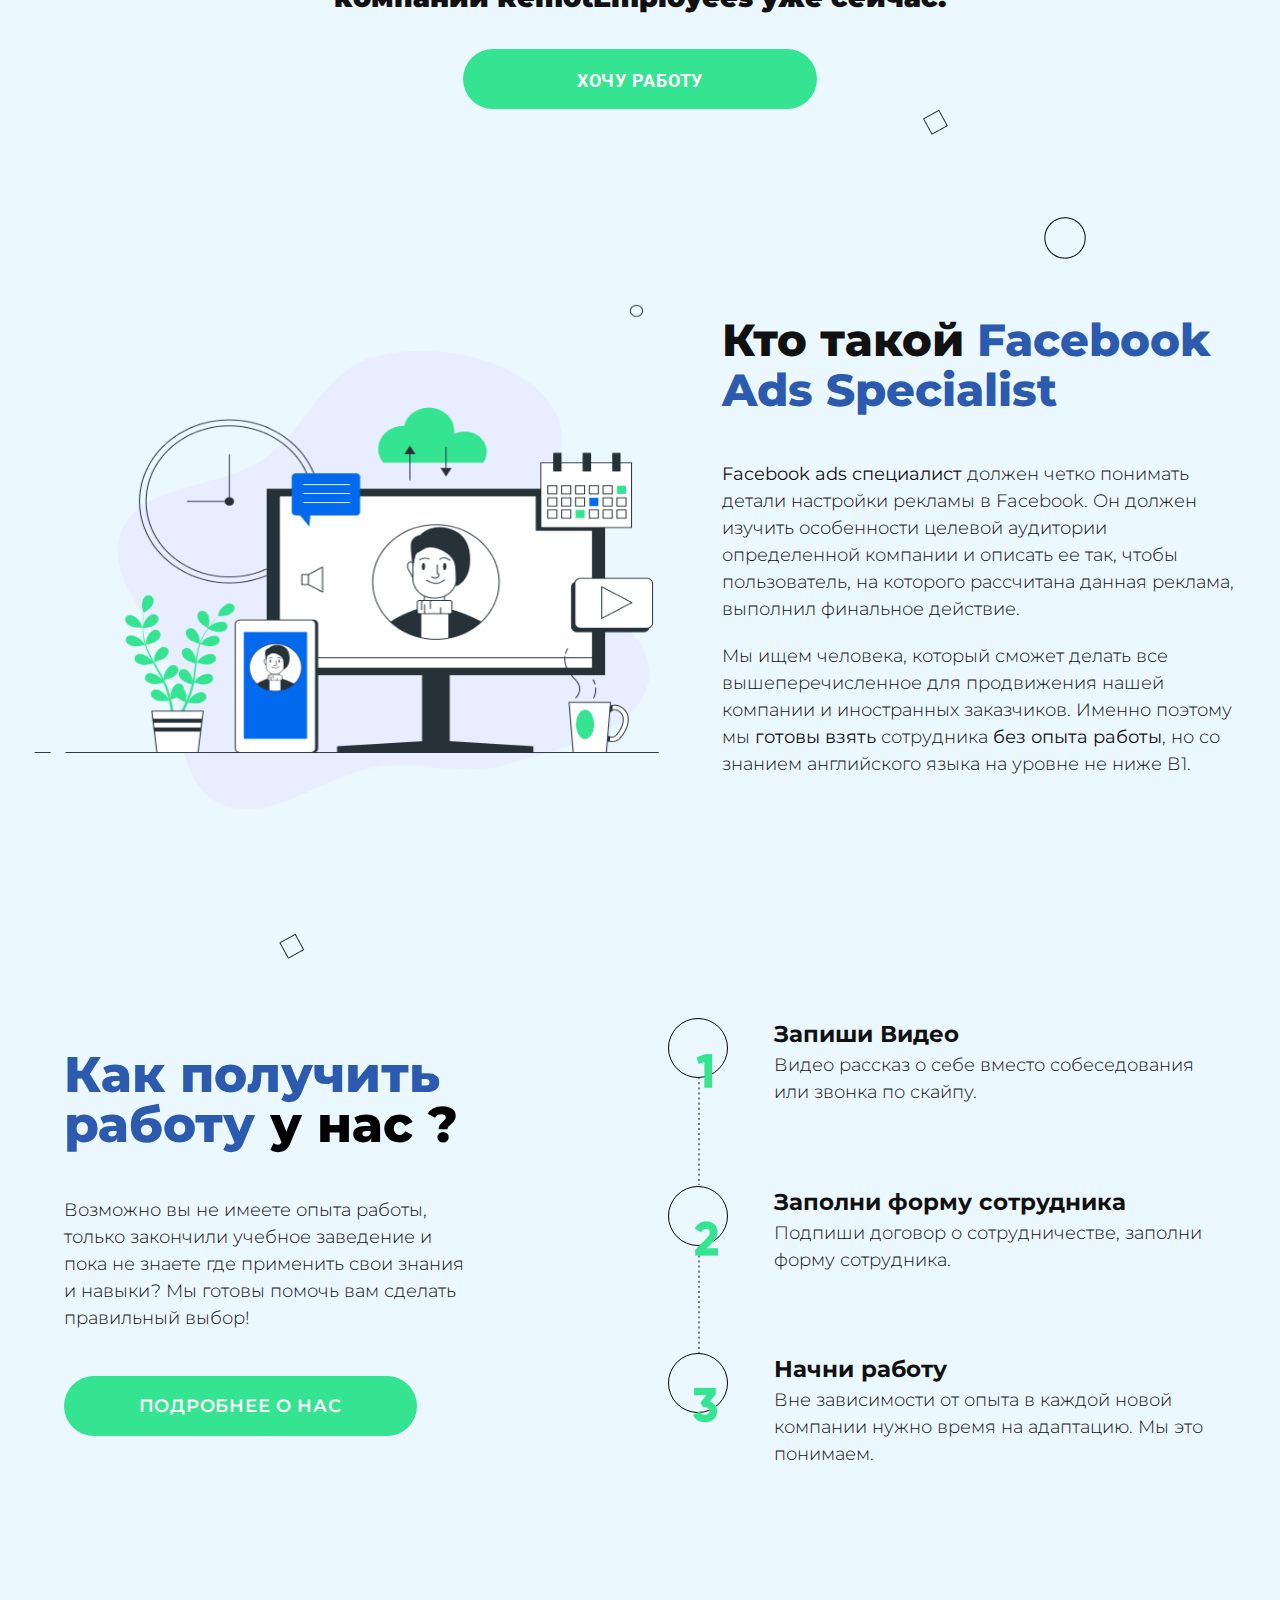
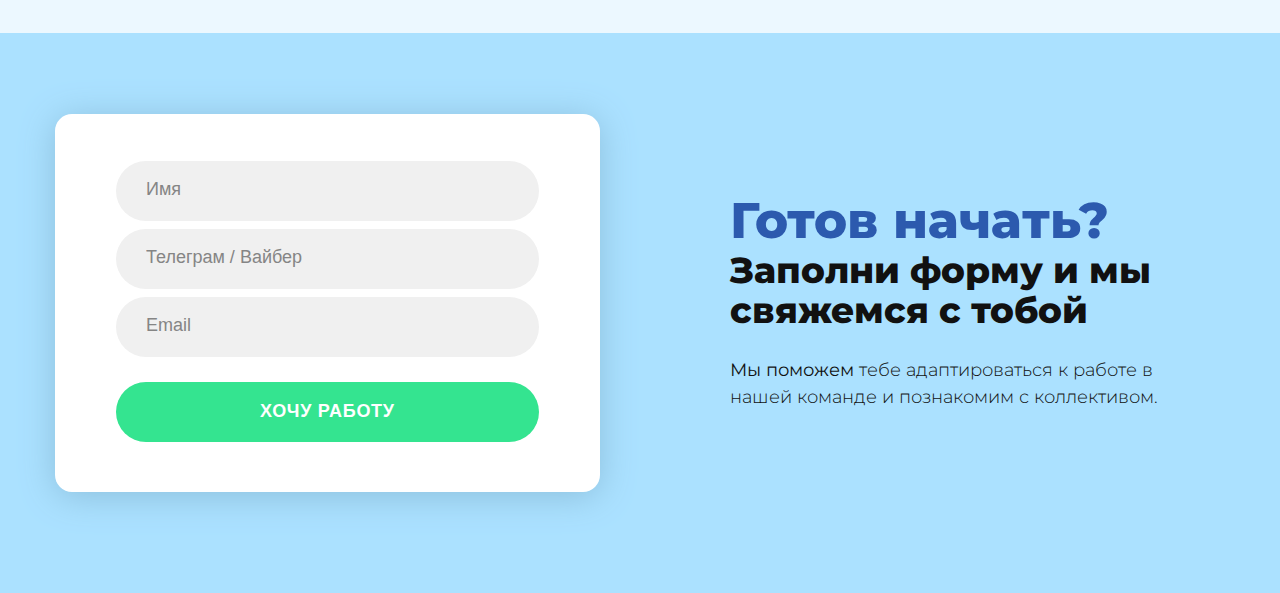
==== commit 5bf2fa44: "Додає секцію форми" ====
--- a/index.html
+++ b/index.html
@@ -322,6 +322,24 @@
           </div>
         </div>
       </section>
+      <section class="position-class form">
+        <div class="form-content wrapper">
+          <form action="" class="left-form">
+            <input type="text" placeholder="Имя" />
+            <input type="tel" placeholder="Телеграм / Вайбер" />
+            <input type="email" placeholder="Email" />
+            <button type="submit">хочу работу</button>
+          </form>
+          <div class="right-form">
+            <h1>Готов начать?</h1>
+            <h2>Заполни форму и мы свяжемся с тобой</h2>
+            <p>
+              <strong>Мы поможем</strong> тебе адаптироваться к работе в нашей
+              команде и познакомим с коллективом.
+            </p>
+          </div>
+        </div>
+      </section>
     </main>
 
     <script src="https://unpkg.com/swiper/swiper-bundle.min.js"></script>
--- a/css/style.css
+++ b/css/style.css
@@ -724,6 +724,90 @@
   color: #111111;
 }
 
+/* form */
+.position-class.form {
+  padding: 81px 0 101px 0;
+  background: #abe1ff;
+}
+.form-content {
+  display: flex;
+  justify-content: center;
+  align-items: center;
+}
+.left-form {
+  display: flex;
+  flex-direction: column;
+  width: 570px;
+  height: auto;
+  padding: 46.2px 61px 50.86px;
+  background: #ffffff;
+  box-shadow: 0px 4px 35px #8cbfdc;
+  border-radius: 17px;
+  margin-right: 130px;
+}
+.left-form input {
+  height: 60px;
+  background: #f0f0f0;
+  border-radius: 72px;
+  padding-left: 30px;
+  border: none;
+  outline: none;
+  color: #858585;
+}
+.left-form input:not(:last-child) {
+  margin-bottom: 8px;
+}
+.left-form input::placeholder {
+  font-weight: 300;
+  font-size: 18px;
+  line-height: 150%;
+  color: #858585;
+}
+.left-form button {
+  display: flex;
+  align-items: center;
+  justify-content: center;
+  /* max-width: 448px; */
+  height: 59.89px;
+  background: #34e490;
+  border-radius: 72px;
+  border: none;
+  font-weight: 700;
+  font-size: 18px;
+  line-height: 21px;
+  letter-spacing: 0.04em;
+  text-transform: uppercase;
+  color: #ffffff;
+  margin-top: 17px;
+}
+.right-form {
+  max-width: 100%;
+}
+
+.right-form > h1 {
+  max-width: 470px;
+  margin-bottom: 4.5px;
+  font-weight: 800;
+  font-size: 50px;
+  line-height: 50px;
+  color: #2c5aae;
+}
+.right-form > h2 {
+  max-width: 525.11px;
+  font-weight: 800;
+  font-size: 36px;
+  line-height: 40px;
+  color: #111111;
+  margin-bottom: 26.85px;
+}
+.right-form > p {
+  max-width: 443.22px;
+  font-weight: 300;
+  font-size: 18px;
+  line-height: 150%;
+  color: #111111;
+}
+
 @media screen and (max-width: 1850px) {
   .top img {
     right: 30px;
@@ -1071,6 +1155,29 @@
   .right-how ul {
     background-image: none;
   }
+
+  /* form */
+  .left-form {
+    margin-right: 80px;
+    width: 470px;
+    padding-left: 23px;
+    padding-right: 23px;
+  }
+  .left-form input {
+    width: 100%;
+  }
+  .right-form {
+    width: 470px;
+  }
+  .right-form h1 {
+    font-size: 44px;
+  }
+  .right-form h2 {
+    font-size: 34px;
+  }
+  .right-form p {
+    width: 100%;
+  }
 }
 @media screen and (max-width: 1000px) {
   /* how */
@@ -1098,6 +1205,26 @@
   }
   .right-how ul li .descr {
     font-size: 16px;
+  }
+
+  /* form */
+  .position-class.form {
+    padding: 61px 0 81px 0;
+    background: #abe1ff;
+  }
+  .left-form {
+    margin-right: 40px;
+    width: 450px;
+  }
+
+  .right-form h1 {
+    font-size: 40px;
+  }
+  .right-form h2 {
+    font-size: 30px;
+  }
+  .right-form p {
+    width: 100%;
   }
 }
 
@@ -1244,6 +1371,32 @@
   .right-who p {
     font-size: 14px;
   }
+
+  /* form */
+  .form-content {
+    display: flex;
+    justify-content: center;
+    align-items: center;
+    flex-direction: column-reverse;
+  }
+  .left-form {
+    margin-right: 0;
+    max-width: 400px;
+    padding: 50.2px 23.52px 63.86px;
+  }
+
+  .right-form h1 {
+    text-align: center;
+    font-size: 35px;
+    margin-bottom: 6.66px;
+  }
+  .right-form h2 {
+    text-align: center;
+    font-size: 25px;
+  }
+  .right-form p {
+    display: none;
+  }
 }
 
 @media screen and (max-width: 768px) {
@@ -1409,6 +1562,7 @@
   .want-content span {
     color: #26e288;
   }
+
   /* who */
   .who-content p {
     padding-right: 15px;
@@ -1714,6 +1868,16 @@
   .who img {
     margin-right: 66.22px;
   }
+
+  /* form */
+  .position-class.form {
+    padding: 50px 23px 63px 23px;
+    background: #abe1ff;
+  }
+  .left-form {
+    margin-right: 0;
+    max-width: 300px;
+  }
 }
 @media screen and (max-width: 375px) {
   .top img:nth-child(3) {
@@ -1774,4 +1938,16 @@
   .right-how ul li .descr {
     font-size: 18px;
   }
-}
+
+  /* form */
+  .left-form {
+    margin-right: 0;
+  }
+
+  .left-form input {
+    max-width: 100%;
+  }
+  .left-form button {
+    max-width: 100%;
+  }
+}
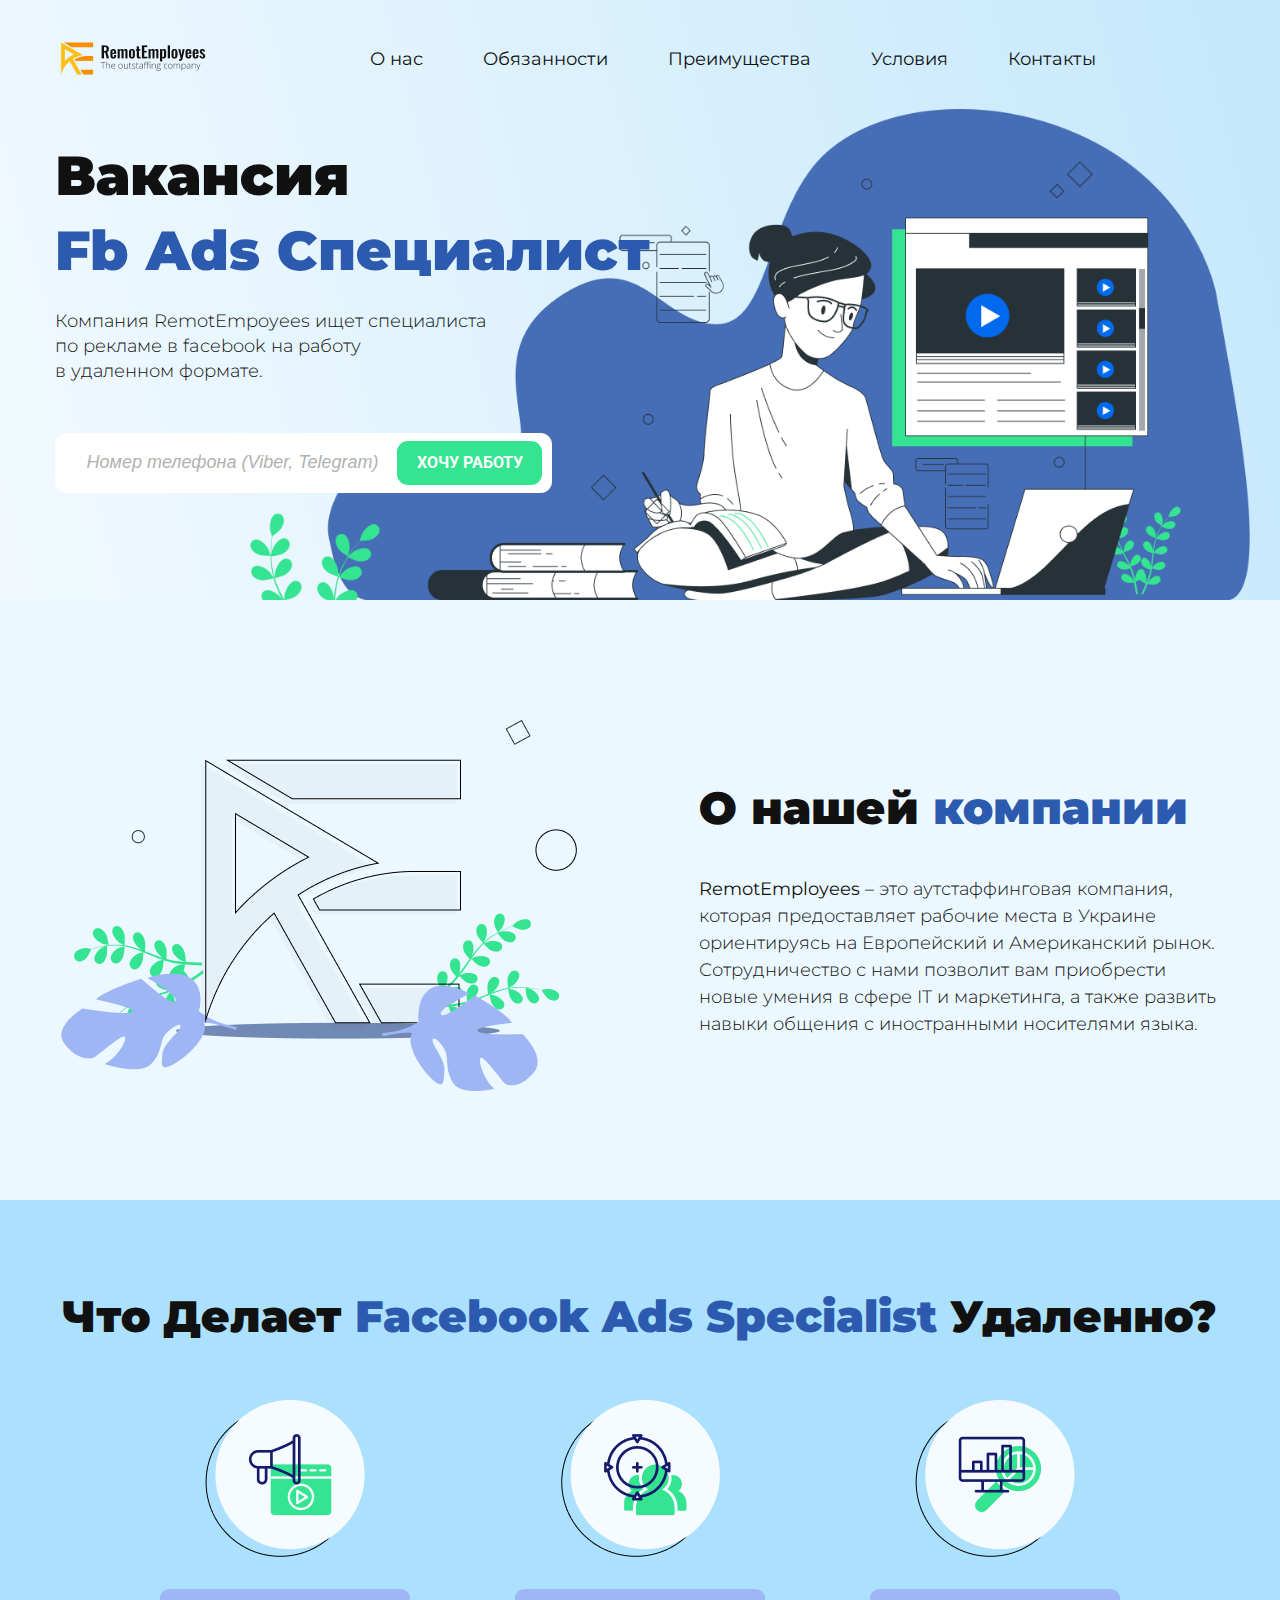
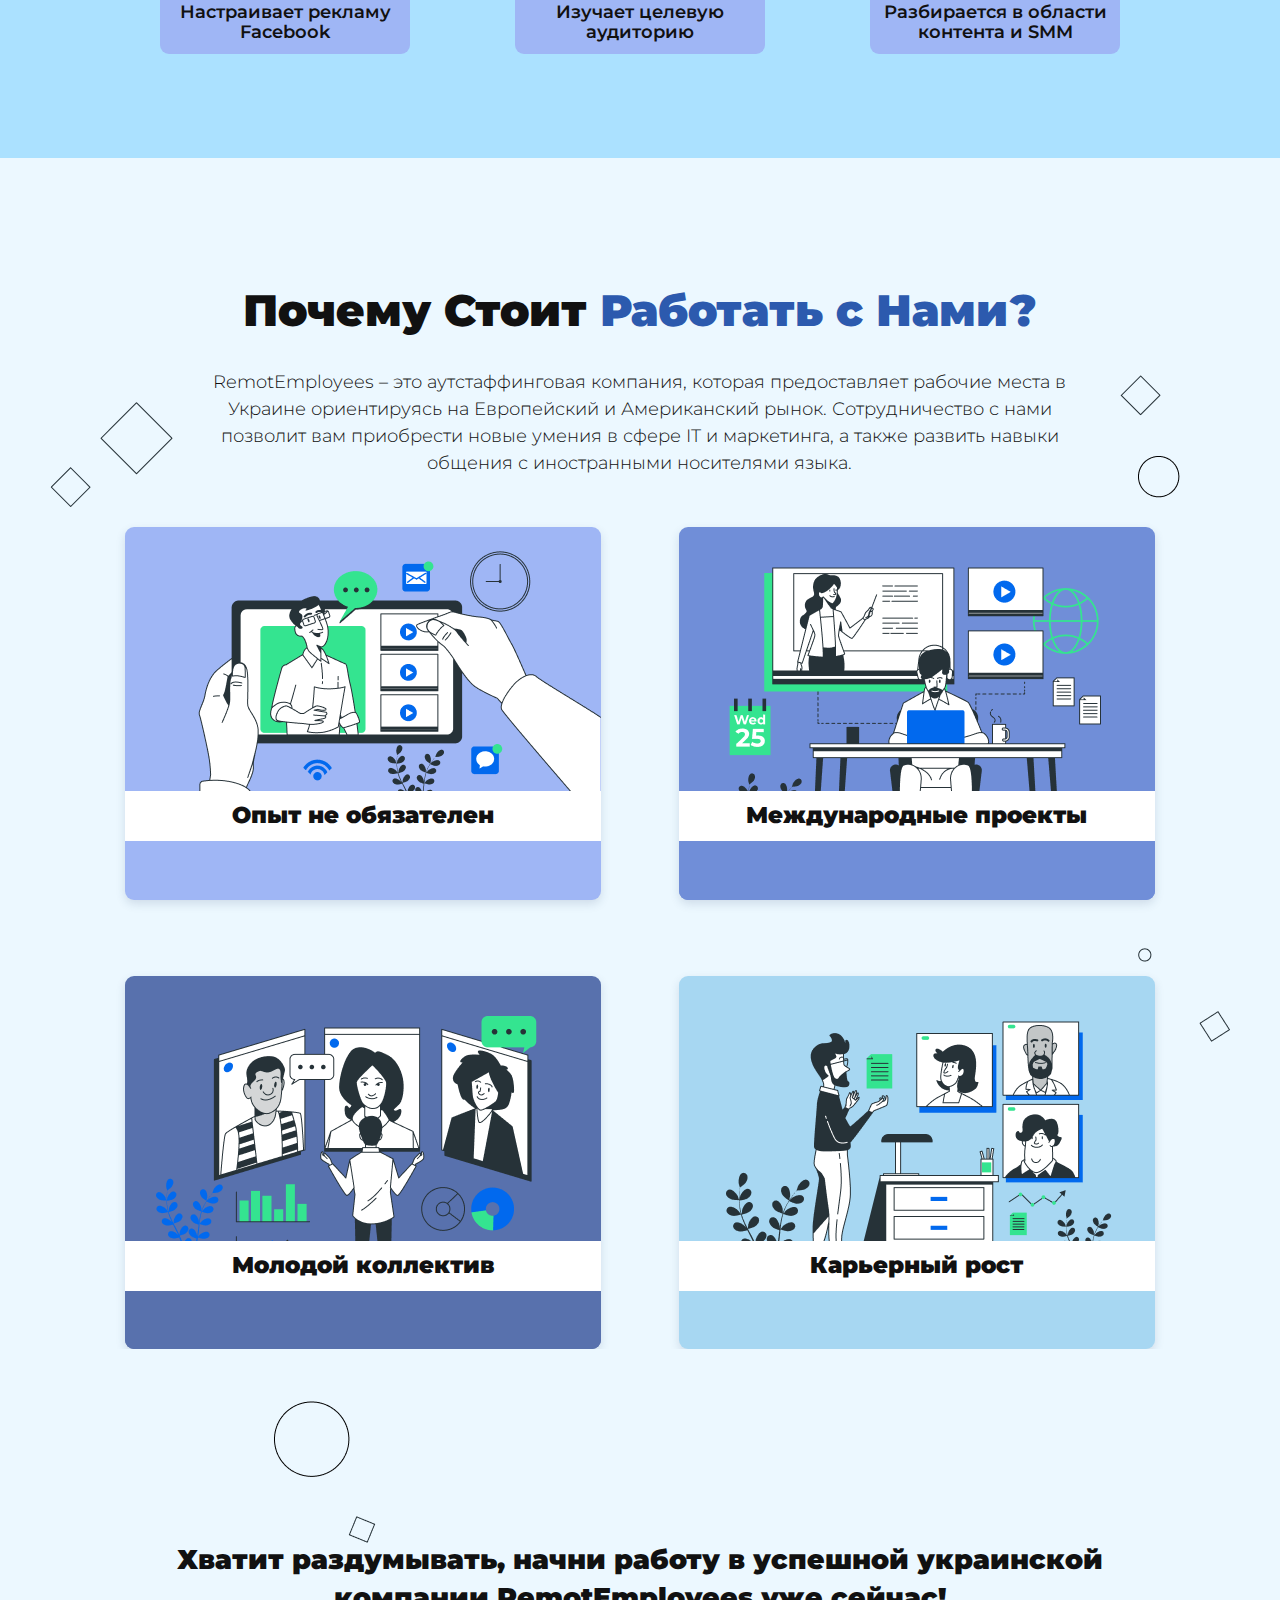
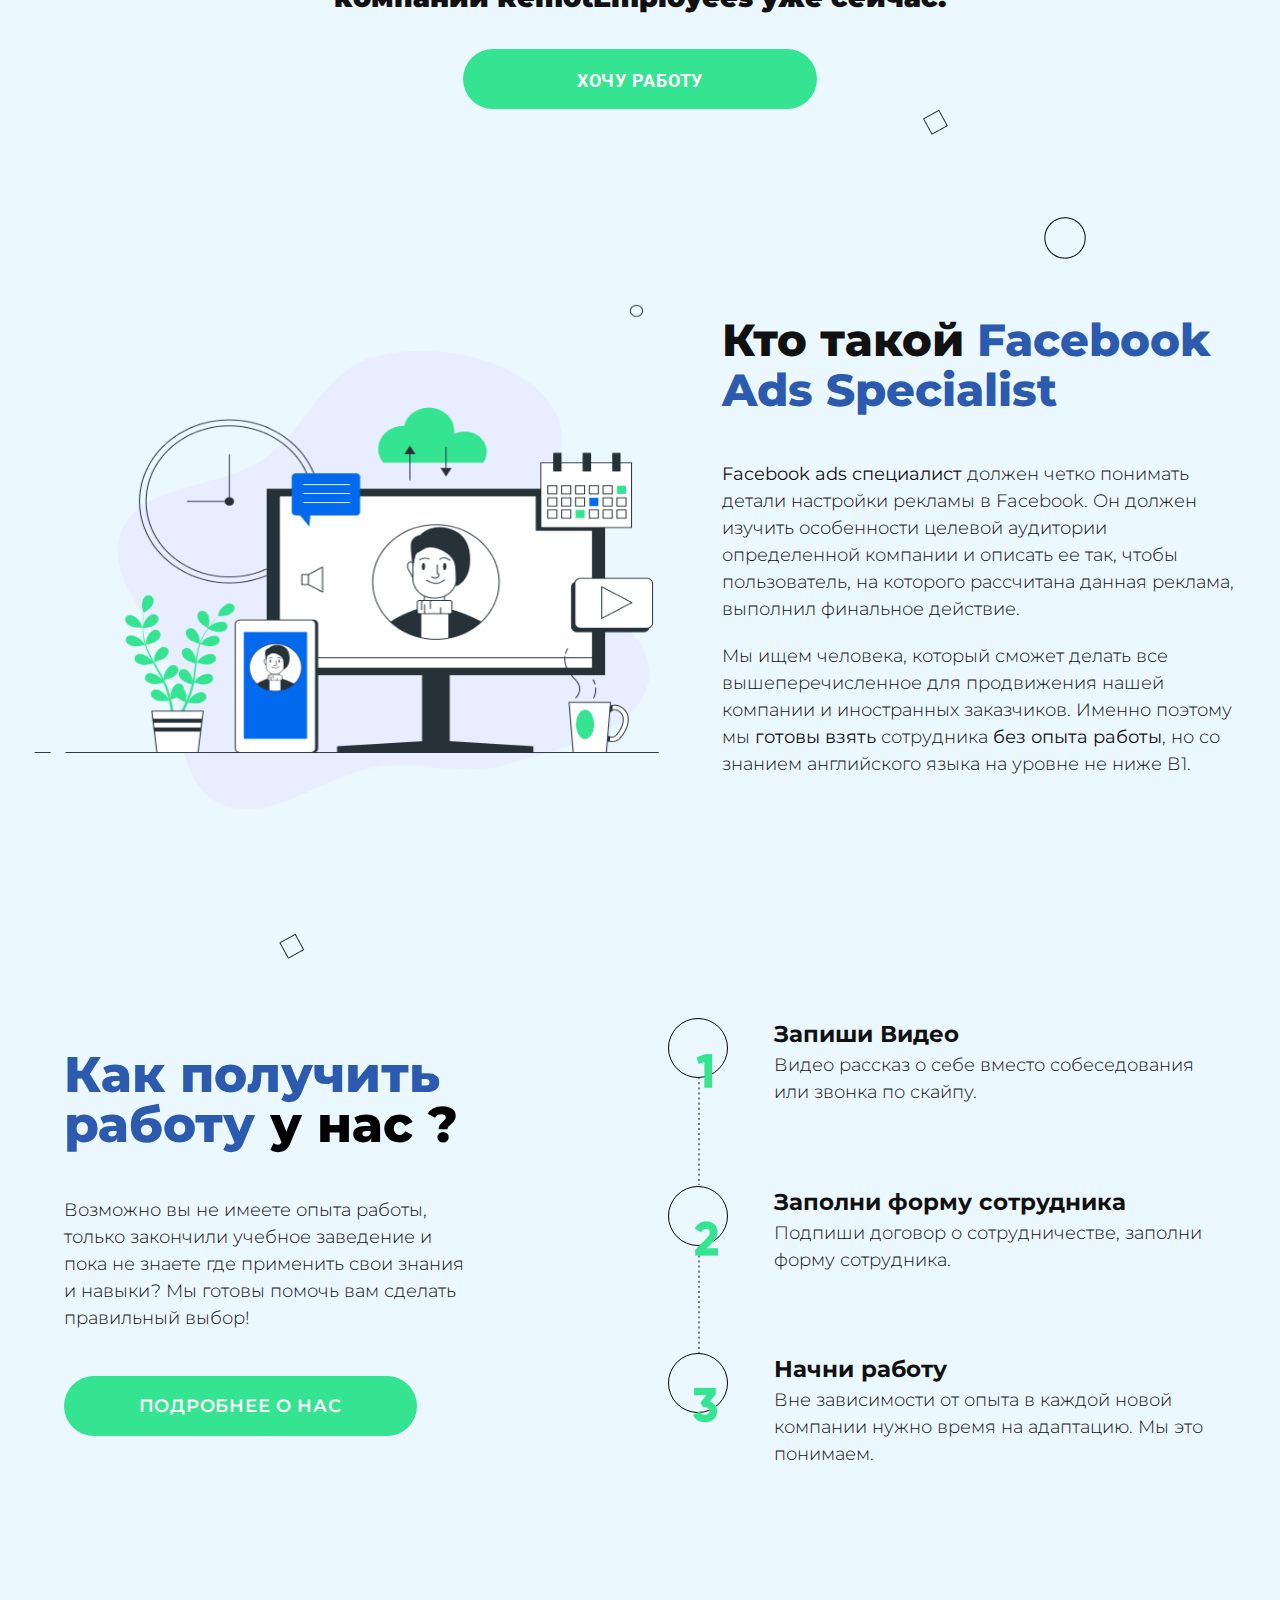
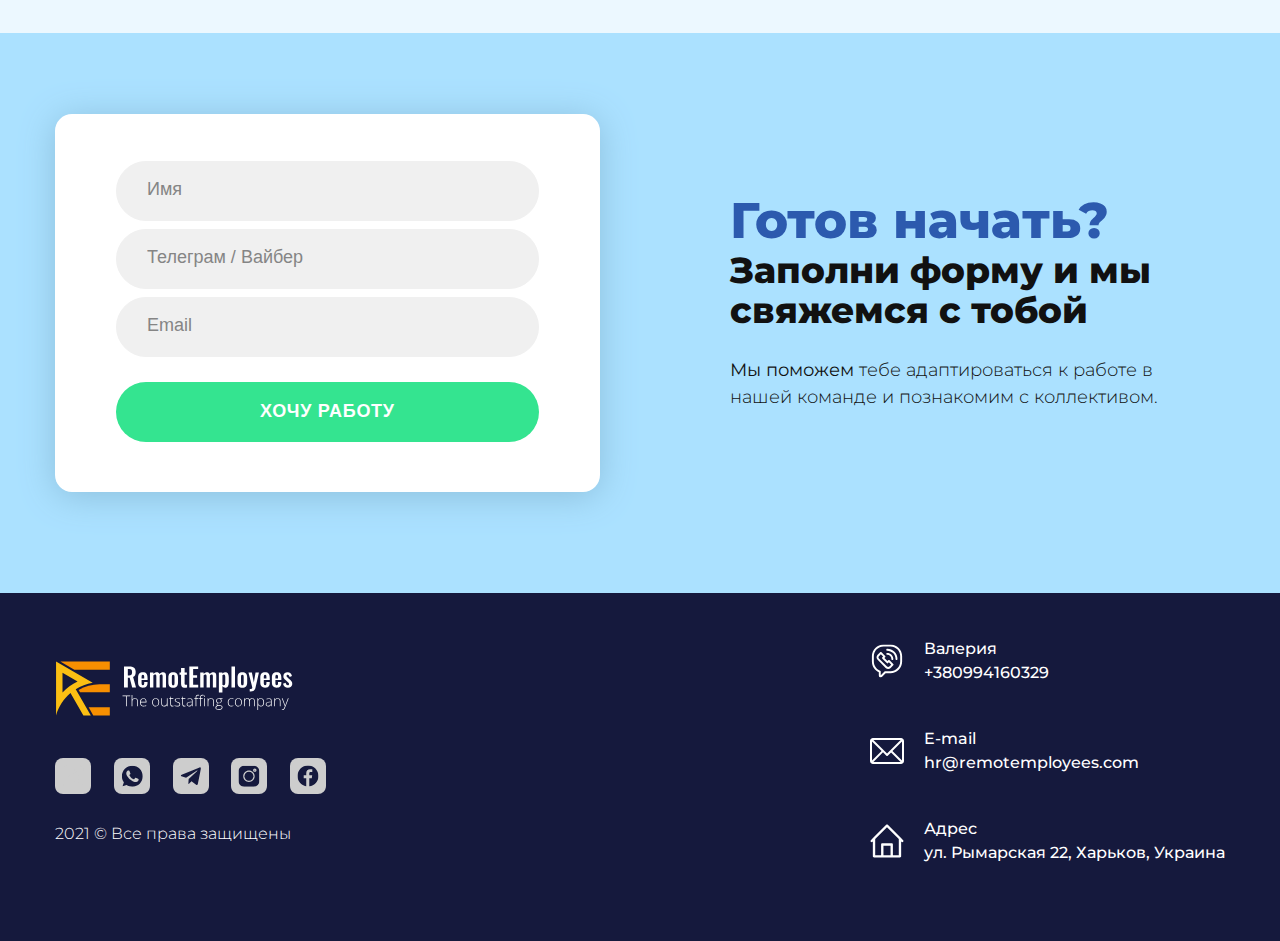
==== commit 6fea2725: "Додає футер, стилі ховера" ====
--- a/index.html
+++ b/index.html
@@ -34,7 +34,7 @@
       id="hidden_iframe"
       style="display: none"
       onload="
-    if (submitted) {window.location='thanks_page.html'}"
+    if (submitted) {window.location='thank-you.html'}"
     ></iframe>
     <!-- Бургер меню -->
     <div class="burger-menu">
@@ -84,9 +84,10 @@
             onsubmit="submitted=true;"
           >
             <input
-              type="phone"
+              type="tel"
               name="entry.823185248"
               placeholder="Номер телефона (Viber, Telegram)"
+              pattern="[0-9]+"
               required
             />
             <button type="submit">хочу работу</button>
@@ -325,9 +326,21 @@
       <section class="position-class form">
         <div class="form-content wrapper">
           <form action="" class="left-form">
-            <input type="text" placeholder="Имя" />
-            <input type="tel" placeholder="Телеграм / Вайбер" />
-            <input type="email" placeholder="Email" />
+            <input
+              type="text"
+              pattern="[а-яА-Я]+"
+              name=""
+              placeholder="Имя"
+              required
+            />
+            <input
+              type="tel"
+              pattern="[0-9]+"
+              name=""
+              placeholder="Телеграм / Вайбер"
+              required
+            />
+            <input type="email" name="" placeholder="Email" required />
             <button type="submit">хочу работу</button>
           </form>
           <div class="right-form">
@@ -341,6 +354,73 @@
         </div>
       </section>
     </main>
+    <footer class="position-class footer">
+      <div class="footer-content wrapper">
+        <div class="left-footer">
+          <div class="mobile-wrapper">
+            <a href="./thank-you.html" class="logo-footer"
+              ><img src="./img/logo-footer.svg" alt="" class="logo-footer-img"
+            /></a>
+            <ul>
+              <li>
+                <a href="" class="soc-link"
+                  ><img src="./img/soc-viber.svg" alt="" class="soc-icon"
+                /></a>
+              </li>
+              <li>
+                <a href="" class="soc-link"
+                  ><img src="./img/soc-whatsapp.svg" alt="" class="soc-icon"
+                /></a>
+              </li>
+              <li>
+                <a href="" class="soc-link"
+                  ><img src="./img/soc-telegram.svg" alt="" class="soc-icon"
+                /></a>
+              </li>
+              <li>
+                <a href="" class="soc-link"
+                  ><img src="./img/soc-instagram.svg" alt="" class="soc-icon"
+                /></a>
+              </li>
+              <li>
+                <a href="" class="soc-link"
+                  ><img src="./img/soc-facebook.svg" alt="" class="soc-icon"
+                /></a>
+              </li>
+            </ul>
+          </div>
+          <p class="copy">2021 © Все права защищены</p>
+        </div>
+        <div class="right-footer">
+          <ul>
+            <li>
+              <img src="./img/right-viber.svg" alt="" class="icons" /><a
+                href=""
+                class="links"
+                >Валерия <br />
+                +380994160329</a
+              >
+            </li>
+            <li>
+              <img src="./img/right-email.svg" alt="" class="icons" /><a
+                href=""
+                class="links"
+                >E-mail <br />
+                hr@remotemployees.com</a
+              >
+            </li>
+            <li>
+              <img src="./img/right-home.svg" alt="" class="icons" /><a
+                href=""
+                class="links"
+                >Адрес <br />
+                ул. Рымарская 22, Харьков, Украина</a
+              >
+            </li>
+          </ul>
+        </div>
+      </div>
+    </footer>
 
     <script src="https://unpkg.com/swiper/swiper-bundle.min.js"></script>
     <script src="/js/swiper_todo.js" type="module"></script>
--- a/css/style.css
+++ b/css/style.css
@@ -118,7 +118,7 @@
   padding: 0 25px;
 }
 header {
-  position: fixed;
+  position: absolute;
   top: 0;
   left: 0;
   right: 0;
@@ -126,8 +126,9 @@
   display: flex;
   justify-content: center;
   /* background: linear-gradient(75.45deg, #FFFFFF -29.53%, #8ED2F9 97.01%); */
-  opacity: 0.5;
+  /* opacity: 0.5; */
   height: 118.59px;
+  background-color: transparent;
 }
 .header-content {
   display: flex;
@@ -141,7 +142,8 @@
   display: flex;
   margin-right: 128.54px;
 }
-.nav-bar a {
+.nav-bar a,
+.nav-bar a:visited {
   font-style: normal;
   font-weight: normal;
   font-size: 18px;
@@ -151,7 +153,8 @@
   margin-left: 60px;
 }
 .nav-bar a:hover {
-  text-shadow: 0 0 1px #000, 0 0 1px #000;
+  /* text-shadow: 0 0 1px #000, 0 0 1px #000; */
+  font-weight: 600;
 }
 
 /* top */
@@ -212,7 +215,7 @@
   max-width: 497.39px;
   width: 100%;
   height: 59.32px;
-  border: 1px solid #000000;
+  border: 1px solid #fff;
   border-radius: 11px;
   background: #fff;
   padding-left: 10px;
@@ -667,6 +670,10 @@
   text-decoration: none;
 }
 
+.left-how a:hover {
+  background: #7cfec0;
+}
+
 .right-how ul {
   background-image: url("../img/how-line.png"), url("../img/how-line.png");
   background-position: left 30px top 60px, left 30px bottom 115px;
@@ -753,6 +760,12 @@
   border: none;
   outline: none;
   color: #858585;
+  border: 1px solid #f0f0f0;
+}
+.left-form input:hover,
+.left-form input:focus {
+  border: 1px solid #44b9fc;
+  box-shadow: inset 1px 0px 14px rgba(38, 190, 255, 0.4);
 }
 .left-form input:not(:last-child) {
   margin-bottom: 8px;
@@ -772,6 +785,7 @@
   background: #34e490;
   border-radius: 72px;
   border: none;
+  outline: none;
   font-weight: 700;
   font-size: 18px;
   line-height: 21px;
@@ -780,6 +794,9 @@
   color: #ffffff;
   margin-top: 17px;
 }
+.left-form button:hover {
+  background: #7cfec0;
+}
 .right-form {
   max-width: 100%;
 }
@@ -806,6 +823,77 @@
   font-size: 18px;
   line-height: 150%;
   color: #111111;
+}
+
+/* footer */
+footer {
+  background: #15193d;
+  padding-top: 43.23px;
+  padding-bottom: 76.79px;
+}
+.footer-content {
+  justify-content: space-between;
+  align-items: center;
+}
+.logo-footer {
+  display: block;
+  margin-bottom: 37.55px;
+}
+.left-footer ul {
+  display: flex;
+  margin-bottom: 27.47px;
+}
+.left-footer ul li {
+  width: 36px;
+  height: 36px;
+  border-radius: 8px;
+  list-style: none;
+  background: #cdcdcd;
+  display: flex;
+  justify-content: center;
+  align-items: center;
+}
+.left-footer ul li:hover {
+  background: #34e490;
+}
+.left-footer ul li:not(:last-child) {
+  margin-right: 22.84px;
+}
+.left-footer .soc-link {
+  display: block;
+}
+.left-footer .soc-icon {
+  display: block;
+  width: 22px;
+  height: 22px;
+}
+.footer-content .copy {
+  font-weight: 300;
+  font-size: 16px;
+  line-height: 150%;
+  color: #ffffff;
+}
+.right-footer ul li {
+  display: flex;
+  align-items: center;
+  list-style: none;
+}
+.right-footer .links,
+.right-footer .links:visited {
+  font-weight: 500;
+  font-size: 16px;
+  line-height: 150%;
+  color: #ffffff;
+  text-decoration: none;
+}
+.right-footer .icons {
+  width: 34px;
+  height: 34px;
+  margin-right: 19.93px;
+}
+
+.right-footer ul li:not(:last-child) {
+  margin-bottom: 42px;
 }
 
 @media screen and (max-width: 1850px) {
@@ -958,7 +1046,7 @@
     max-width: 400px;
     width: 100%;
     height: 50px;
-    border: 1px solid #000000;
+    border: 1px solid #fff;
     border-radius: 10px;
     background: #fff;
     padding-left: 7px;
@@ -1178,6 +1266,11 @@
   .right-form p {
     width: 100%;
   }
+
+  /* footer */
+  .footer-content {
+    justify-content: space-around;
+  }
 }
 @media screen and (max-width: 1000px) {
   /* how */
@@ -1567,6 +1660,52 @@
   .who-content p {
     padding-right: 15px;
   }
+
+  /* Footer */
+  footer {
+    background: #15193d;
+    padding-top: 34.7px;
+    padding-bottom: 28.6px;
+  }
+  .footer-content {
+    flex-direction: column-reverse;
+  }
+  .right-footer {
+    margin-bottom: 35.3px;
+  }
+  .right-footer ul li {
+    max-width: fit-content;
+  }
+  .right-footer ul li:not(:last-child) {
+    margin-bottom: 32px;
+  }
+  .left-footer .mobile-wrapper {
+    display: flex;
+    flex-direction: column-reverse;
+  }
+  .logo-footer {
+    margin-bottom: 14.96px;
+  }
+  .logo-footer-img {
+    display: block;
+    max-width: 181.5px;
+  }
+  .left-footer ul {
+    margin-bottom: 36.92px;
+  }
+  .left-footer .copy {
+    padding-top: 7.32px;
+    border-top: 1px solid #676767;
+  }
+  .left-footer ul li {
+    width: 33px;
+    height: 33px;
+  }
+  .right-footer .links {
+    font-size: 15px;
+    line-height: 150%;
+    color: #e4e4e4;
+  }
 }
 
 @media screen and (max-width: 650px) {
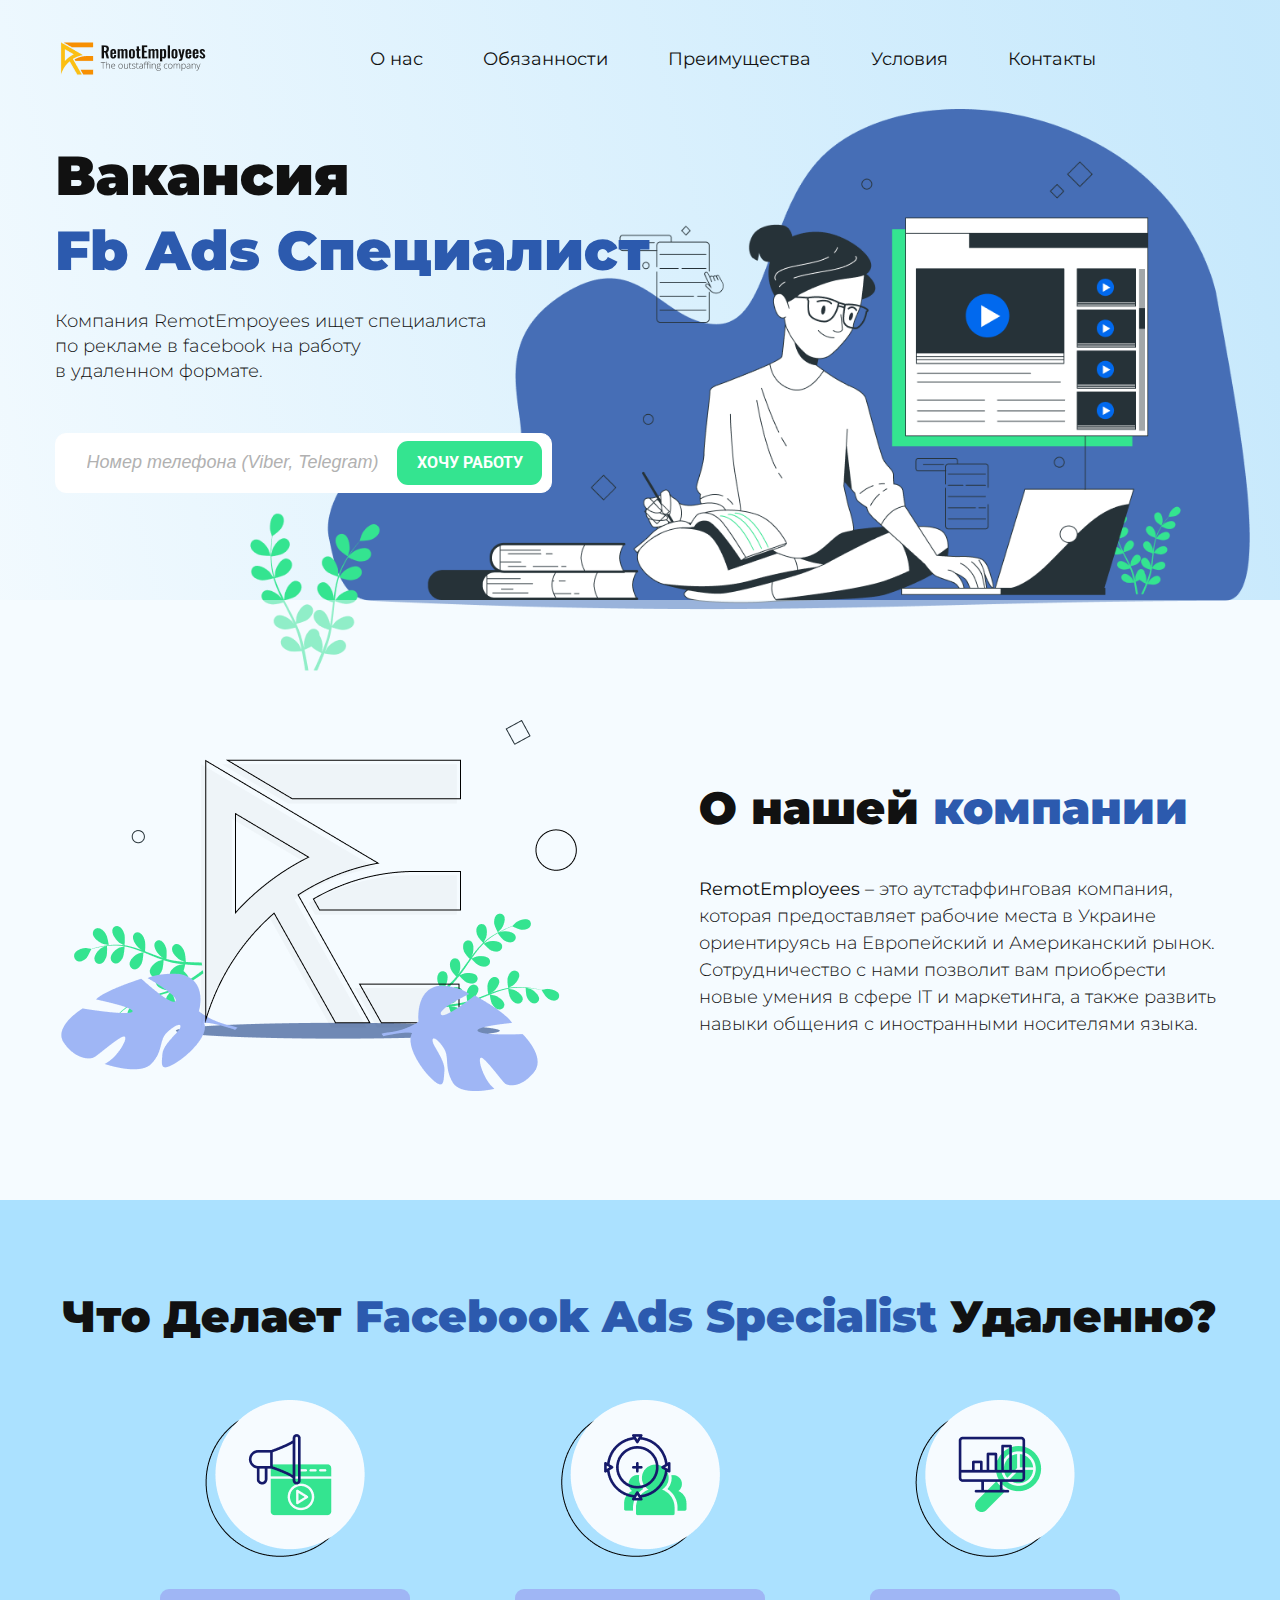
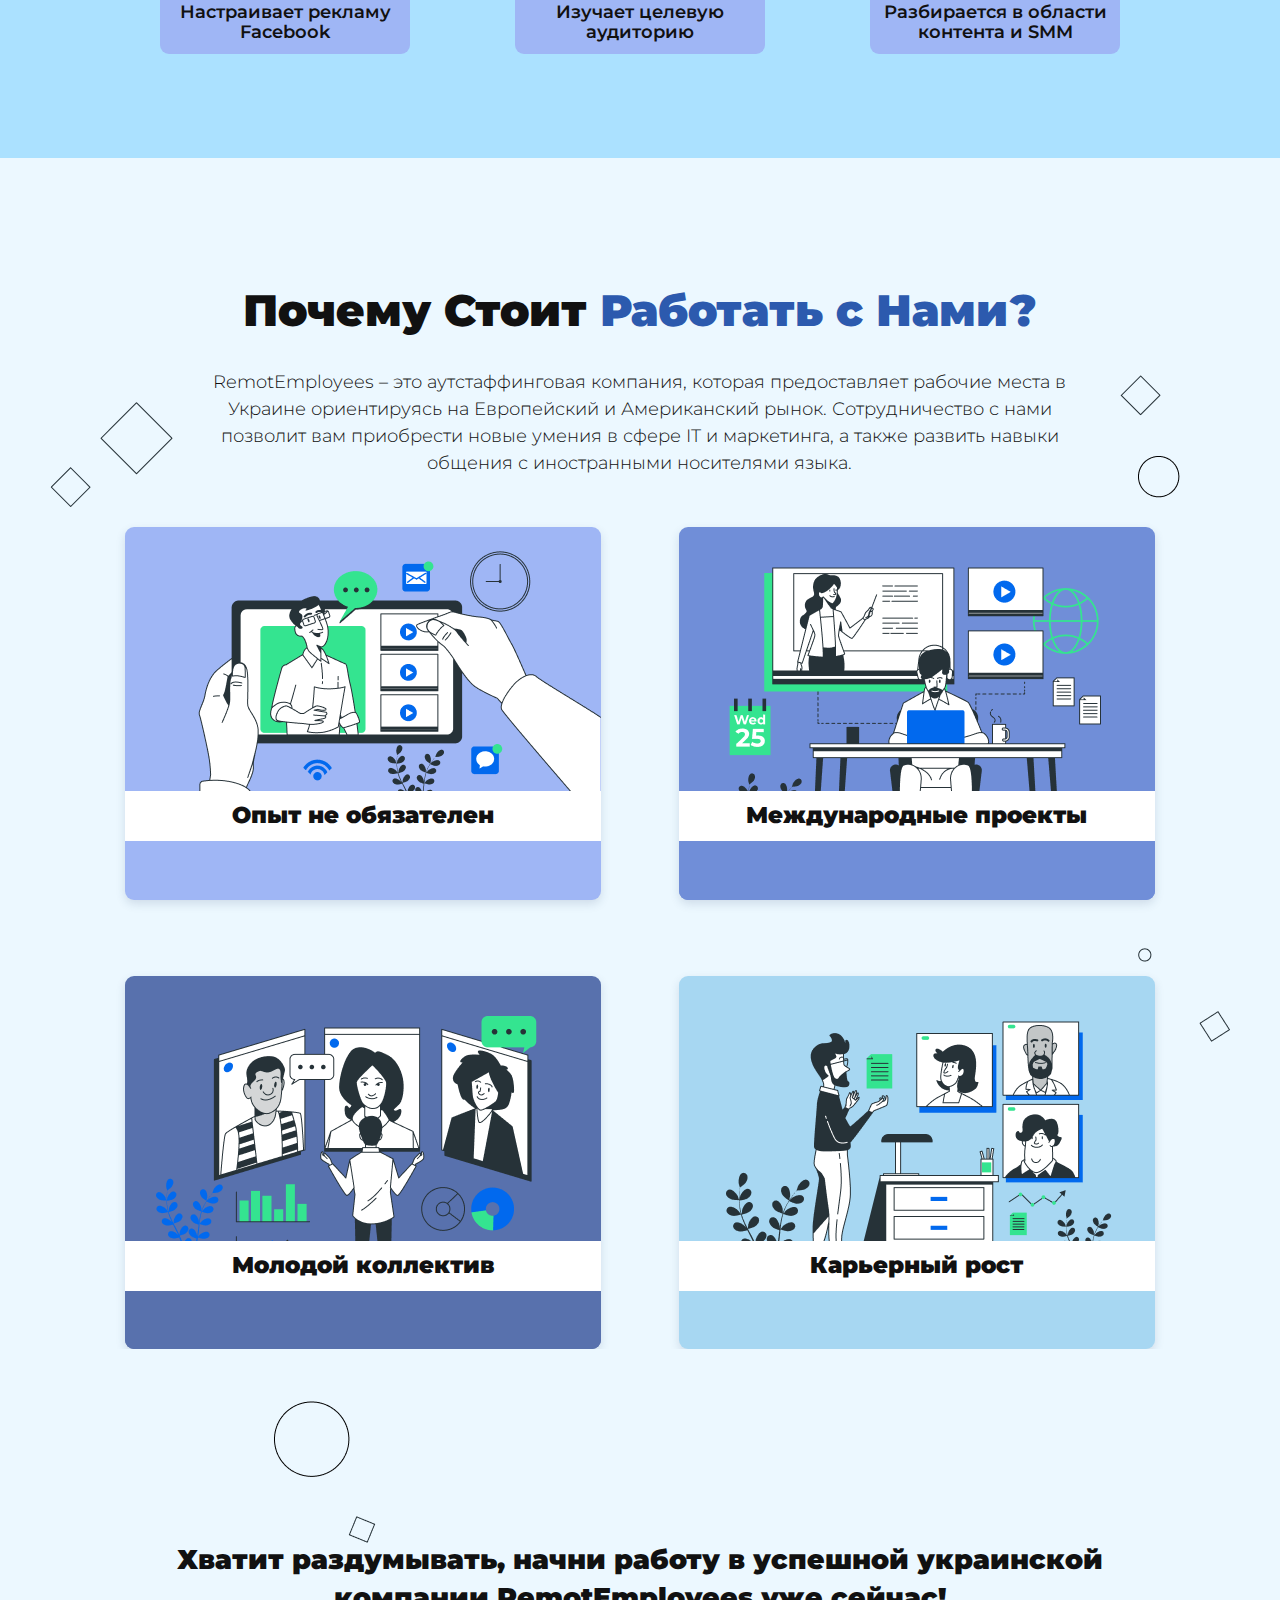
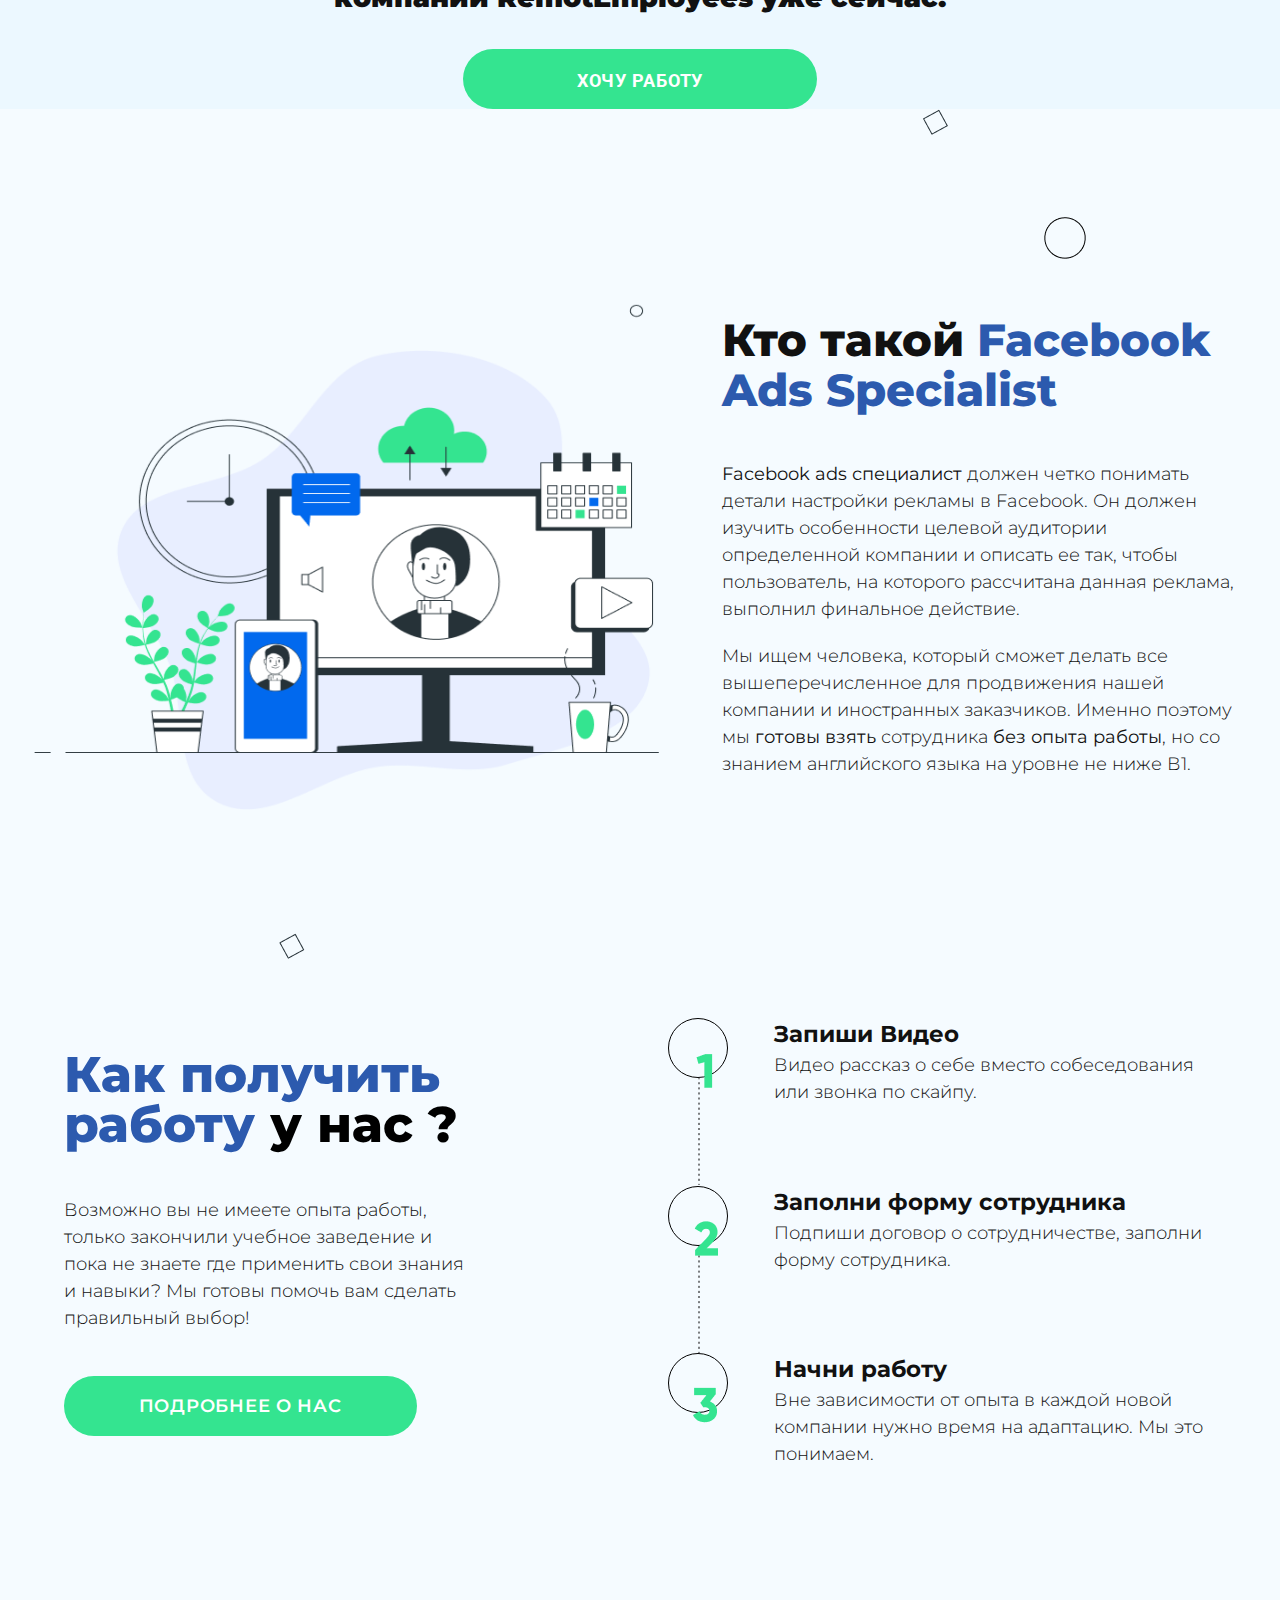
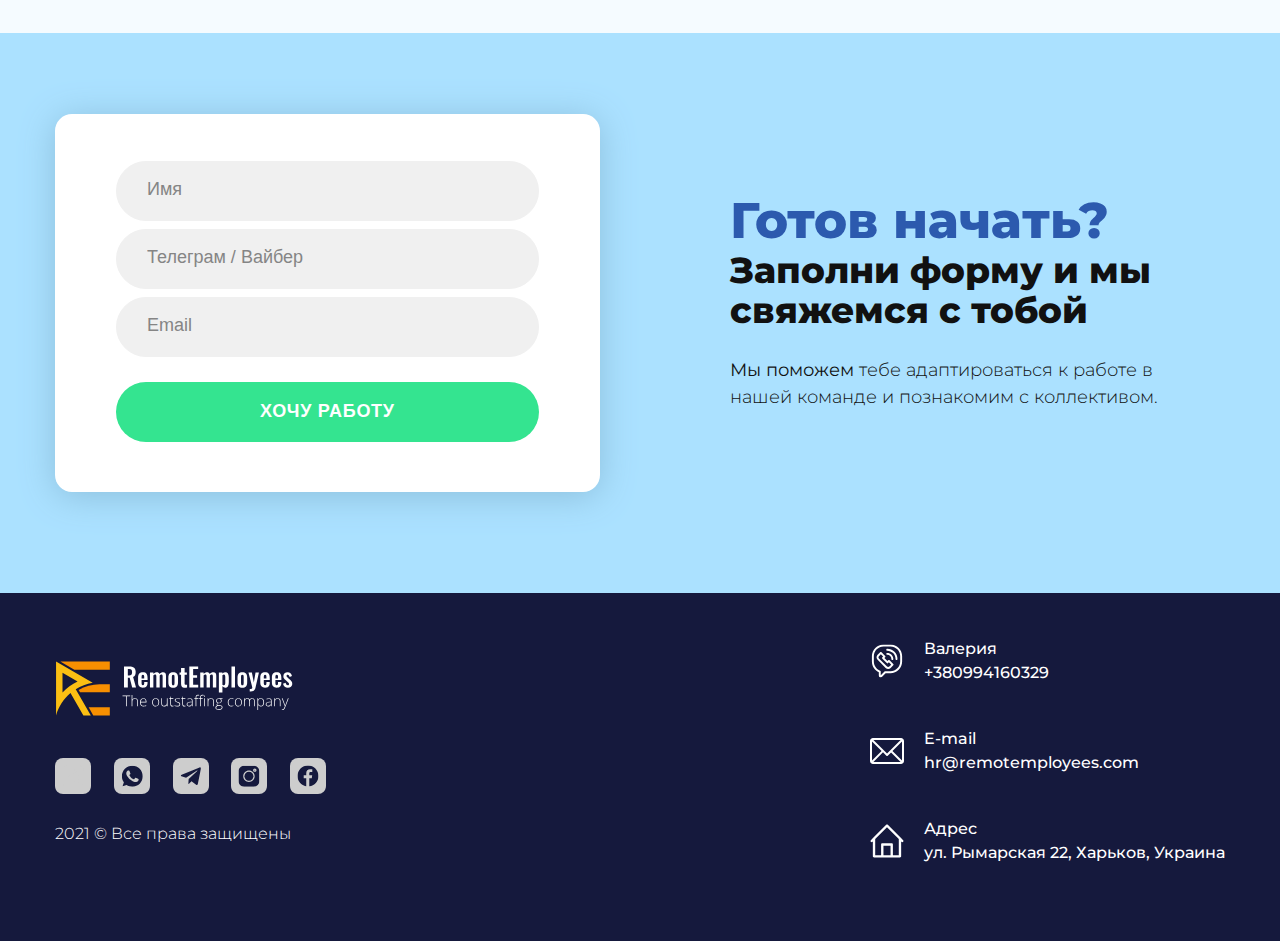
==== commit f72e30e2: "Додає ссилки і футер" ====
--- a/index.html
+++ b/index.html
@@ -54,8 +54,8 @@
     <header>
       <div class="header-content wrapper">
         <div class="logo_header">
-          <a href="https://remotemployees.com/"
-            ><img src="/img/logo_header.png" alt="logo"
+          <a href="./index.html"
+            ><img src="/img/logo_header.png" alt="company logo"
           /></a>
         </div>
         <nav class="nav-bar">
@@ -99,9 +99,10 @@
             onsubmit="submitted=true;"
           >
             <input
-              type="phone"
+              type="tel"
               name="entry.823185248"
               placeholder="Viber, Telegram"
+              pattern="[0-9]+"
               required
             />
             <button type="submit">хочу работу</button>
@@ -111,7 +112,7 @@
         <img src="/img/top_320.png" alt="top" />
       </section>
 
-      <section class="position-class about">
+      <section class="position-class about" id="about">
         <div class="about-content">
           <img src="/img/about.png" alt="about" />
           <div class="right-about">
@@ -127,7 +128,7 @@
         </div>
       </section>
 
-      <section class="position-class todo">
+      <section class="position-class todo" id="duties">
         <div class="todo-content wrapper">
           <h1>Что Делает <span>Facebook Ads Specialist</span> Удаленно?</h1>
           <div class="todo-box">
@@ -146,7 +147,7 @@
           </div>
         </div>
 
-        <h1 class="new-h1">
+        <h1 class="new-h1" id="duties">
           Что Делает <span>Facebook Ads Specialist</span> Удаленно?
         </h1>
         <!-- Swiper -->
@@ -172,7 +173,7 @@
 
       <section class="position-class work">
         <div class="work-content wrapper">
-          <h1>Почему Стоит <span>Работать с Нами?</span></h1>
+          <h1 id="advantages">Почему Стоит <span>Работать с Нами?</span></h1>
           <p>
             RemotEmployees – это аутстаффинговая компания, которая предоставляет
             рабочие места в Украине ориентируясь на Европейский и Американский
@@ -186,10 +187,10 @@
             носителями языка.
           </p>
         </div>
-        <img src="/img/work_11.png" alt="" />
-        <img src="/img/work_22.png" alt="" />
-        <img src="/img/work_111.png" alt="" />
-        <img src="/img/work_222.png" alt="" />
+        <img src="/img/work_11.png" alt="work" />
+        <img src="/img/work_22.png" alt="work" />
+        <img src="/img/work_111.png" alt="work" />
+        <img src="/img/work_222.png" alt="work" />
       </section>
 
       <section class="position-class cards">
@@ -213,7 +214,7 @@
             <p>Карьерный рост</p>
           </div>
         </div>
-        <img src="/img/work_44.png" alt="" />
+        <img src="/img/work_44.png" alt="work" />
         <!-- Swiper -->
         <div class="swiper-container">
           <div class="swiper-wrapper">
@@ -256,9 +257,9 @@
             Хватит раздумывать, начни работу в успешной украинской компании
             <span>RemotEmployees</span> уже сейчас!
           </p>
-          <a href="#">хочу работу</a>
-        </div>
-        <img src="/img/work_33.png" alt="" />
+          <a href="#contacts">хочу работу</a>
+        </div>
+        <img src="/img/work_33.png" alt="work illustration" />
       </section>
 
       <section class="position-class who">
@@ -281,9 +282,9 @@
             </p>
           </div>
         </div>
-        <img src="/img/left_sect.png" alt="" />
-      </section>
-      <section class="position-class how">
+        <img src="/img/left_sect.png" alt="illustration" />
+      </section>
+      <section class="position-class how" id="terms">
         <div class="how-content wrapper">
           <div class="left-how">
             <h1><span>Как получить работу</span> у нас ?</h1>
@@ -292,12 +293,14 @@
               заведение и пока не знаете где применить свои знания и навыки? Мы
               готовы помочь вам сделать правильный выбор!
             </p>
-            <a href="">Подробнее о нас</a>
+            <a href="https://remotemployees.com/">Подробнее о нас</a>
           </div>
           <div class="right-how">
             <ul>
               <li>
-                <p class="number"><img src="./img/how-1.png" alt="" /></p>
+                <p class="number">
+                  <img src="./img/how-1.png" alt="illustration" />
+                </p>
                 <p class="title">Запиши Видео</p>
                 <p class="descr">
                   Видео рассказ о себе вместо собеседования или звонка по
@@ -305,14 +308,18 @@
                 </p>
               </li>
               <li>
-                <p class="number"><img src="./img/how-2.png" alt="" /></p>
+                <p class="number">
+                  <img src="./img/how-2.png" alt="illustration" />
+                </p>
                 <p class="title">Заполни форму сотрудника</p>
                 <p class="descr">
                   Подпиши договор о сотрудничестве, заполни форму сотрудника.
                 </p>
               </li>
               <li>
-                <p class="number"><img src="./img/how-3.png" alt="" /></p>
+                <p class="number">
+                  <img src="./img/how-3.png" alt="illustration" />
+                </p>
                 <p class="title">Начни работу</p>
                 <p class="descr">
                   Вне зависимости от опыта в каждой новой компании нужно время
@@ -323,7 +330,7 @@
           </div>
         </div>
       </section>
-      <section class="position-class form">
+      <section class="position-class form" id="contacts">
         <div class="form-content wrapper">
           <form action="" class="left-form">
             <input
@@ -358,33 +365,60 @@
       <div class="footer-content wrapper">
         <div class="left-footer">
           <div class="mobile-wrapper">
-            <a href="./thank-you.html" class="logo-footer"
-              ><img src="./img/logo-footer.svg" alt="" class="logo-footer-img"
+            <a href="./index.html" class="logo-footer"
+              ><img
+                src="./img/logo-footer.svg"
+                alt="company logo illustration"
+                class="logo-footer-img"
             /></a>
             <ul>
               <li>
-                <a href="" class="soc-link"
-                  ><img src="./img/soc-viber.svg" alt="" class="soc-icon"
+                <a href="viber://chat?number=380666146404" class="soc-link"
+                  ><img
+                    src="./img/soc-viber.svg"
+                    alt="viber illustration"
+                    class="soc-icon"
                 /></a>
               </li>
               <li>
-                <a href="" class="soc-link"
-                  ><img src="./img/soc-whatsapp.svg" alt="" class="soc-icon"
+                <a
+                  href="https://wa.me/380666146404"
+                  class="soc-link"
+                  target="_blank"
+                  ><img
+                    src="./img/soc-whatsapp.svg"
+                    alt="whatsapp illustration"
+                    class="soc-icon"
                 /></a>
               </li>
               <li>
-                <a href="" class="soc-link"
-                  ><img src="./img/soc-telegram.svg" alt="" class="soc-icon"
+                <a href="https://t.me/remotemployees" class="soc-link"
+                  ><img
+                    src="./img/soc-telegram.svg"
+                    alt="telegram illustration"
+                    class="soc-icon"
                 /></a>
               </li>
               <li>
-                <a href="" class="soc-link"
-                  ><img src="./img/soc-instagram.svg" alt="" class="soc-icon"
+                <a
+                  href="https://www.instagram.com/remotemployees/"
+                  class="soc-link"
+                  target="_blank"
+                  ><img
+                    src="./img/soc-instagram.svg"
+                    alt="instagram illustration"
+                    class="soc-icon"
                 /></a>
               </li>
               <li>
-                <a href="" class="soc-link"
-                  ><img src="./img/soc-facebook.svg" alt="" class="soc-icon"
+                <a
+                  href="https://fb.com/remotemployees"
+                  class="soc-link"
+                  target="_blank"
+                  ><img
+                    src="./img/soc-facebook.svg"
+                    alt="facebook illustration"
+                    class="soc-icon"
                 /></a>
               </li>
             </ul>
@@ -394,27 +428,36 @@
         <div class="right-footer">
           <ul>
             <li>
-              <img src="./img/right-viber.svg" alt="" class="icons" /><a
-                href=""
-                class="links"
+              <img
+                src="./img/right-viber.svg"
+                alt="viber illustration"
+                class="icons"
+              /><a href="viber://chat?number=380994160329" class="links"
                 >Валерия <br />
                 +380994160329</a
               >
             </li>
             <li>
-              <img src="./img/right-email.svg" alt="" class="icons" /><a
-                href=""
+              <img
+                src="./img/right-email.svg"
+                alt="email illustration"
+                class="icons"
+              /><a
+                href="mailto:hr@remotemployees.com"
+                target="_blank"
                 class="links"
                 >E-mail <br />
                 hr@remotemployees.com</a
               >
             </li>
             <li>
-              <img src="./img/right-home.svg" alt="" class="icons" /><a
-                href=""
-                class="links"
+              <img
+                src="./img/right-home.svg"
+                alt="home illustration"
+                class="icons"
+              /><span href="#" class="links" aria-disabled="true"
                 >Адрес <br />
-                ул. Рымарская 22, Харьков, Украина</a
+                ул. Рымарская 22, Харьков, Украина</span
               >
             </li>
           </ul>
--- a/css/style.css
+++ b/css/style.css
@@ -3,8 +3,10 @@
   padding: 0;
   box-sizing: border-box;
 }
+html {
+  scroll-behavior: smooth;
+}
 body {
-  /* font-family: 'Roboto', sans-serif; */
   font-family: "Montserrat", sans-serif;
   overflow-x: hidden;
 }
@@ -20,11 +22,11 @@
   width: 50px;
   height: 50px;
   border-radius: 50%;
-  /* background-color: #85A0DE; */
-  transition: 0.5s;
+  transition: 300ms ease;
 }
 .burger-menu_button:hover .burger-menu_lines {
   filter: brightness(1);
+  transition: 300ms ease;
 }
 .burger-menu_lines,
 .burger-menu_lines::before,
@@ -72,13 +74,11 @@
   height: auto;
   background-color: #6ab1f3;
   overflow-y: auto;
-  /* top: -100%; */
   transform: translateY(-100%);
   transition: 0.5s;
   width: 100vw;
 }
 .burger-menu_active .burger-menu_nav {
-  /* top: 0; */
   transform: translateY(0);
 }
 .burger-menu_link {
@@ -90,11 +90,13 @@
   font-size: 18px;
   line-height: 290%;
   color: #ffffff;
+  transition: 300ms ease;
 }
 .burger-menu_link:hover {
   color: #111111;
   font-weight: 700;
   background: #fff;
+  transition: 300ms ease;
 }
 .burger-menu_overlay {
   display: none;
@@ -109,7 +111,7 @@
   display: block;
 }
 
-/* header */
+/* Header */
 
 .wrapper {
   display: flex;
@@ -125,8 +127,6 @@
   z-index: 25;
   display: flex;
   justify-content: center;
-  /* background: linear-gradient(75.45deg, #FFFFFF -29.53%, #8ED2F9 97.01%); */
-  /* opacity: 0.5; */
   height: 118.59px;
   background-color: transparent;
 }
@@ -151,13 +151,14 @@
   color: #111111;
   text-decoration: none;
   margin-left: 60px;
+  transition: 300ms ease;
 }
 .nav-bar a:hover {
-  /* text-shadow: 0 0 1px #000, 0 0 1px #000; */
-  font-weight: 600;
-}
-
-/* top */
+  text-shadow: 0 0 0 #000, 0 0 0 #000;
+  transition: 300ms ease;
+}
+
+/* Top */
 
 .position-class {
   display: flex;
@@ -219,11 +220,12 @@
   border-radius: 11px;
   background: #fff;
   padding-left: 10px;
-  /* background: rgba(255, 255, 255, 0.5); */
+  transition: 300ms ease;
 }
 .top-form:hover {
   border: 1px solid #44b9fc;
   box-shadow: inset 0px 0px 10px #44b9fc;
+  transition: 300ms ease;
 }
 .top-form input {
   font-style: italic;
@@ -236,8 +238,8 @@
   outline: none;
   border: none;
   caret-color: #b1b1b1;
-  /* background: rgba(255, 255, 255, 0.05); */
   -webkit-text-fill-color: #b1b1b1;
+  transition: 300ms ease;
 }
 .top-form input::placeholder {
   color: #b1b1b1;
@@ -273,17 +275,19 @@
   outline: none;
   border: none;
   cursor: pointer;
+  transition: 300ms ease;
 }
 .top-form button:hover {
   background: #7cfec0;
-}
-
-/* about */
+  transition: 300ms ease;
+}
+
+/* About */
 
 .about {
   z-index: 1;
   height: 657.85px;
-  background: #ecf8ff;
+  background: rgba(236, 248, 255, 0.5);
 }
 .about-content {
   display: inherit;
@@ -319,7 +323,7 @@
   color: #111111;
 }
 
-/* todo */
+/* Todo */
 
 .todo {
   height: 558px;
@@ -372,7 +376,7 @@
   padding-top: 14px;
 }
 
-/* work */
+/* Work */
 
 .work {
   background: rgba(236, 248, 255, 1);
@@ -425,11 +429,10 @@
   display: none;
 }
 
-/* card */
+/* Card */
 
 .cards {
   background: rgba(236, 248, 255, 1);
-  /* padding-bottom: 50px; */
 }
 .cards-content {
   display: grid;
@@ -522,7 +525,7 @@
   top: 420px;
 }
 
-/* want */
+/* Want */
 
 .want {
   background: rgba(236, 248, 255, 1);
@@ -565,12 +568,14 @@
   text-transform: uppercase;
   text-align: center;
   padding-top: 21px;
+  transition: 300ms ease;
 }
 .want-content a:hover {
   background: #7cfec0;
-}
-
-/* who */
+  transition: 300ms ease;
+}
+
+/* Who */
 
 .position-class.who {
   display: flex;
@@ -578,7 +583,7 @@
   justify-content: center;
   align-items: center;
   padding-top: 194px;
-  background: #ecf8ff;
+  background: rgba(236, 248, 255, 0.5);
   background-image: url("../img/who-rect.png"), url("../img/who-circle.png");
   background-repeat: no-repeat;
   background-position: right 532px top 0, right 394px top 108px;
@@ -601,32 +606,28 @@
   font-size: 45px;
   line-height: 50px;
   margin-bottom: 45.83px;
-  /* or 111% */
-
   color: #111111;
 }
 .right-who p {
   font-weight: 300;
   font-size: 18px;
   line-height: 150%;
-  /* or 27px */
-
   color: #111111;
 }
 .right-who p {
   margin-bottom: 20px;
 }
 
-/* how */
+/* How */
+
 .how-content {
   justify-content: center;
   align-items: center;
 }
-
 .position-class.how {
   padding-top: 208.42px;
   padding-bottom: 165.1px;
-  background: #ecf8ff;
+  background: rgba(236, 248, 255, 0.5);
   background-image: url("../img/how-rect.png");
   background-position: left 279px top 123px;
   background-repeat: no-repeat;
@@ -668,12 +669,12 @@
   justify-content: center;
   align-items: center;
   text-decoration: none;
-}
-
+  transition: 300ms ease;
+}
 .left-how a:hover {
   background: #7cfec0;
-}
-
+  transition: 300ms ease;
+}
 .right-how ul {
   background-image: url("../img/how-line.png"), url("../img/how-line.png");
   background-position: left 30px top 60px, left 30px bottom 115px;
@@ -685,11 +686,9 @@
   padding-left: 106px;
   max-width: 549px;
 }
-
 .right-how ul li:not(:last-child) {
   margin-bottom: 79.42px;
 }
-
 .right-how .number {
   display: block;
   width: 60px;
@@ -698,7 +697,6 @@
   border: 1px solid black;
   border-radius: 50%;
 }
-
 .right-how .number {
   display: block;
   position: absolute;
@@ -714,7 +712,6 @@
 .right-how ul li:first-child img {
   right: 14px;
 }
-
 .right-how .title {
   margin-bottom: 2px;
   font-weight: 700;
@@ -726,12 +723,11 @@
   font-weight: 300;
   font-size: 18px;
   line-height: 150%;
-  /* or 27px */
-
   color: #111111;
 }
 
-/* form */
+/* Form */
+
 .position-class.form {
   padding: 81px 0 101px 0;
   background: #abe1ff;
@@ -761,11 +757,13 @@
   outline: none;
   color: #858585;
   border: 1px solid #f0f0f0;
+  transition: 300ms ease;
 }
 .left-form input:hover,
 .left-form input:focus {
   border: 1px solid #44b9fc;
   box-shadow: inset 1px 0px 14px rgba(38, 190, 255, 0.4);
+  transition: 300ms ease;
 }
 .left-form input:not(:last-child) {
   margin-bottom: 8px;
@@ -780,7 +778,6 @@
   display: flex;
   align-items: center;
   justify-content: center;
-  /* max-width: 448px; */
   height: 59.89px;
   background: #34e490;
   border-radius: 72px;
@@ -793,9 +790,11 @@
   text-transform: uppercase;
   color: #ffffff;
   margin-top: 17px;
+  transition: 300ms ease;
 }
 .left-form button:hover {
   background: #7cfec0;
+  transition: 300ms ease;
 }
 .right-form {
   max-width: 100%;
@@ -825,7 +824,8 @@
   color: #111111;
 }
 
-/* footer */
+/* Footer */
+
 footer {
   background: #15193d;
   padding-top: 43.23px;
@@ -852,9 +852,11 @@
   display: flex;
   justify-content: center;
   align-items: center;
+  transition: 300ms ease;
 }
 .left-footer ul li:hover {
   background: #34e490;
+  transition: 300ms ease;
 }
 .left-footer ul li:not(:last-child) {
   margin-right: 22.84px;
@@ -885,6 +887,11 @@
   line-height: 150%;
   color: #ffffff;
   text-decoration: none;
+  transition: 300ms ease;
+}
+.right-footer .links:hover {
+  color: #26e288;
+  transition: 300ms ease;
 }
 .right-footer .icons {
   width: 34px;
@@ -900,7 +907,9 @@
   .top img {
     right: 30px;
   }
-  /* work */
+
+  /* Work */
+
   .work img:nth-child(2) {
     top: 244.19px;
     left: 100px;
@@ -919,14 +928,17 @@
   .top {
     height: 650px;
   }
-  /* cards */
+
+  /* Cards */
+
   .cards img:nth-child(2) {
     position: absolute;
     right: 100px;
     top: 420px;
   }
 
-  /* who */
+  /* Who */
+
   .position-class.who {
     background-position: right 432px top 0, right 294px top 108px;
   }
@@ -940,7 +952,9 @@
   .top {
     height: 600px;
   }
-  /* work */
+
+  /* Work */
+
   .work img:nth-child(2) {
     top: 244.19px;
     left: 50px;
@@ -968,7 +982,9 @@
     width: 520px;
     margin-top: 60px;
   }
-  /*work  */
+
+  /* Work */
+
   .work-content h1 {
     font-size: 44px;
     line-height: 56px;
@@ -979,13 +995,17 @@
     line-height: 27px;
     max-width: 854.18px;
   }
-  /* cards */
+
+  /* Cards */
+
   .cards img:nth-child(2) {
     position: absolute;
     right: 50px;
     top: 420px;
   }
-  /* who */
+
+  /* Who */
+
   .position-class.who {
     background-position: right 332px top 0, right 194px top 108px;
   }
@@ -1016,7 +1036,9 @@
     text-decoration: none;
     margin-left: 27px;
   }
-  /* top */
+
+  /* Top */
+
   .top img {
     width: 900px;
     bottom: -65px;
@@ -1050,11 +1072,12 @@
     border-radius: 10px;
     background: #fff;
     padding-left: 7px;
-    /* background: rgba(255, 255, 255, 0.5); */
+    transition: 300ms ease;
   }
   .top-form:hover {
     border: 1px solid #44b9fc;
     box-shadow: inset 0px 0px 7px #44b9fc;
+    transition: 300ms ease;
   }
   .top-form input {
     font-style: italic;
@@ -1100,7 +1123,7 @@
     height: 100px;
   }
 
-  /* about */
+  /* About */
 
   .about {
     height: 470px;
@@ -1129,11 +1152,15 @@
     font-size: 16px;
     line-height: 26px;
   }
-  /* todo */
+
+  /* Todo */
+
   .todo-content h1 {
     font-weight: 700;
   }
-  /* work */
+
+  /* Work */
+
   .work-content {
     margin-top: 100px;
   }
@@ -1152,7 +1179,9 @@
     line-height: 26px;
     max-width: 854.18px;
   }
-  /* cards */
+
+  /* Cards */
+
   .cards img:nth-child(2) {
     display: none;
   }
@@ -1191,13 +1220,14 @@
     left: 19.11px;
     top: 24.67px;
   }
-
   .cards-content .card-box:nth-child(4) img {
     width: 237.55px;
     left: 29.39px;
     top: 27.79px;
   }
-  /* want */
+
+  /* Want */
+
   .want-content {
     margin-top: 100px;
   }
@@ -1208,7 +1238,9 @@
     font-size: 25px;
     line-height: 130%;
   }
-  /* who */
+
+  /* Who */
+
   .position-class.who {
     padding-top: 94px;
     background-image: none;
@@ -1222,12 +1254,12 @@
     max-width: 524.04px;
     padding: 0;
   }
-
   .right-who p {
     font-size: 16px;
   }
 
-  /* how */
+  /* How */
+
   .position-class.how {
     background-image: none;
   }
@@ -1244,7 +1276,8 @@
     background-image: none;
   }
 
-  /* form */
+  /* Form */
+
   .left-form {
     margin-right: 80px;
     width: 470px;
@@ -1267,13 +1300,15 @@
     width: 100%;
   }
 
-  /* footer */
+  /* Footer */
+
   .footer-content {
     justify-content: space-around;
   }
 }
 @media screen and (max-width: 1000px) {
-  /* how */
+  /* How */
+
   .right-how ul li .number {
     display: none;
   }
@@ -1281,11 +1316,9 @@
     padding-left: 46px;
     max-width: 343px;
   }
-
   .left-how {
     margin-right: 23px;
   }
-
   .left-how {
     max-width: 351px;
   }
@@ -1300,7 +1333,8 @@
     font-size: 16px;
   }
 
-  /* form */
+  /* Form */
+
   .position-class.form {
     padding: 61px 0 81px 0;
     background: #abe1ff;
@@ -1309,7 +1343,6 @@
     margin-right: 40px;
     width: 450px;
   }
-
   .right-form h1 {
     font-size: 40px;
   }
@@ -1354,10 +1387,12 @@
     max-width: 300px;
     height: 40px;
     padding-left: 5px;
+    transition: 300ms ease;
   }
   .top-form:hover {
     border: 1px solid #44b9fc;
     box-shadow: inset 0px 0px 5px #44b9fc;
+    transition: 300ms ease;
   }
   .top-form input {
     font-style: italic;
@@ -1370,7 +1405,6 @@
     outline: none;
     border: none;
     caret-color: #b1b1b1;
-    /* background: rgba(255, 255, 255, 0.05); */
     -webkit-text-fill-color: #b1b1b1;
   }
   .top-form input::placeholder {
@@ -1400,7 +1434,8 @@
     cursor: pointer;
     padding-top: 2.5px;
   }
-  /* about */
+
+  /* About */
 
   .about {
     height: 330px;
@@ -1424,7 +1459,9 @@
     line-height: 20px;
     margin-top: 15px;
   }
-  /* todo */
+
+  /* Todo */
+
   .todo-content h1 {
     font-size: 36px;
     line-height: 44px;
@@ -1432,7 +1469,9 @@
   .todo-cell {
     width: 240px;
   }
-  /* work */
+
+  /* Work */
+
   .work-content h1 {
     font-size: 36px;
     line-height: 44px;
@@ -1443,7 +1482,9 @@
     line-height: 20px;
     margin-top: 15px;
   }
-  /* who */
+
+  /* Who */
+
   .position-class.who {
     padding-top: 94px;
     background-image: none;
@@ -1465,7 +1506,8 @@
     font-size: 14px;
   }
 
-  /* form */
+  /* Form */
+
   .form-content {
     display: flex;
     justify-content: center;
@@ -1477,7 +1519,6 @@
     max-width: 400px;
     padding: 50.2px 23.52px 63.86px;
   }
-
   .right-form h1 {
     text-align: center;
     font-size: 35px;
@@ -1505,7 +1546,9 @@
   .logo_header img {
     width: 111px;
   }
-  /* top */
+
+  /* Top */
+
   .top img {
     width: 500px;
     bottom: -35px;
@@ -1514,7 +1557,9 @@
   .top {
     height: 350px;
   }
-  /* todo */
+
+  /* Todo */
+
   .todo {
     position: relative;
     flex-direction: column;
@@ -1524,7 +1569,7 @@
   }
   .new-h1 {
     display: inline;
-    margin-top: 70px;
+    /* margin-top: 70px; */
     font-style: normal;
     font-weight: 700;
     font-size: 36px;
@@ -1560,16 +1605,19 @@
 
   .swiper-pagination-bullet {
     background: #9fb6f5;
-    /* transform: scale(1.3);         */
   }
   .swiper-pagination-bullet-active {
     background: #fff;
   }
-  /* work */
+
+  /* Work */
+
   .work {
     padding-bottom: 0px;
   }
-  /* cards */
+
+  /* Cards */
+
   .cards-content {
     display: none;
   }
@@ -1636,7 +1684,9 @@
     left: 29.39px;
     top: 27.79px;
   }
-  /* want */
+
+  /* Want */
+
   .want-content {
     margin-top: 50px;
   }
@@ -1656,12 +1706,14 @@
     color: #26e288;
   }
 
-  /* who */
+  /* Who */
+
   .who-content p {
     padding-right: 15px;
   }
 
   /* Footer */
+
   footer {
     background: #15193d;
     padding-top: 34.7px;
@@ -1716,7 +1768,9 @@
   .top {
     height: 500px;
   }
-  /* about */
+
+  /* About */
+
   .about {
     height: 450px;
     padding: 0 15px;
@@ -1747,7 +1801,9 @@
     line-height: 20px;
     margin-top: 30px;
   }
-  /* who */
+
+  /* Who */
+
   .position-class.who {
     flex-direction: column;
   }
@@ -1755,7 +1811,6 @@
     font-size: 35px;
     line-height: 100%;
     text-align: center;
-    /* margin-bottom: 23.41px; */
   }
   .who-content p {
     padding-right: 0;
@@ -1764,7 +1819,8 @@
     margin-right: 66.22px;
   }
 
-  /* how */
+  /* How */
+
   .position-class.how {
     padding-top: 103px;
     padding-bottom: 83px;
@@ -1880,6 +1936,7 @@
     caret-color: #b1b1b1;
     -webkit-text-fill-color: #b1b1b1;
     background: rgba(255, 255, 255, 0.5);
+    transition: 300ms ease;
   }
 
   .top-form_320 input::placeholder {
@@ -1891,10 +1948,12 @@
   }
   .top-form_320 input:focus {
     color: #b1b1b1;
+    transition: 300ms ease;
   }
   .top-form_320 input:hover {
     border: 1px solid #44b9fc;
     box-shadow: inset 0px 0px 7px #44b9fc;
+    transition: 300ms ease;
   }
   .top-form_320 button {
     width: 256.63px;
@@ -1912,11 +1971,15 @@
     outline: none;
     border: none;
     cursor: pointer;
+    transition: 300ms ease;
   }
   .top-form_320 button:hover {
     background: #7cfec0;
-  }
-  /* about */
+    transition: 300ms ease;
+  }
+
+  /* About */
+
   .about {
     height: auto;
     padding-bottom: 59.58px;
@@ -1946,10 +2009,12 @@
     text-align: justify;
     margin-top: 20.85px;
   }
-  /* todo */
+
+  /* Todo */
+
   .new-h1 {
     display: inline;
-    margin-top: 70px;
+    /* margin-top: 70px; */
     font-style: normal;
     font-weight: 900;
     font-size: 35px;
@@ -1959,7 +2024,9 @@
     max-width: 500px;
     align-self: center;
   }
-  /* work */
+
+  /* Work */
+
   .work-content {
     margin-top: 50.58px;
   }
@@ -1990,7 +2057,9 @@
     top: 103.08px;
     right: 14.76px;
   }
-  /* who */
+
+  /* Who */
+
   .position-class.who {
     flex-direction: column;
   }
@@ -2008,7 +2077,8 @@
     margin-right: 66.22px;
   }
 
-  /* form */
+  /* Form */
+
   .position-class.form {
     padding: 50px 23px 63px 23px;
     background: #abe1ff;
@@ -2021,7 +2091,7 @@
 @media screen and (max-width: 375px) {
   .top img:nth-child(3) {
     display: inline;
-    width: 320px;
+    /* width: 320px; */
     right: 0;
   }
   .top img:nth-child(2) {
@@ -2030,7 +2100,9 @@
   .top {
     height: 500px;
   }
-  /* todo */
+
+  /* Todo */
+
   .new-h1 {
     margin-top: 50.18px;
   }
@@ -2040,7 +2112,8 @@
     width: 100%;
     height: 360px;
   }
-  /* who */
+
+  /* Who */
 
   .right-who {
     margin-left: auto;
@@ -2065,7 +2138,7 @@
     margin-right: 33.22px;
   }
 
-  /* how */
+  /* How */
 
   .left-how p {
     font-size: 18px;
@@ -2078,7 +2151,8 @@
     font-size: 18px;
   }
 
-  /* form */
+  /* Form */
+
   .left-form {
     margin-right: 0;
   }
@@ -2088,5 +2162,6 @@
   }
   .left-form button {
     max-width: 100%;
-  }
-}
+    font-size: 16px;
+  }
+}
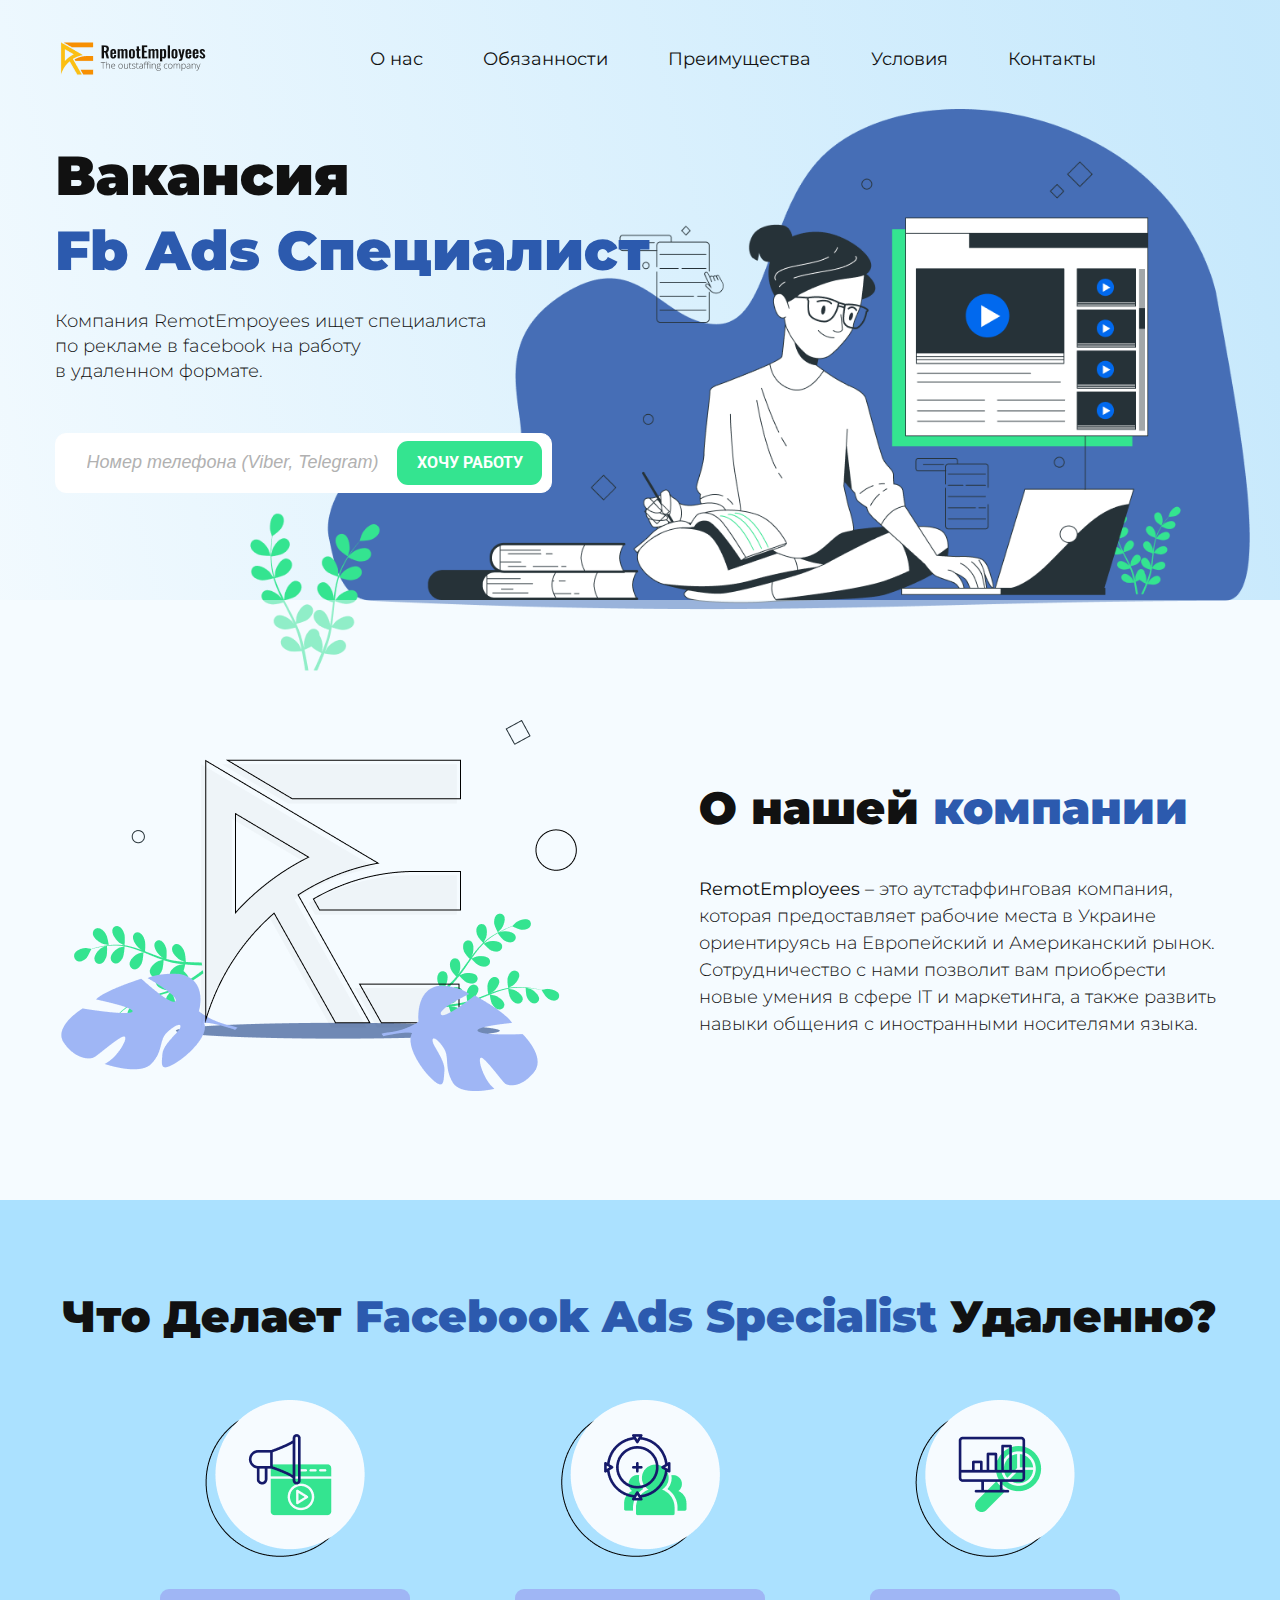
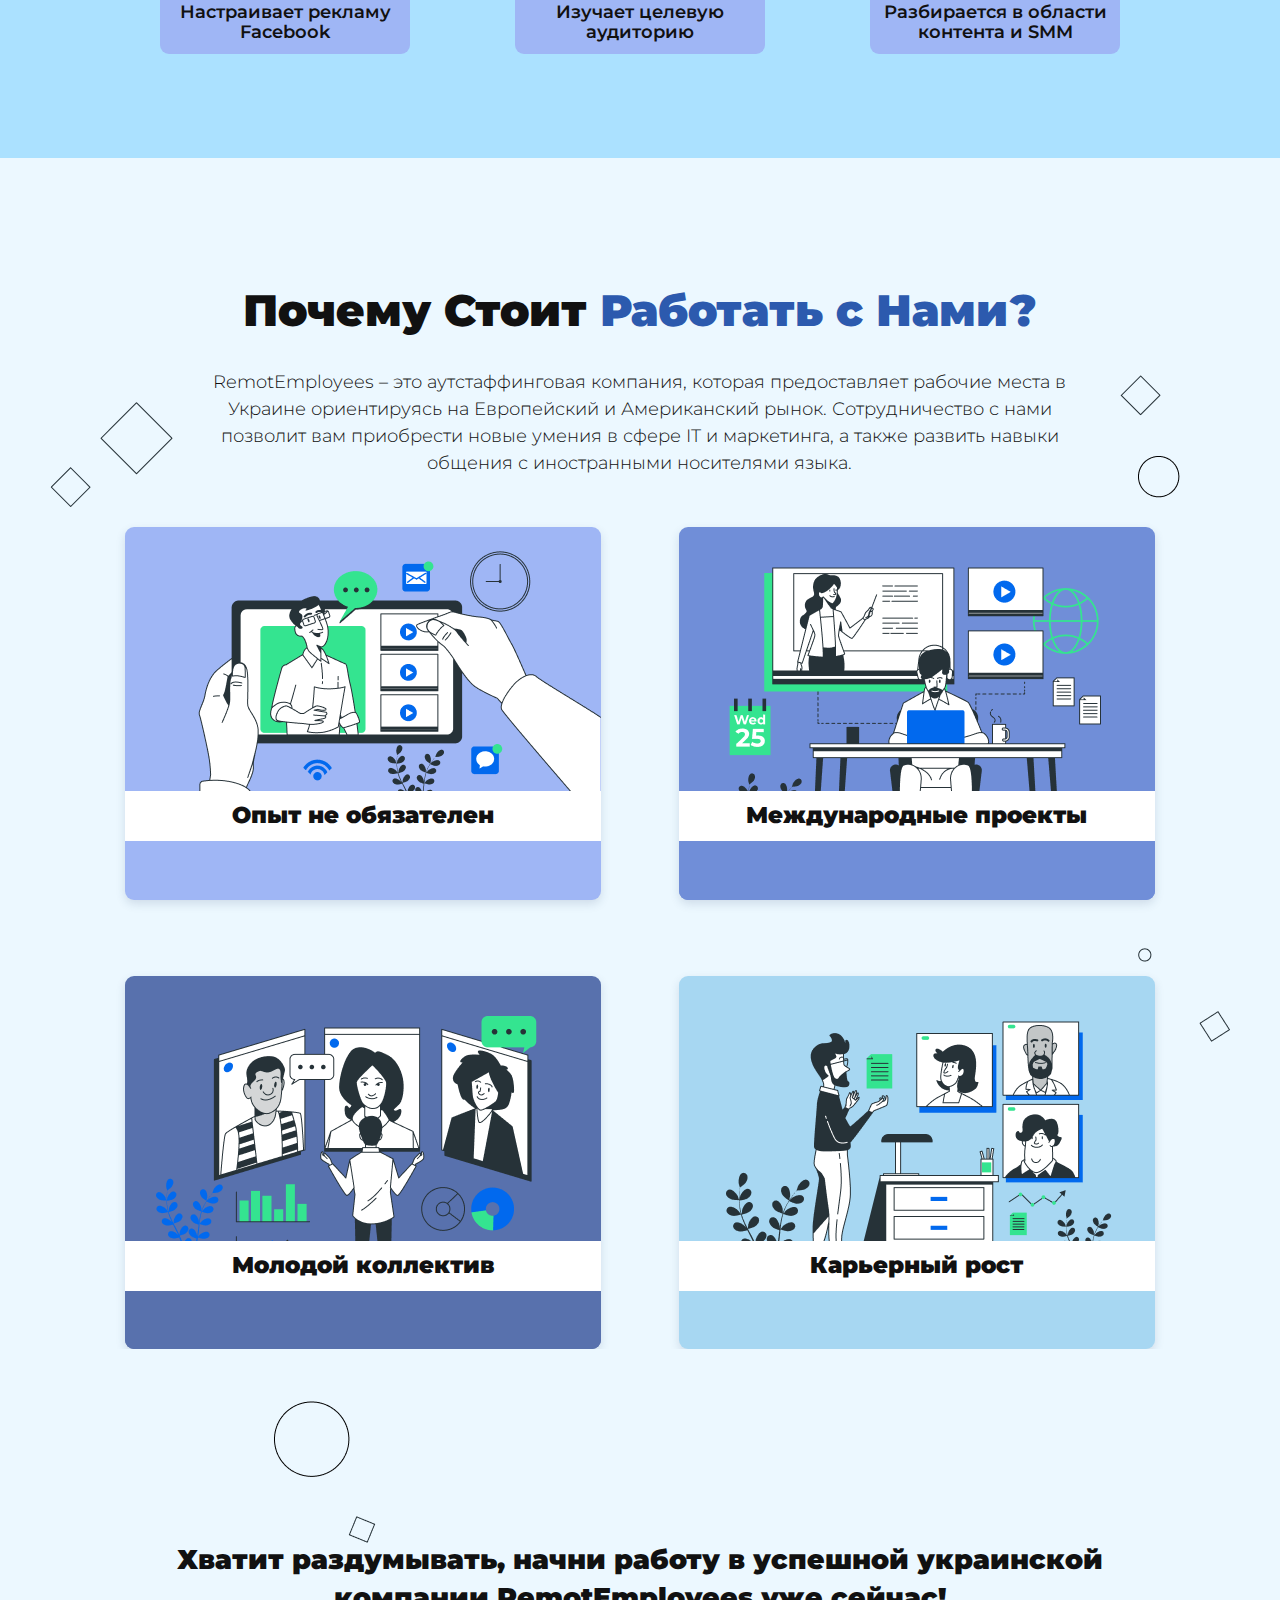
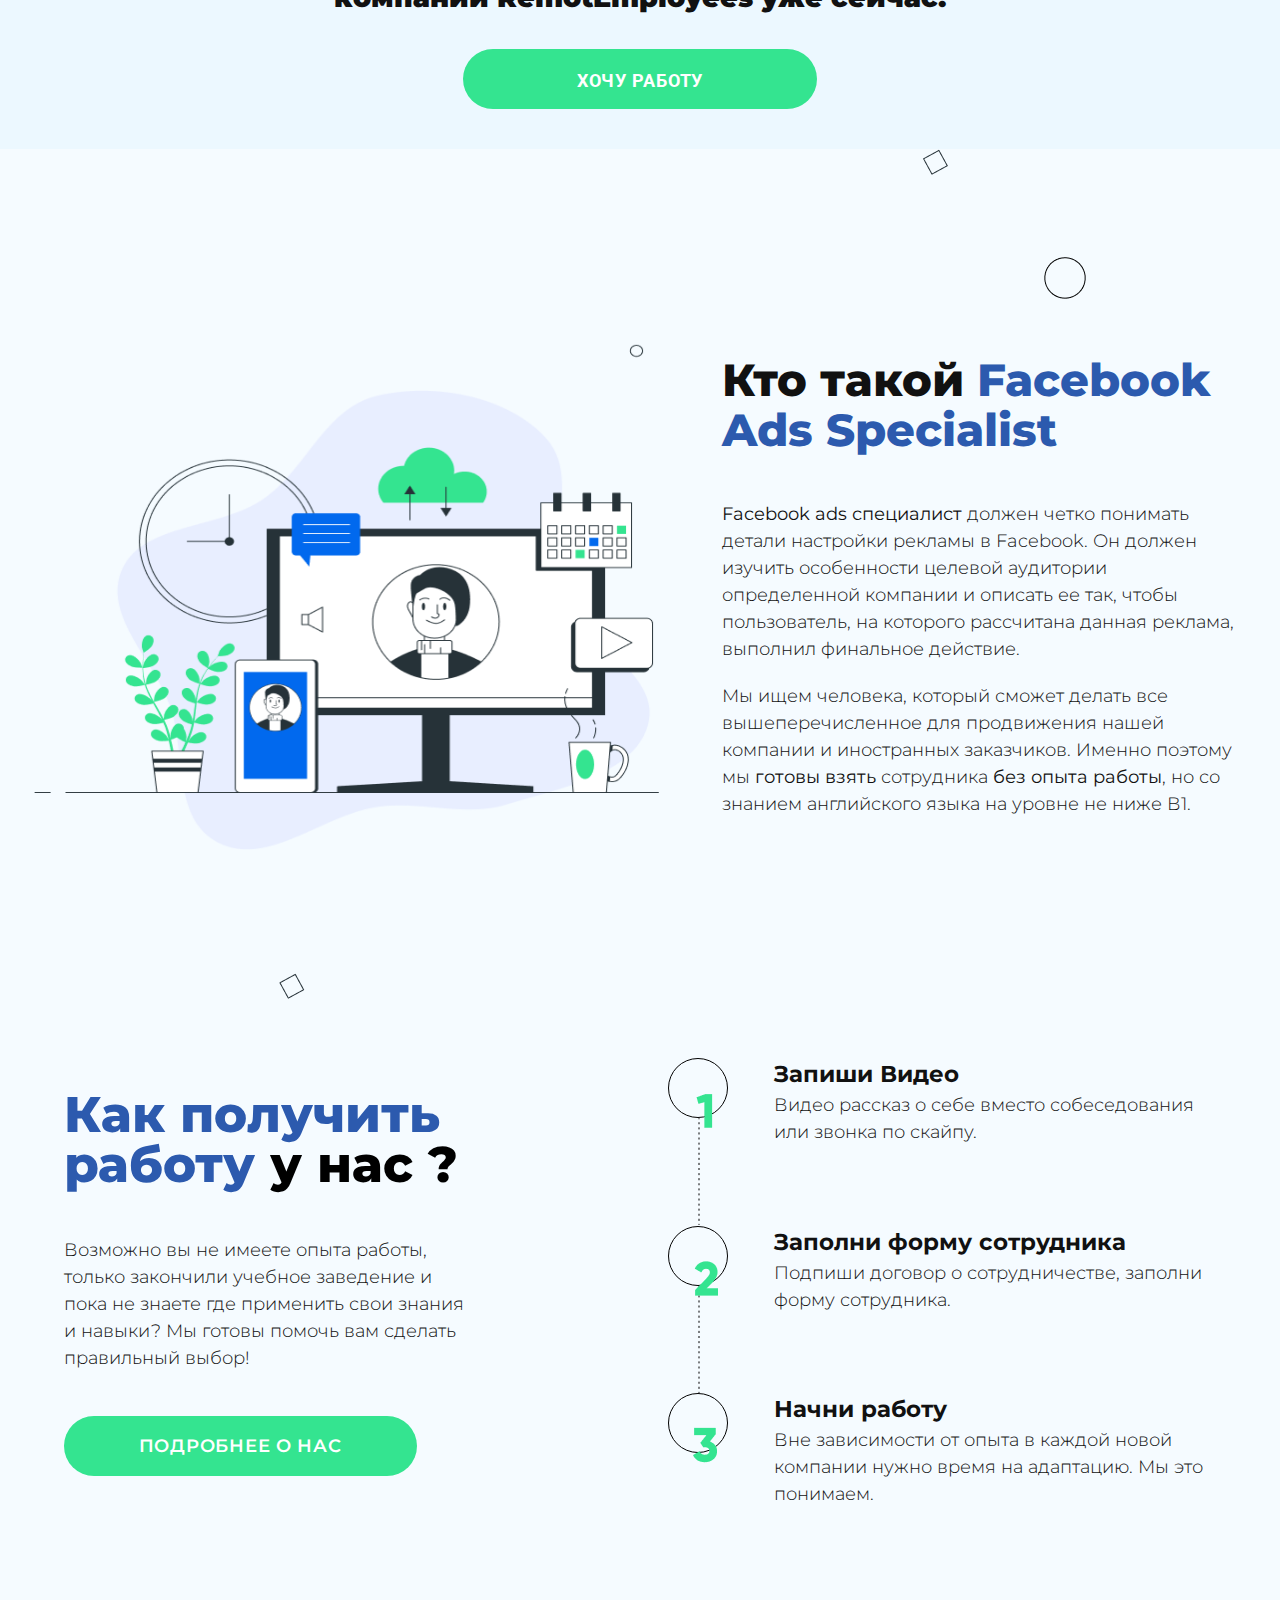
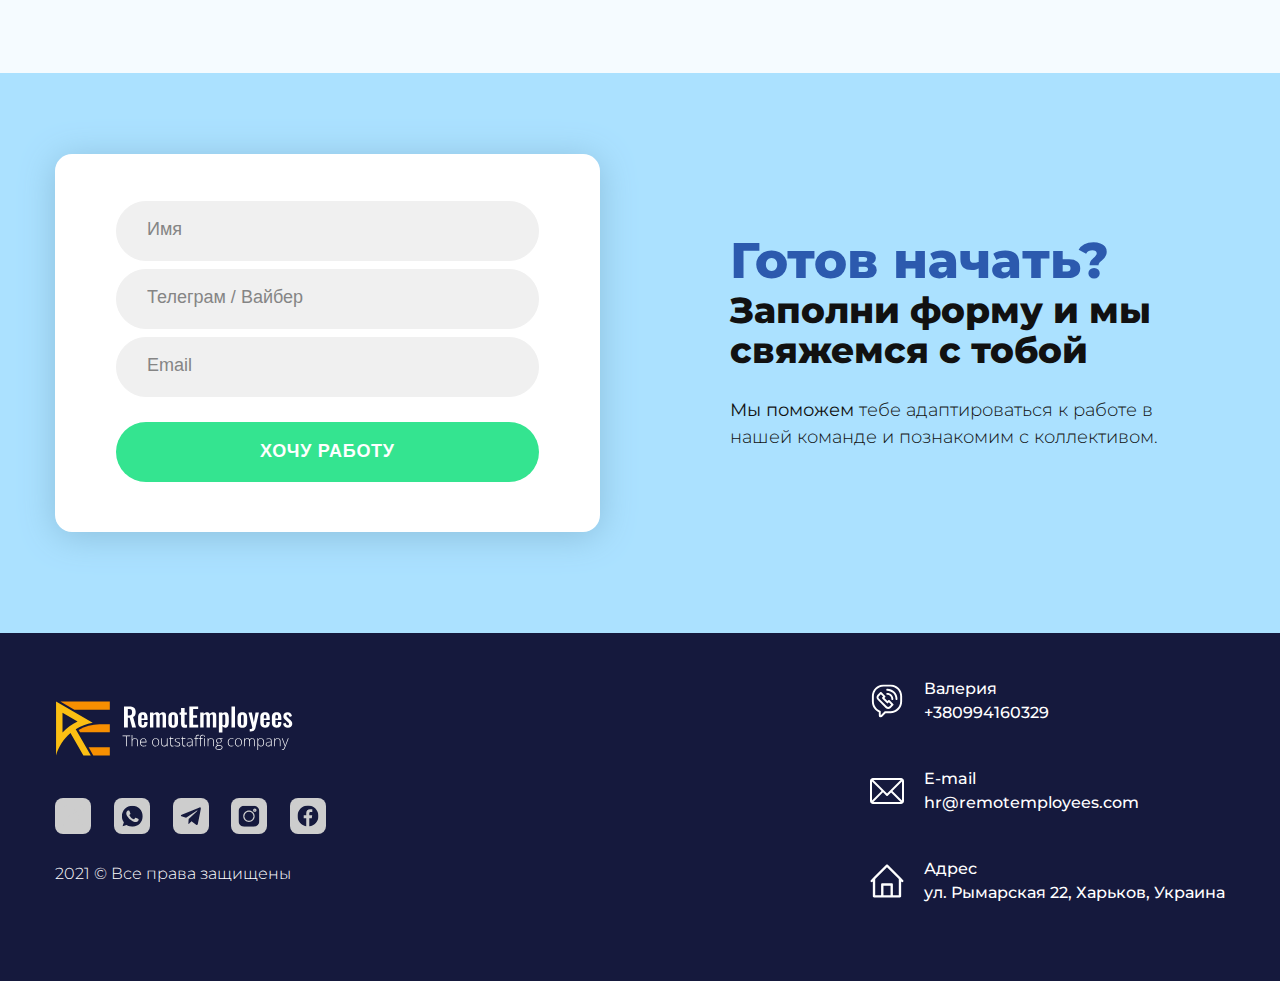
==== commit 667907da: "Додає відправку форми" ====
--- a/index.html
+++ b/index.html
@@ -23,6 +23,7 @@
       href="https://fonts.googleapis.com/css2?family=Montserrat:ital,wght@0,100;0,200;0,300;0,400;0,500;0,600;0,700;0,800;0,900;1,100;1,200;1,300;1,400;1,500;1,600;1,700;1,800;1,900&display=swap"
       rel="stylesheet"
     />
+    <link rel="icon" type="image/png" href="./img/cropped-favicon-32x32.png" />
   </head>
 
   <body>
@@ -34,7 +35,7 @@
       id="hidden_iframe"
       style="display: none"
       onload="
-    if (submitted) {window.location='thank-you.html'}"
+    if (submitted) {window.location='./thank-you.html'}"
     ></iframe>
     <!-- Бургер меню -->
     <div class="burger-menu">
@@ -78,14 +79,15 @@
             на работу<br />в удаленном формате.
           </p>
           <form
-            action="https://docs.google.com/forms/u/0/d/e/1FAIpQLSfWDyRFwcUWBqlzBgSR4-9y4Fxyo1_ptlpFpiH3hwwSduuPxA/formResponse"
+            action="https://docs.google.com/forms/u/1/d/e/1FAIpQLSemKabPnnbLedeX4V3pWyHbMQ7Dhf7gNnydQ6c5oQgr-5LX7w/formResponse"
+            method="POST"
             class="top-form"
             target="hidden_iframe"
             onsubmit="submitted=true;"
           >
             <input
               type="tel"
-              name="entry.823185248"
+              name="entry.2126491933"
               placeholder="Номер телефона (Viber, Telegram)"
               pattern="[0-9]+"
               required
@@ -93,14 +95,15 @@
             <button type="submit">хочу работу</button>
           </form>
           <form
-            action="https://docs.google.com/forms/u/0/d/e/1FAIpQLSfWDyRFwcUWBqlzBgSR4-9y4Fxyo1_ptlpFpiH3hwwSduuPxA/formResponse"
+            action="https://docs.google.com/forms/u/1/d/e/1FAIpQLSemKabPnnbLedeX4V3pWyHbMQ7Dhf7gNnydQ6c5oQgr-5LX7w/formResponse"
+            method="POST"
             class="top-form_320"
             target="hidden_iframe"
             onsubmit="submitted=true;"
           >
             <input
               type="tel"
-              name="entry.823185248"
+              name="entry.2126491933"
               placeholder="Viber, Telegram"
               pattern="[0-9]+"
               required
@@ -332,22 +335,33 @@
       </section>
       <section class="position-class form" id="contacts">
         <div class="form-content wrapper">
-          <form action="" class="left-form">
+          <form
+            action="https://docs.google.com/forms/u/1/d/e/1FAIpQLSemKabPnnbLedeX4V3pWyHbMQ7Dhf7gNnydQ6c5oQgr-5LX7w/formResponse"
+            method="POST"
+            class="left-form"
+            target="hidden_iframe"
+            onsubmit="submitted=true;"
+          >
             <input
               type="text"
               pattern="[а-яА-Я]+"
-              name=""
+              name="entry.417999638"
               placeholder="Имя"
               required
             />
             <input
               type="tel"
               pattern="[0-9]+"
-              name=""
+              name="entry.2126491933"
               placeholder="Телеграм / Вайбер"
               required
             />
-            <input type="email" name="" placeholder="Email" required />
+            <input
+              type="email"
+              name="entry.1043111229"
+              placeholder="Email"
+              required
+            />
             <button type="submit">хочу работу</button>
           </form>
           <div class="right-form">
--- a/css/style.css
+++ b/css/style.css
@@ -529,6 +529,7 @@
 
 .want {
   background: rgba(236, 248, 255, 1);
+  padding-bottom: 40px;
 }
 .want img {
   top: 52px;
@@ -1154,7 +1155,6 @@
   }
 
   /* Todo */
-
   .todo-content h1 {
     font-weight: 700;
   }
